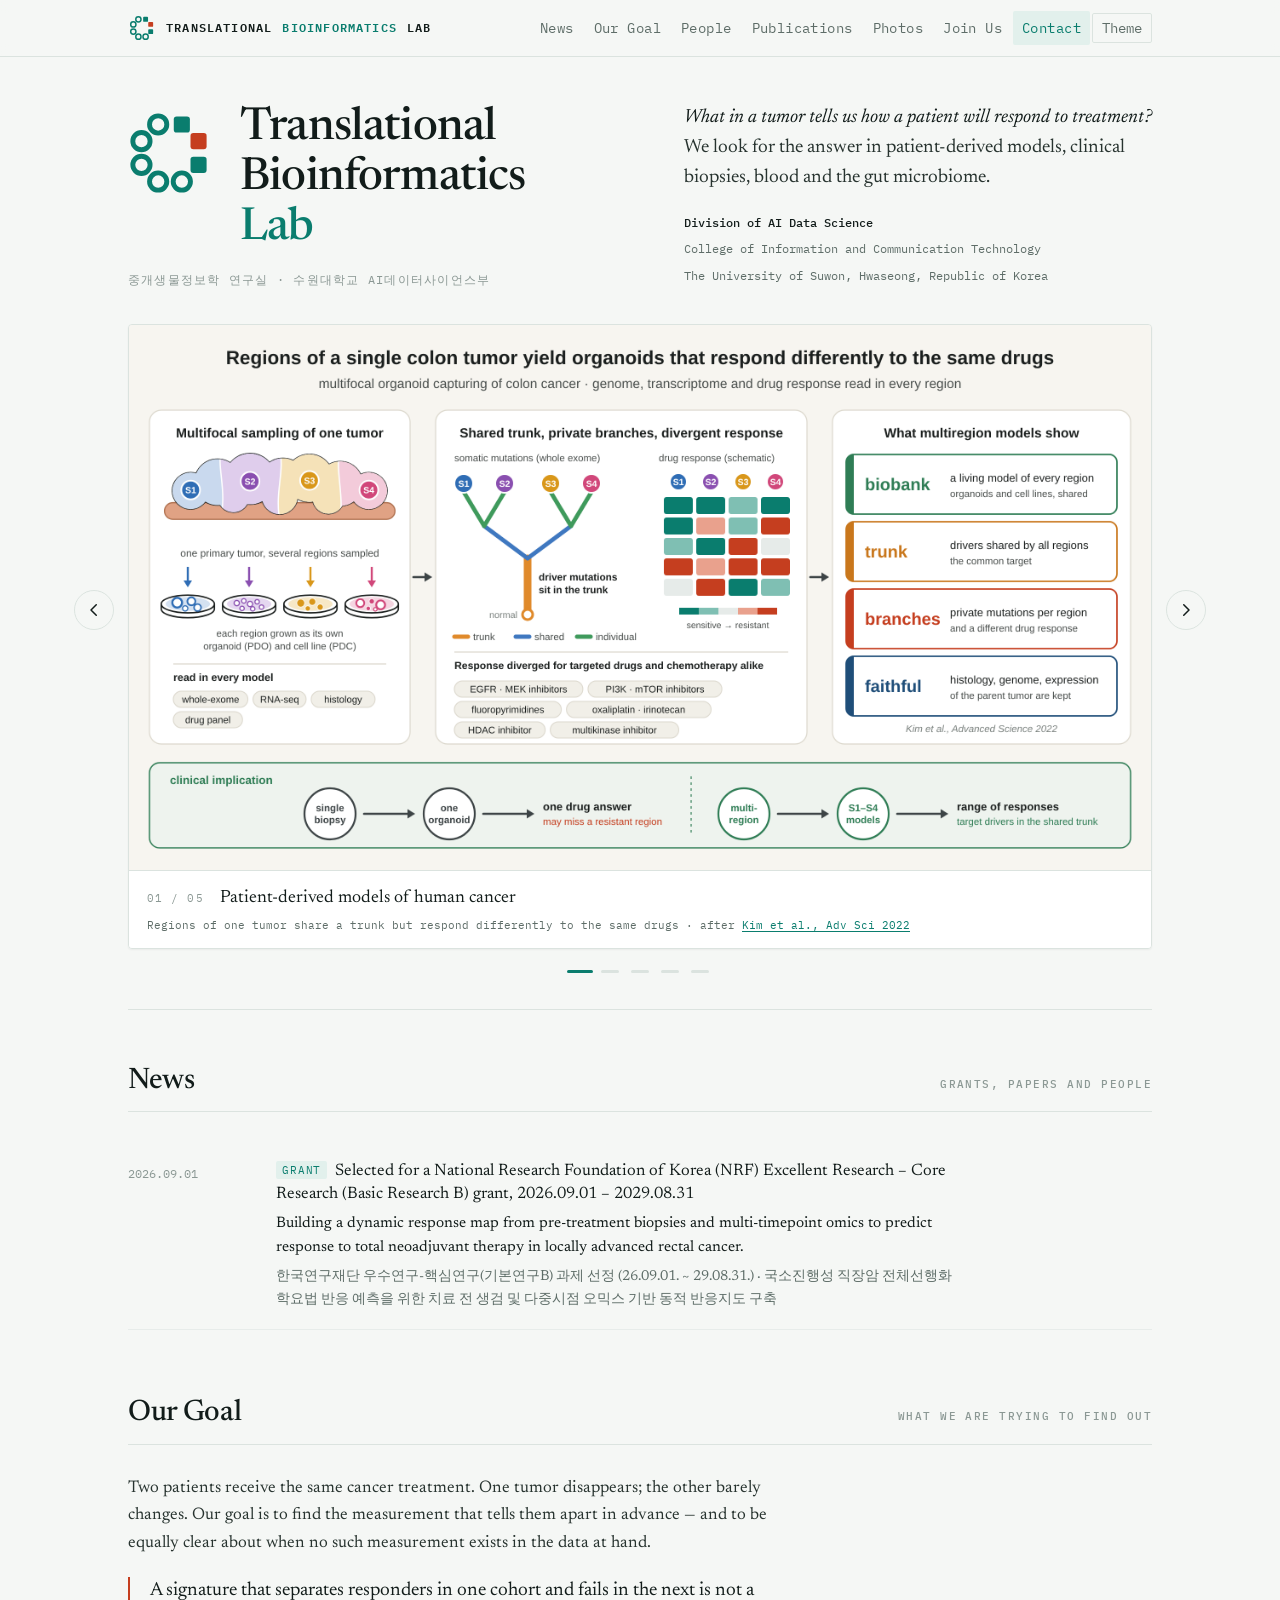
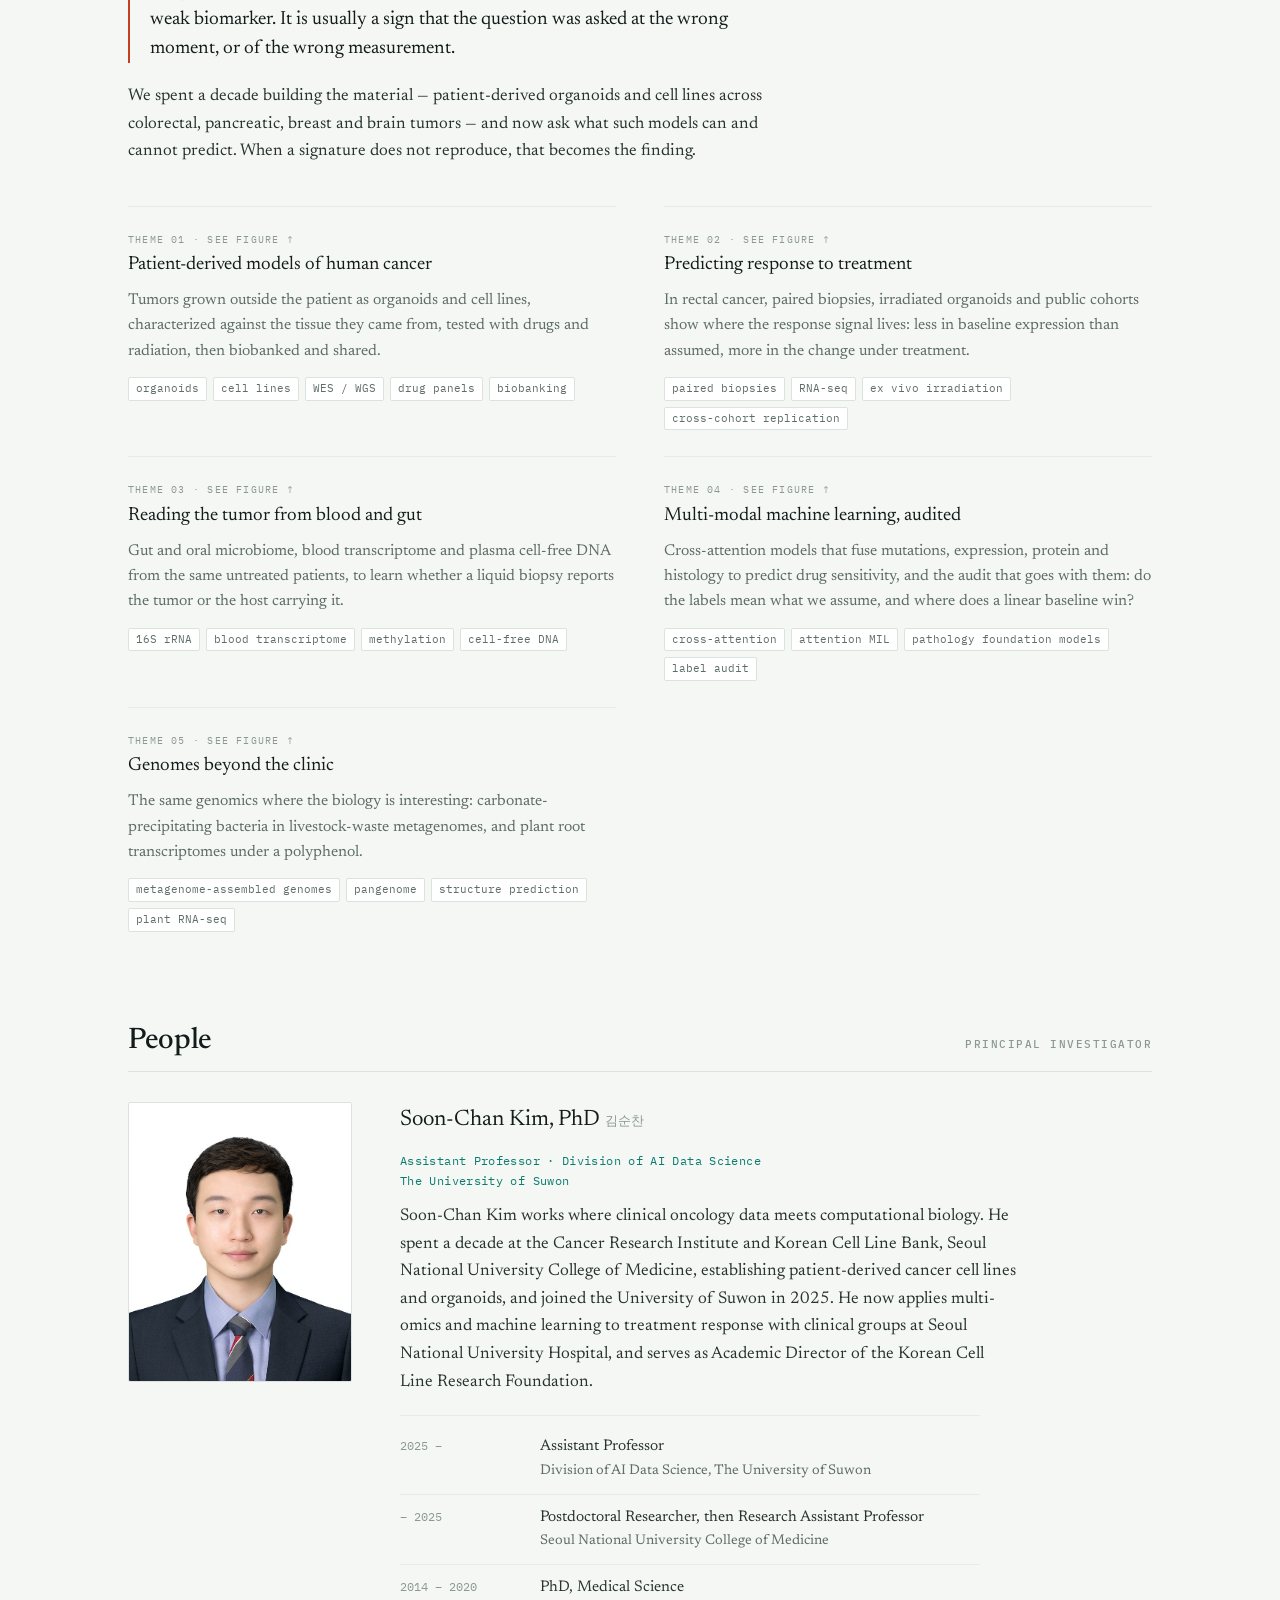
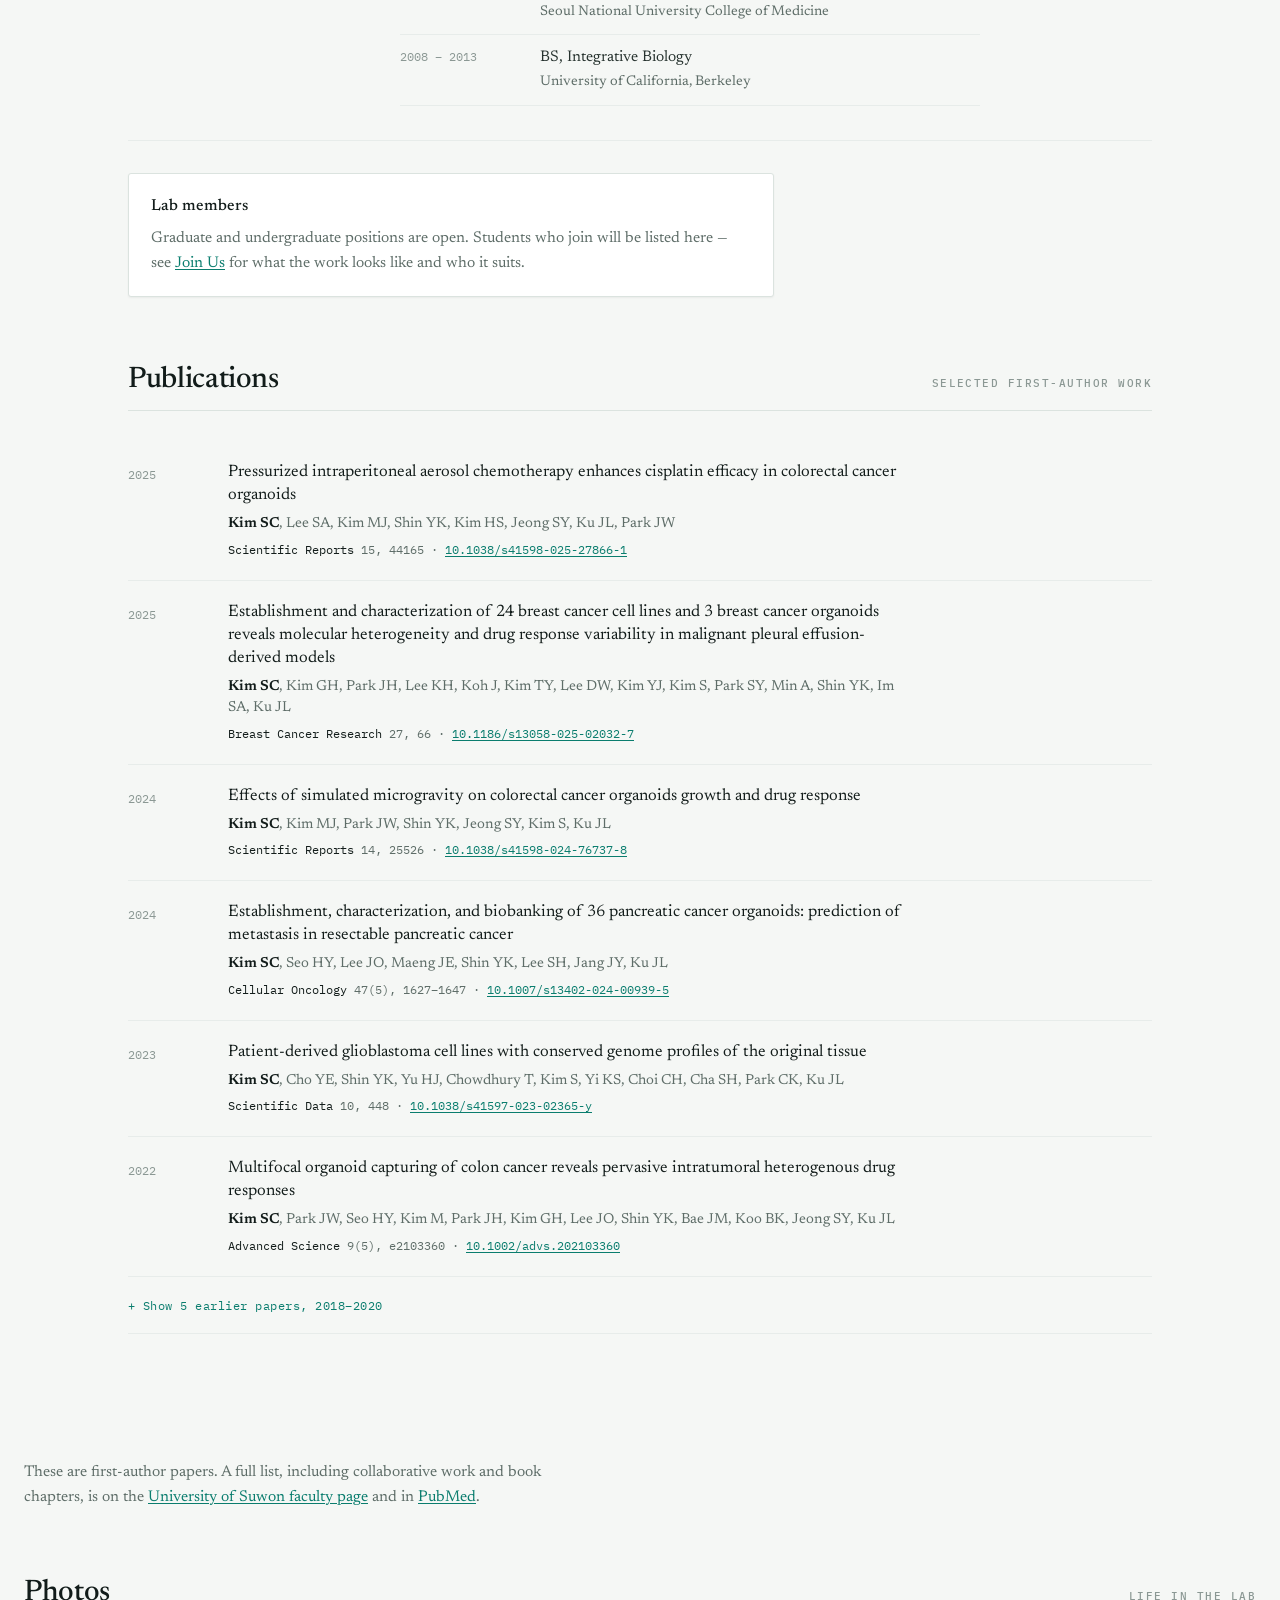
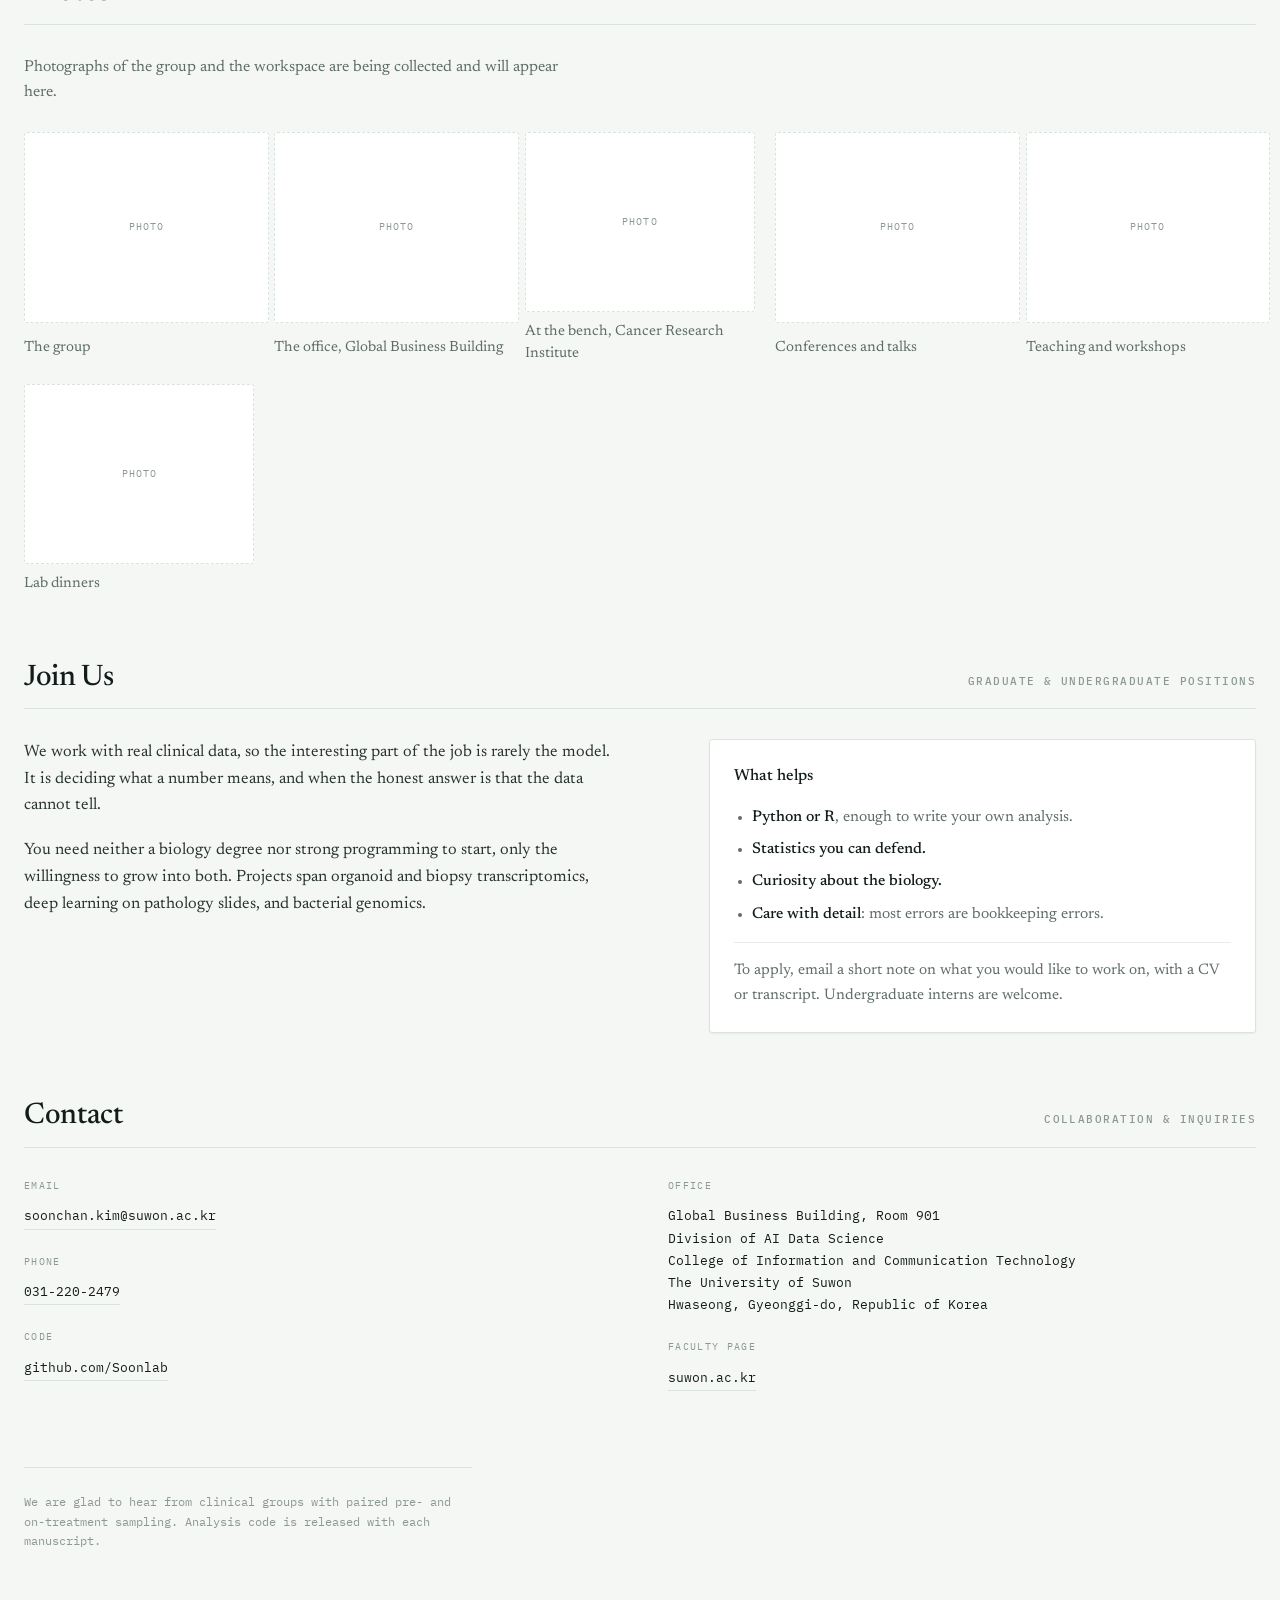
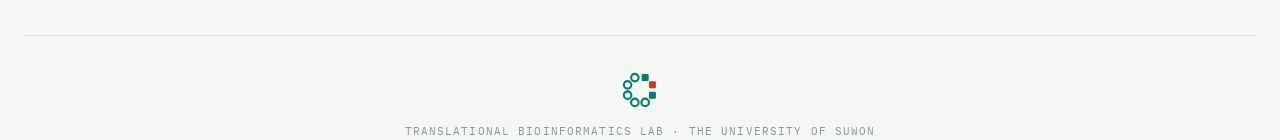
==== public/index.html @ bbd88823 "Home: add News section under the showcase; first entry NRF Basic Research B grant (2026-09-01)" ====
<!doctype html>
<html lang="en">
<head>
<meta charset="utf-8">
<meta name="viewport" content="width=device-width, initial-scale=1, viewport-fit=cover">
<meta name="description" content="Translational Bioinformatics Lab, The University of Suwon. Patient-derived cancer models, treatment-response multi-omics and multi-modal machine learning.">
<meta name="author" content="Soon-Chan Kim">
<link rel="canonical" href="https://soonlab.life/">
<meta property="og:type" content="website">
<meta property="og:url" content="https://soonlab.life/">
<meta property="og:site_name" content="Translational Bioinformatics Lab">
<meta property="og:title" content="Translational Bioinformatics Lab">
<meta property="og:description" content="What in a tumor actually carries information about how a patient will respond? Patient-derived models, multi-omics and machine learning at The University of Suwon.">
<meta property="og:image" content="https://soonlab.life/img/ga_models.png">
<meta name="twitter:card" content="summary_large_image">
<link rel="icon" href="favicon.svg" type="image/svg+xml">
<link rel="apple-touch-icon" href="apple-touch-icon.png">
<style>
  :root{color-scheme:light;padding-top:env(safe-area-inset-top,0px);padding-bottom:env(safe-area-inset-bottom,0px)}
  html{scroll-behavior:smooth}
  @media (prefers-reduced-motion:reduce){html{scroll-behavior:auto}}
  body{margin:0}
  img{max-width:100%}
  [hidden]{display:none!important}
</style>
<title>Translational Bioinformatics Lab</title>
<link rel="stylesheet" href="fonts/fonts.css">
<style>
  :root{
    --paper:#f5f7f5;
    --surface:#ffffff;
    --ink:#121c1a;
    --body:#27332f;
    --muted:#5e6d68;
    --faint:#8b9894;
    --rule:#dbe3df;
    --rule-soft:#e7ecea;
    --teal:#0a7d6e;
    --teal-soft:#e2f0ec;
    --coral:#c53e1f;
    --coral-soft:#fae9e3;
    --nav-bg:rgba(245,247,245,.92);
    --shadow:0 1px 2px rgba(18,28,26,.05);
    color-scheme:light;
  }
  @media (prefers-color-scheme: dark){
    :root:not([data-theme="light"]){
      --paper:#0b100f; --surface:#111a18; --ink:#e9efec; --body:#c3cfcb;
      --muted:#8fa09b; --faint:#6d7d79; --rule:#22302c; --rule-soft:#1a2523;
      --teal:#59c3ab; --teal-soft:#102924; --coral:#ef8163; --coral-soft:#2a1711;
      --nav-bg:rgba(11,16,15,.92); --shadow:none;
      color-scheme:dark;
    }
  }
  :root[data-theme="dark"]{
    --paper:#0b100f; --surface:#111a18; --ink:#e9efec; --body:#c3cfcb;
    --muted:#8fa09b; --faint:#6d7d79; --rule:#22302c; --rule-soft:#1a2523;
    --teal:#59c3ab; --teal-soft:#102924; --coral:#ef8163; --coral-soft:#2a1711;
    --nav-bg:rgba(11,16,15,.92); --shadow:none;
    color-scheme:dark;
  }

  body{
    background:var(--paper); color:var(--body);
    font-family:"Newsreader",Georgia,"Times New Roman",serif;
    font-size:17px; line-height:1.62;
    -webkit-font-smoothing:antialiased;
    padding-inline:24px;
  }
  .shell{max-width:64rem;margin:0 auto;padding-block:0 100px;}
  h1,h2,h3,h4{color:var(--ink);text-wrap:balance;margin:0;font-weight:500;}
  h1{font-size:clamp(2rem,5vw,2.85rem);line-height:1.1;letter-spacing:-.018em;}
  h2{font-size:clamp(1.5rem,3.4vw,1.85rem);line-height:1.2;letter-spacing:-.012em;}
  h3{font-size:1.2rem;line-height:1.3;letter-spacing:-.006em;}
  h4{font-size:1rem;}
  p{margin:0;}
  a{color:var(--teal);text-decoration-thickness:1px;text-underline-offset:2px;}
  a:focus-visible{outline:2px solid var(--teal);outline-offset:3px;border-radius:2px;}
  img{display:block;max-width:100%;}
  .mono{font-family:"IBM Plex Mono",ui-monospace,SFMono-Regular,Menlo,monospace;}
  .eyebrow{
    font-family:"IBM Plex Mono",ui-monospace,monospace;
    font-size:.66rem;letter-spacing:.14em;text-transform:uppercase;
    color:var(--faint);font-weight:500;
  }

  /* ---------------- nav ---------------- */
  .topbar{
    position:sticky; top:env(safe-area-inset-top,0px); z-index:30;
    background:var(--nav-bg);
    backdrop-filter:saturate(1.4) blur(8px);
    border-bottom:1px solid var(--rule);
    margin-inline:-24px; padding-inline:24px;
  }
  .topbar-inner{
    max-width:64rem;margin:0 auto;
    display:flex;align-items:center;gap:20px;
    min-height:56px;flex-wrap:wrap;
  }
  .wordmark{
    font-family:"IBM Plex Mono",ui-monospace,monospace;
    font-size:.74rem;letter-spacing:.1em;text-transform:uppercase;
    color:var(--ink);font-weight:600;text-decoration:none;white-space:nowrap;
    display:inline-flex;align-items:center;gap:10px;
  }
  .wordmark .logo{width:28px;height:28px;flex:none;}
  .wordmark span{color:var(--teal);}
  nav.menu{display:flex;gap:2px;flex-wrap:wrap;margin-left:auto;align-items:center;}
  nav.menu a{
    font-family:"IBM Plex Mono",ui-monospace,monospace;
    font-size:.875rem;letter-spacing:.03em;
    color:var(--muted);text-decoration:none;
    padding:6px 9px;border-radius:2px;white-space:nowrap;
  }
  nav.menu a:hover{color:var(--ink);background:var(--rule-soft);}
  nav.menu a.active{color:var(--teal);background:var(--teal-soft);}
  .theme-toggle{
    font-family:"IBM Plex Mono",ui-monospace,monospace;
    font-size:.875rem;color:var(--muted);
    background:none;border:1px solid var(--rule);border-radius:2px;
    padding:5px 9px;cursor:pointer;
  }
  .theme-toggle:hover{color:var(--teal);border-color:var(--teal);}
  @media (max-width:640px){
    .topbar-inner{gap:0 20px;padding-block:6px 4px;}
    nav.menu{
      flex-wrap:nowrap;overflow-x:auto;margin-left:-9px;max-width:calc(100% + 18px);
      scrollbar-width:none;-webkit-overflow-scrolling:touch;
    }
    nav.menu::-webkit-scrollbar{display:none;}
  }

  /* ---------------- hero ---------------- */
  header.hero{padding-block:46px 34px;}
  .hero-grid{display:grid;gap:34px;}
  @media (min-width:860px){
    .hero-grid{grid-template-columns:minmax(0,1.05fr) minmax(0,1fr);gap:64px;align-items:start;}
  }
  .hero-title{display:flex;align-items:flex-start;gap:24px;}
  .hero-logo{display:block;flex:none;width:92px;height:92px;margin:4px 0 0 -4px;}
  @media (max-width:640px){ .hero-title{gap:16px;} .hero-logo{width:62px;height:62px;margin-top:2px;} }
  .hero h1 span{display:block;color:var(--teal);}
  .hangul{
    font-family:"IBM Plex Mono",ui-monospace,monospace;
    font-size:.78rem;letter-spacing:.1em;color:var(--faint);padding-top:16px;
  }
  .lead{font-size:1.2rem;line-height:1.55;color:var(--body);max-width:52ch;}
  .lead em{font-style:italic;color:var(--ink);}
  .hero-meta{
    display:grid;gap:8px;padding-top:22px;
    font-family:"IBM Plex Mono",ui-monospace,monospace;
    font-size:.76rem;line-height:1.5;color:var(--muted);
  }
  .hero-meta .where{color:var(--ink);font-weight:500;}

  /* ---------------- sections ---------------- */
  section{padding-block:66px 0;scroll-margin-top:72px;}
  @media (max-width:900px){ section{scroll-margin-top:96px;} }
  .sec-head{
    display:flex;align-items:baseline;justify-content:space-between;
    gap:14px;flex-wrap:wrap;
    border-bottom:1px solid var(--rule);padding-bottom:12px;margin-bottom:30px;
  }

  /* ---------------- goal ---------------- */
  .goal-prose{display:grid;gap:20px;max-width:64ch;}
  .goal-prose p{font-size:1.06rem;}
  .goal-prose .pull{
    font-size:1.2rem;line-height:1.5;color:var(--ink);
    border-left:2px solid var(--coral);padding-left:20px;
  }
  .themes{display:grid;gap:0 48px;padding-top:40px;}
  @media (min-width:820px){ .themes{grid-template-columns:repeat(2,minmax(0,1fr));} }
  .theme{
    display:grid;gap:0;align-content:start;
    padding-block:26px;border-top:1px solid var(--rule-soft);scroll-margin-top:96px;
  }
  .theme-label{color:var(--ink);font-size:1.18rem;line-height:1.32;padding-bottom:10px;}
  .theme-label .idx{
    display:block;font-family:"IBM Plex Mono",ui-monospace,monospace;
    font-size:.63rem;letter-spacing:.12em;color:var(--faint);
    text-transform:uppercase;padding-bottom:7px;text-decoration:none;
  }
  .theme-label .idx:hover{color:var(--teal);}
  .theme p{color:var(--muted);font-size:.98rem;}
  .tags{display:flex;flex-wrap:wrap;gap:6px;padding-top:13px;}
  .tag{
    font-family:"IBM Plex Mono",ui-monospace,monospace;
    font-size:.68rem;color:var(--muted);
    border:1px solid var(--rule);border-radius:2px;
    padding:2px 7px;background:var(--surface);
  }

  /* ---------------- showcase (slides) ---------------- */
  .showcase{padding-bottom:8px;border-bottom:1px solid var(--rule);scroll-margin-top:72px;}
  .show-frame{position:relative;}
  .show-track{
    list-style:none;margin:0;padding:0;display:flex;
    overflow-x:auto;scroll-snap-type:x mandatory;scroll-behavior:smooth;
    scrollbar-width:none;-webkit-overflow-scrolling:touch;
    border:1px solid var(--rule);border-radius:4px;background:#F7F5F0;box-shadow:var(--shadow);
  }
  .show-track::-webkit-scrollbar{display:none;}
  .slide{flex:0 0 100%;scroll-snap-align:center;scroll-snap-stop:always;display:grid;min-width:0;background:var(--surface);}
  .slide-img{display:block;width:100%;padding:0;border:0;background:#F7F5F0;cursor:zoom-in;aspect-ratio:15/8;}
  .slide-img img{width:100%;height:100%;object-fit:contain;}
  .slide-cap{
    display:flex;flex-wrap:wrap;align-items:baseline;gap:4px 16px;
    padding:13px 18px 14px;border-top:1px solid var(--rule);
  }
  .slide-n{font-family:"IBM Plex Mono",ui-monospace,monospace;font-size:.68rem;letter-spacing:.1em;color:var(--faint);}
  .slide-t{font-size:1.12rem;color:var(--ink);text-decoration:none;}
  .slide-t:hover{color:var(--teal);}
  .slide-l{font-family:"IBM Plex Mono",ui-monospace,monospace;font-size:.7rem;color:var(--muted);line-height:1.5;}
  .show-nav{
    position:absolute;top:calc(50% - 46px);width:40px;height:40px;border-radius:50%;
    border:1px solid var(--rule);background:var(--nav-bg);color:var(--ink);
    display:grid;place-items:center;cursor:pointer;backdrop-filter:blur(6px);
  }
  .show-nav svg{width:18px;height:18px;fill:none;stroke:currentColor;stroke-width:2;stroke-linecap:round;stroke-linejoin:round;}
  .show-nav:hover{color:var(--teal);border-color:var(--teal);}
  .show-nav.prev{left:10px;} .show-nav.next{right:10px;}
  @media (min-width:1180px){ .show-nav.prev{left:-54px;} .show-nav.next{right:-54px;} }
  @media (max-width:640px){ .show-nav{display:none;} .slide-cap{padding:11px 14px 12px;} }
  .show-dots{display:flex;justify-content:center;gap:4px;padding:12px 0 18px;}
  .show-dots button{width:26px;height:22px;padding:0;border:0;background:none;cursor:pointer;display:grid;place-items:center;}
  .show-dots button::before{content:"";width:18px;height:3px;border-radius:2px;background:var(--rule);transition:background .2s,width .2s;}
  .show-dots button[aria-current="true"]::before{background:var(--teal);width:26px;}

  /* ---------------- news ---------------- */
  #news{padding-block:54px 0;}
  .news-list{display:grid;gap:0;}
  .news{
    display:grid;grid-template-columns:minmax(0,1fr);gap:6px;
    padding-block:18px;border-bottom:1px solid var(--rule-soft);
  }
  @media (min-width:800px){ .news{grid-template-columns:7.5rem minmax(0,1fr);gap:28px;} }
  .news time{
    font-family:"IBM Plex Mono",ui-monospace,monospace;
    font-size:.78rem;color:var(--faint);font-variant-numeric:tabular-nums;padding-top:3px;
  }
  .news-body{display:grid;gap:6px;max-width:68ch;}
  .news-body .t{font-size:1.04rem;color:var(--ink);line-height:1.38;}
  .news-body .t .badge{
    display:inline-block;vertical-align:.12em;margin-right:8px;
    font-family:"IBM Plex Mono",ui-monospace,monospace;font-size:.66rem;letter-spacing:.08em;
    text-transform:uppercase;color:var(--teal);background:var(--teal-soft);
    border-radius:2px;padding:2px 6px;
  }
  .news-body .d{color:var(--muted);font-size:.95rem;line-height:1.55;}
  .news-body .d em{font-style:normal;color:var(--ink);}
  .news-body .ko{
    font-family:"Newsreader",Georgia,"Apple SD Gothic Neo","Malgun Gothic","Noto Sans KR",sans-serif;
    color:var(--muted);font-size:.9rem;line-height:1.6;
  }

  /* ---------------- people ---------------- */
  .person{
    display:grid;grid-template-columns:minmax(0,1fr);gap:26px;
    padding-bottom:34px;border-bottom:1px solid var(--rule-soft);
  }
  @media (min-width:800px){
    .person{grid-template-columns:14rem minmax(0,1fr);gap:48px;}
  }
  .portrait{
    aspect-ratio:4/5;max-width:100%;
    background:
      repeating-linear-gradient(135deg,var(--rule-soft) 0 10px,transparent 10px 20px),
      var(--surface);
    border:1px solid var(--rule);border-radius:2px;
    display:grid;place-items:center;text-align:center;padding:16px;
  }
  .portrait.has-photo{padding:0;background:var(--surface);overflow:hidden;max-width:14rem;}
  .portrait.has-photo img{width:100%;height:100%;object-fit:cover;object-position:50% 20%;}
  :root[data-theme="dark"] .portrait.has-photo img{filter:brightness(.9);}
  @media (prefers-color-scheme:dark){ :root:not([data-theme="light"]) .portrait.has-photo img{filter:brightness(.9);} }
  .portrait span{
    font-family:"IBM Plex Mono",ui-monospace,monospace;
    font-size:.66rem;letter-spacing:.08em;color:var(--faint);text-transform:uppercase;line-height:1.7;
  }
  .person-body{display:grid;gap:13px;}
  .person-body .pname{font-size:1.4rem;color:var(--ink);}
  .person-body .ptitle{
    font-family:"IBM Plex Mono",ui-monospace,monospace;
    font-size:.76rem;color:var(--teal);letter-spacing:.03em;line-height:1.6;
  }
  .person-body p{max-width:62ch;color:var(--muted);}
  .person-body p.bio{color:var(--body);}
  .cv{
    display:grid;gap:0;padding-top:8px;max-width:58ch;
    border-top:1px solid var(--rule-soft);margin-top:6px;
  }
  .cv-row{
    display:grid;grid-template-columns:minmax(0,1fr);gap:2px;
    padding-block:11px;border-bottom:1px solid var(--rule-soft);
  }
  @media (min-width:560px){
    .cv-row{grid-template-columns:7.5rem minmax(0,1fr);gap:20px;align-items:baseline;}
  }
  .cv-row .yr{
    font-family:"IBM Plex Mono",ui-monospace,monospace;
    font-size:.73rem;color:var(--faint);font-variant-numeric:tabular-nums;
  }
  .cv-row .what{font-size:.96rem;color:var(--body);}
  .cv-row .what small{display:block;color:var(--muted);font-size:.87rem;}
  .roster-note{
    margin-top:32px;padding:20px 22px;
    background:var(--surface);border:1px solid var(--rule);border-radius:3px;
    box-shadow:var(--shadow);max-width:60ch;
  }
  .roster-note p{color:var(--muted);font-size:.97rem;}
  .roster-note h4{padding-bottom:6px;}

  /* ---------------- publications ---------------- */
  .pub{
    display:grid;grid-template-columns:minmax(0,1fr);gap:6px;
    padding-block:20px;border-bottom:1px solid var(--rule-soft);
  }
  @media (min-width:800px){
    .pub{grid-template-columns:4.5rem minmax(0,1fr);gap:28px;}
  }
  .more-pubs summary{
    font-family:"IBM Plex Mono",ui-monospace,monospace;font-size:.78rem;letter-spacing:.04em;
    color:var(--teal);cursor:pointer;padding-block:18px;border-bottom:1px solid var(--rule-soft);list-style:none;
  }
  .more-pubs summary::-webkit-details-marker{display:none;}
  .more-pubs summary::before{content:"+ ";}
  .more-pubs[open] summary::before{content:"− ";}
  .pub .yr{
    font-family:"IBM Plex Mono",ui-monospace,monospace;
    font-size:.78rem;color:var(--faint);font-variant-numeric:tabular-nums;
    padding-top:3px;
  }
  .pub-body{display:grid;gap:6px;max-width:68ch;}
  .pub-body .t{font-size:1.04rem;color:var(--ink);line-height:1.38;}
  .pub-body .authors{color:var(--muted);font-size:.9rem;line-height:1.5;}
  .pub-body .authors b{color:var(--ink);font-weight:600;}
  .pub-body .venue{
    font-family:"IBM Plex Mono",ui-monospace,monospace;
    font-size:.73rem;color:var(--muted);
  }
  .pub-body .venue em{font-style:normal;color:var(--ink);}
  .pub-note{
    padding-top:26px;max-width:62ch;color:var(--muted);font-size:.97rem;
  }

  /* ---------------- photos ---------------- */
  .photo-intro{max-width:60ch;color:var(--muted);padding-bottom:26px;font-size:.99rem;}
  .gallery{
    display:grid;gap:20px;
    grid-template-columns:repeat(auto-fill,minmax(230px,1fr));
  }
  figure.slot{margin:0;display:grid;gap:9px;}
  .frame{
    aspect-ratio:4/3;border:1px dashed var(--rule);border-radius:3px;
    background:var(--surface);
    display:grid;place-items:center;text-align:center;padding:14px;
  }
  .frame span{
    font-family:"IBM Plex Mono",ui-monospace,monospace;
    font-size:.64rem;letter-spacing:.1em;text-transform:uppercase;color:var(--faint);
  }
  figure.slot figcaption{font-size:.92rem;color:var(--muted);line-height:1.45;}

  .lightbox{
    position:fixed;inset:0;z-index:60;
    background:rgba(8,14,13,.9);
    display:grid;place-items:center;padding:24px;
  }
  .lightbox img{max-width:min(96vw,1100px);max-height:84vh;width:auto;border-radius:3px;background:#fff;}
  .lightbox .close{
    position:absolute;top:16px;right:16px;
    font-family:"IBM Plex Mono",ui-monospace,monospace;font-size:.72rem;
    color:#e9efec;background:rgba(255,255,255,.1);
    border:1px solid rgba(255,255,255,.3);border-radius:2px;
    padding:6px 11px;cursor:pointer;letter-spacing:.06em;
  }
  .lightbox .cap{
    position:absolute;bottom:18px;left:0;right:0;text-align:center;
    font-family:"IBM Plex Mono",ui-monospace,monospace;
    font-size:.72rem;color:#c3cfcb;padding-inline:24px;
  }

  /* ---------------- join ---------------- */
  .join-grid{display:grid;gap:34px;}
  @media (min-width:840px){.join-grid{grid-template-columns:minmax(0,1.15fr) minmax(0,1fr);gap:56px;align-items:start;}}
  .join-prose{display:grid;gap:18px;max-width:60ch;}
  .join-prose p{font-size:1.03rem;}
  .looking{
    background:var(--surface);border:1px solid var(--rule);border-radius:3px;
    padding:24px;display:grid;gap:16px;box-shadow:var(--shadow);
  }
  .looking ul{margin:0;padding-left:18px;display:grid;gap:9px;}
  .looking li{color:var(--muted);font-size:.97rem;line-height:1.5;}
  .looking li b{color:var(--ink);font-weight:500;}
  .apply{
    border-top:1px solid var(--rule-soft);padding-top:16px;
    font-size:.95rem;color:var(--muted);
  }

  /* ---------------- contact ---------------- */
  .contact-grid{display:grid;gap:32px;}
  @media (min-width:760px){.contact-grid{grid-template-columns:repeat(2,minmax(0,1fr));gap:56px;}}
  .cblock{display:grid;gap:10px;align-content:start;}
  .cblock .clabel{
    font-family:"IBM Plex Mono",ui-monospace,monospace;
    font-size:.64rem;letter-spacing:.13em;text-transform:uppercase;color:var(--faint);
  }
  .cblock a,.cblock address,.cblock .plain{
    font-family:"IBM Plex Mono",ui-monospace,monospace;
    font-size:.84rem;font-style:normal;line-height:1.65;color:var(--ink);
    text-decoration:none;width:fit-content;
  }
  .cblock a{border-bottom:1px solid var(--rule);padding-bottom:2px;}
  .cblock a:hover{color:var(--teal);border-bottom-color:var(--teal);}
  .endmark{
    display:flex;flex-direction:column;align-items:center;gap:12px;
    margin-top:84px;padding-top:34px;border-top:1px solid var(--rule);text-align:center;
    font-family:"IBM Plex Mono",ui-monospace,monospace;font-size:.7rem;letter-spacing:.1em;
    text-transform:uppercase;color:var(--faint);
  }
  .endmark svg{width:40px;height:40px;}
  footer{
    margin-top:76px;padding-top:24px;border-top:1px solid var(--rule);
    font-family:"IBM Plex Mono",ui-monospace,monospace;
    font-size:.72rem;color:var(--faint);line-height:1.7;max-width:64ch;
  }
  @media (prefers-reduced-motion:reduce){*{animation:none!important;transition:none!important;}}
</style>
</head>
<body>

<svg width="0" height="0" style="position:absolute" aria-hidden="true"><symbol id="lab-logo" viewBox="0 0 64 64"><rect x="34.63" y="6.54" width="11.2" height="11.2" rx="2" fill="var(--teal)"/><rect x="46.26" y="18.17" width="11.2" height="11.2" rx="2" fill="var(--coral)"/><rect x="46.26" y="34.63" width="11.2" height="11.2" rx="2" fill="var(--teal)"/><circle cx="40.23" cy="51.86" r="6.0" fill="none" stroke="var(--teal)" stroke-width="3.4"/><circle cx="23.77" cy="51.86" r="6.0" fill="none" stroke="var(--teal)" stroke-width="3.4"/><circle cx="12.14" cy="40.23" r="6.0" fill="none" stroke="var(--teal)" stroke-width="3.4"/><circle cx="12.14" cy="23.77" r="6.0" fill="none" stroke="var(--teal)" stroke-width="3.4"/><circle cx="23.77" cy="12.14" r="6.0" fill="none" stroke="var(--teal)" stroke-width="3.4"/></symbol></svg>

<div class="topbar">
  <div class="topbar-inner">
    <a class="wordmark" href="#top"><svg class="logo" viewBox="0 0 64 64" aria-hidden="true"><use href="#lab-logo"/></svg>Translational <span>Bioinformatics</span> Lab</a>
    <nav class="menu" id="menu">
      <a href="#news">News</a>
      <a href="#goal">Our Goal</a>
      <a href="#people">People</a>
      <a href="#publications">Publications</a>
      <a href="#photos">Photos</a>
      <a href="#join">Join Us</a>
      <a href="#contact">Contact</a>
      <button class="theme-toggle" id="theme-toggle" type="button" aria-label="Switch color theme">Theme</button>
    </nav>
  </div>
</div>

<div class="shell" id="top">

  <header class="hero">
    <div class="hero-grid">
      <div>
        <div class="hero-title">
          <svg class="hero-logo" viewBox="0 0 64 64" role="img" aria-label="Translational Bioinformatics Lab logo"><use href="#lab-logo"/></svg>
          <h1>Translational<br>Bioinformatics <span>Lab</span></h1>
        </div>
        <div class="hangul">중개생물정보학 연구실 · 수원대학교 AI데이터사이언스부</div>
      </div>
      <div>
        <p class="lead"><em>What in a tumor tells us how a patient will respond to treatment?</em> We look for the answer in patient-derived models, clinical biopsies, blood and the gut microbiome.</p>
        <div class="hero-meta">
          <span class="where">Division of AI Data Science</span>
          <span>College of Information and Communication Technology</span>
          <span>The University of Suwon, Hwaseong, Republic of Korea</span>
        </div>
      </div>
    </div>
  </header>

  <!-- ============ SHOWCASE: theme figures as slides ============ -->
  <div class="showcase" id="showcase" role="region" aria-roledescription="carousel" aria-label="Research themes">
    <div class="show-frame">
      <ul class="show-track" id="show-track">
        <li class="slide" id="slide-1" aria-roledescription="slide" aria-label="1 of 5: Patient-derived models of human cancer">
          <button type="button" class="slide-img" data-full="img/ga_models.png" data-cap="Multifocal organoid capturing of colon cancer: each region of one tumor becomes its own organoid and cell line; driver mutations sit in a shared trunk while private mutations and drug response diverge. The tree and the response grid are schematic. After Kim et al., Advanced Science 2022.">
            <img src="img/ga_models.png" alt="Graphical abstract in three panels: one colon tumor sampled at several regions, each grown as a separate organoid and cell line; a mutation tree with a shared trunk and private branches beside a schematic grid of diverging drug responses; and four take-aways, biobank, trunk, branches and faithful" width="1200" height="640" fetchpriority="high">
          </button>
          <div class="slide-cap">
            <span class="slide-n">01 / 05</span>
            <a class="slide-t" href="#theme-1">Patient-derived models of human cancer</a>
            <span class="slide-l">Regions of one tumor share a trunk but respond differently to the same drugs · after <a href="https://doi.org/10.1002/advs.202103360">Kim et al., Adv Sci 2022</a></span>
          </div>
        </li>
        <li class="slide" id="slide-2" aria-roledescription="slide" aria-label="2 of 5: Predicting response to treatment">
          <button type="button" class="slide-img" data-full="img/ga_response.png" data-cap="Where the response signal lives in rectal cancer: baseline expression pooled across public pre-treatment cohorts sits close to chance, whereas the Wnt/Notch change under treatment points the same way in organoids, cell lines and paired patient biopsies.">
            <img src="img/ga_response.png" alt="Graphical abstract in three panels: paired irradiation of patient-derived rectal organoids; a forest plot in which public pre-treatment cohorts scatter around chance; and the Wnt/Notch change under treatment pointing toward poor responders in all six paired datasets" width="1200" height="640" loading="lazy">
          </button>
          <div class="slide-cap">
            <span class="slide-n">02 / 05</span>
            <a class="slide-t" href="#theme-2">Predicting response to treatment</a>
            <span class="slide-l">Baseline expression sits close to chance; the change under treatment points one way</span>
          </div>
        </li>
        <li class="slide" id="slide-3" aria-roledescription="slide" aria-label="3 of 5: Reading the tumor from blood and gut">
          <button type="button" class="slide-img" data-full="img/ga_bloodgut.png" data-cap="Colorectal cancer profiled before treatment: in about one third of patients oral bacteria reach the gut, and this coincides with a higher blood myeloid signature and a lower plasma cell-free DNA variant load, independently of stage. Association, not a causal chain.">
            <img src="img/ga_bloodgut.png" alt="Graphical abstract in three panels: microbiome, blood cells and plasma sampled from the same patient; oral genera that are common in saliva and reach stool in one in three patients; and the accompanying pattern, higher myeloid signatures and a lower plasma cell-free DNA variant load" width="1200" height="640" loading="lazy">
          </button>
          <div class="slide-cap">
            <span class="slide-n">03 / 05</span>
            <a class="slide-t" href="#theme-3">Reading the tumor from blood and gut</a>
            <span class="slide-l">Gut, blood and plasma move together: association, not cause</span>
          </div>
        </li>
        <li class="slide" id="slide-4" aria-roledescription="slide" aria-label="4 of 5: Multi-modal machine learning, audited">
          <button type="button" class="slide-img" data-full="img/ga_dp.jpg" data-cap="PathOmicDRP: cross-attention fusion of four modalities across a pan-cancer cohort">
            <img src="img/ga_dp.jpg" alt="Graphical abstract of the PathOmicDRP framework across breast, colorectal and lung adenocarcinoma cohorts" width="1200" height="734" loading="lazy">
          </button>
          <div class="slide-cap">
            <span class="slide-n">04 / 05</span>
            <a class="slide-t" href="#theme-4">Multi-modal machine learning, audited</a>
            <span class="slide-l">Four data modalities fused to predict drug sensitivity, then audited</span>
          </div>
        </li>
        <li class="slide" id="slide-5" aria-roledescription="slide" aria-label="5 of 5: Genomes beyond the clinic">
          <button type="button" class="slide-img" data-full="img/ga_up.jpg" data-cap="Livestock-waste metagenomes yield two convergent lineages with a vertically inherited ure–cah module">
            <img src="img/ga_up.jpg" alt="Graphical abstract showing 111 metagenome-assembled genomes from four waste streams and the six carrying a complete carbonate-precipitation module" width="1200" height="663" loading="lazy">
          </button>
          <div class="slide-cap">
            <span class="slide-n">05 / 05</span>
            <a class="slide-t" href="#theme-5">Genomes beyond the clinic</a>
            <span class="slide-l">Waste-stream metagenomes mined for bacteria that precipitate carbonate</span>
          </div>
        </li>
      </ul>
      <button class="show-nav prev" type="button" aria-label="Previous slide"><svg viewBox="0 0 24 24" aria-hidden="true"><path d="M15 5l-7 7 7 7"/></svg></button>
      <button class="show-nav next" type="button" aria-label="Next slide"><svg viewBox="0 0 24 24" aria-hidden="true"><path d="M9 5l7 7-7 7"/></svg></button>
    </div>
    <div class="show-dots" id="show-dots"></div>
  </div>

  <!-- ============ NEWS ============ -->
  <section id="news">
    <div class="sec-head">
      <h2>News</h2>
      <span class="eyebrow">Grants, papers and people</span>
    </div>
    <div class="news-list">
      <div class="news">
        <time datetime="2026-09-01">2026.09.01</time>
        <div class="news-body">
          <div class="t"><span class="badge">Grant</span>Selected for a National Research Foundation of Korea (NRF) Excellent Research – Core Research (Basic Research B) grant, 2026.09.01 – 2029.08.31</div>
          <p class="d"><em>Building a dynamic response map from pre-treatment biopsies and multi-timepoint omics to predict response to total neoadjuvant therapy in locally advanced rectal cancer.</em></p>
          <p class="ko" lang="ko">한국연구재단 우수연구-핵심연구(기본연구B) 과제 선정 (26.09.01. ~ 29.08.31.) · 국소진행성 직장암 전체선행화학요법 반응 예측을 위한 치료 전 생검 및 다중시점 오믹스 기반 동적 반응지도 구축</p>
        </div>
      </div>
    </div>
  </section>

  <!-- ============ OUR GOAL ============ -->
  <section id="goal">
    <div class="sec-head">
      <h2>Our Goal</h2>
      <span class="eyebrow">What we are trying to find out</span>
    </div>

    <div class="goal-prose">
      <p>Two patients receive the same cancer treatment. One tumor disappears; the other barely changes. Our goal is to find the measurement that tells them apart in advance — and to be equally clear about when no such measurement exists in the data at hand.</p>

      <p class="pull">A signature that separates responders in one cohort and fails in the next is not a weak biomarker. It is usually a sign that the question was asked at the wrong moment, or of the wrong measurement.</p>

      <p>We spent a decade building the material — patient-derived organoids and cell lines across colorectal, pancreatic, breast and brain tumors — and now ask what such models can and cannot predict. When a signature does not reproduce, that becomes the finding.</p>
    </div>

    <div class="themes">
      <article class="theme" id="theme-1">
        <div class="theme-label"><a class="idx" href="#slide-1" data-slide="0">Theme 01 · see figure ↑</a>Patient-derived models of human cancer</div>
        <p>Tumors grown outside the patient as organoids and cell lines, characterized against the tissue they came from, tested with drugs and radiation, then biobanked and shared.</p>
        <div class="tags"><span class="tag">organoids</span><span class="tag">cell lines</span><span class="tag">WES / WGS</span><span class="tag">drug panels</span><span class="tag">biobanking</span></div>
      </article>
      <article class="theme" id="theme-2">
        <div class="theme-label"><a class="idx" href="#slide-2" data-slide="1">Theme 02 · see figure ↑</a>Predicting response to treatment</div>
        <p>In rectal cancer, paired biopsies, irradiated organoids and public cohorts show where the response signal lives: less in baseline expression than assumed, more in the change under treatment.</p>
        <div class="tags"><span class="tag">paired biopsies</span><span class="tag">RNA-seq</span><span class="tag">ex vivo irradiation</span><span class="tag">cross-cohort replication</span></div>
      </article>
      <article class="theme" id="theme-3">
        <div class="theme-label"><a class="idx" href="#slide-3" data-slide="2">Theme 03 · see figure ↑</a>Reading the tumor from blood and gut</div>
        <p>Gut and oral microbiome, blood transcriptome and plasma cell-free DNA from the same untreated patients, to learn whether a liquid biopsy reports the tumor or the host carrying it.</p>
        <div class="tags"><span class="tag">16S rRNA</span><span class="tag">blood transcriptome</span><span class="tag">methylation</span><span class="tag">cell-free DNA</span></div>
      </article>
      <article class="theme" id="theme-4">
        <div class="theme-label"><a class="idx" href="#slide-4" data-slide="3">Theme 04 · see figure ↑</a>Multi-modal machine learning, audited</div>
        <p>Cross-attention models that fuse mutations, expression, protein and histology to predict drug sensitivity, and the audit that goes with them: do the labels mean what we assume, and where does a linear baseline win?</p>
        <div class="tags"><span class="tag">cross-attention</span><span class="tag">attention MIL</span><span class="tag">pathology foundation models</span><span class="tag">label audit</span></div>
      </article>
      <article class="theme" id="theme-5">
        <div class="theme-label"><a class="idx" href="#slide-5" data-slide="4">Theme 05 · see figure ↑</a>Genomes beyond the clinic</div>
        <p>The same genomics where the biology is interesting: carbonate-precipitating bacteria in livestock-waste metagenomes, and plant root transcriptomes under a polyphenol.</p>
        <div class="tags"><span class="tag">metagenome-assembled genomes</span><span class="tag">pangenome</span><span class="tag">structure prediction</span><span class="tag">plant RNA-seq</span></div>
      </article>
    </div>
  </section>

  <!-- ============ PEOPLE ============ -->
  <section id="people">
    <div class="sec-head">
      <h2>People</h2>
      <span class="eyebrow">Principal investigator</span>
    </div>

    <div class="person">
      <div class="portrait has-photo"><img src="img/pi_soonchan_kim.jpg" alt="Portrait of Soon-Chan Kim" width="591" height="739" loading="lazy"></div>
      <div class="person-body">
        <div class="pname">Soon-Chan Kim, PhD <span class="mono" style="font-size:.8rem;color:var(--faint);">김순찬</span></div>
        <div class="ptitle">Assistant Professor · Division of AI Data Science<br>The University of Suwon</div>
        <p class="bio">Soon-Chan Kim works where clinical oncology data meets computational biology. He spent a decade at the Cancer Research Institute and Korean Cell Line Bank, Seoul National University College of Medicine, establishing patient-derived cancer cell lines and organoids, and joined the University of Suwon in 2025. He now applies multi-omics and machine learning to treatment response with clinical groups at Seoul National University Hospital, and serves as Academic Director of the Korean Cell Line Research Foundation.</p>

        <div class="cv">
          <div class="cv-row"><span class="yr">2025 –</span><span class="what">Assistant Professor<small>Division of AI Data Science, The University of Suwon</small></span></div>
          <div class="cv-row"><span class="yr">– 2025</span><span class="what">Postdoctoral Researcher, then Research Assistant Professor<small>Seoul National University College of Medicine</small></span></div>
          <div class="cv-row"><span class="yr">2014 – 2020</span><span class="what">PhD, Medical Science<small>Seoul National University College of Medicine</small></span></div>
          <div class="cv-row"><span class="yr">2008 – 2013</span><span class="what">BS, Integrative Biology<small>University of California, Berkeley</small></span></div>
        </div>
      </div>
    </div>

    <div class="roster-note">
      <h4>Lab members</h4>
      <p>Graduate and undergraduate positions are open. Students who join will be listed here — see <a href="#join">Join Us</a> for what the work looks like and who it suits.</p>
    </div>
  </section>

  <!-- ============ PUBLICATIONS ============ -->
  <section id="publications">
    <div class="sec-head">
      <h2>Publications</h2>
      <span class="eyebrow">Selected first-author work</span>
    </div>

    <div class="pub">
      <span class="yr">2025</span>
      <div class="pub-body">
        <div class="t">Pressurized intraperitoneal aerosol chemotherapy enhances cisplatin efficacy in colorectal cancer organoids</div>
        <p class="authors"><b>Kim SC</b>, Lee SA, Kim MJ, Shin YK, Kim HS, Jeong SY, Ku JL, Park JW</p>
        <p class="venue"><em>Scientific Reports</em> 15, 44165 · <a href="https://doi.org/10.1038/s41598-025-27866-1">10.1038/s41598-025-27866-1</a></p>
      </div>
    </div>

    <div class="pub">
      <span class="yr">2025</span>
      <div class="pub-body">
        <div class="t">Establishment and characterization of 24 breast cancer cell lines and 3 breast cancer organoids reveals molecular heterogeneity and drug response variability in malignant pleural effusion-derived models</div>
        <p class="authors"><b>Kim SC</b>, Kim GH, Park JH, Lee KH, Koh J, Kim TY, Lee DW, Kim YJ, Kim S, Park SY, Min A, Shin YK, Im SA, Ku JL</p>
        <p class="venue"><em>Breast Cancer Research</em> 27, 66 · <a href="https://doi.org/10.1186/s13058-025-02032-7">10.1186/s13058-025-02032-7</a></p>
      </div>
    </div>

    <div class="pub">
      <span class="yr">2024</span>
      <div class="pub-body">
        <div class="t">Effects of simulated microgravity on colorectal cancer organoids growth and drug response</div>
        <p class="authors"><b>Kim SC</b>, Kim MJ, Park JW, Shin YK, Jeong SY, Kim S, Ku JL</p>
        <p class="venue"><em>Scientific Reports</em> 14, 25526 · <a href="https://doi.org/10.1038/s41598-024-76737-8">10.1038/s41598-024-76737-8</a></p>
      </div>
    </div>

    <div class="pub">
      <span class="yr">2024</span>
      <div class="pub-body">
        <div class="t">Establishment, characterization, and biobanking of 36 pancreatic cancer organoids: prediction of metastasis in resectable pancreatic cancer</div>
        <p class="authors"><b>Kim SC</b>, Seo HY, Lee JO, Maeng JE, Shin YK, Lee SH, Jang JY, Ku JL</p>
        <p class="venue"><em>Cellular Oncology</em> 47(5), 1627–1647 · <a href="https://doi.org/10.1007/s13402-024-00939-5">10.1007/s13402-024-00939-5</a></p>
      </div>
    </div>

    <div class="pub">
      <span class="yr">2023</span>
      <div class="pub-body">
        <div class="t">Patient-derived glioblastoma cell lines with conserved genome profiles of the original tissue</div>
        <p class="authors"><b>Kim SC</b>, Cho YE, Shin YK, Yu HJ, Chowdhury T, Kim S, Yi KS, Choi CH, Cha SH, Park CK, Ku JL</p>
        <p class="venue"><em>Scientific Data</em> 10, 448 · <a href="https://doi.org/10.1038/s41597-023-02365-y">10.1038/s41597-023-02365-y</a></p>
      </div>
    </div>

    <div class="pub">
      <span class="yr">2022</span>
      <div class="pub-body">
        <div class="t">Multifocal organoid capturing of colon cancer reveals pervasive intratumoral heterogenous drug responses</div>
        <p class="authors"><b>Kim SC</b>, Park JW, Seo HY, Kim M, Park JH, Kim GH, Lee JO, Shin YK, Bae JM, Koo BK, Jeong SY, Ku JL</p>
        <p class="venue"><em>Advanced Science</em> 9(5), e2103360 · <a href="https://doi.org/10.1002/advs.202103360">10.1002/advs.202103360</a></p>
      </div>
    </div>

    <details class="more-pubs">
      <summary>Show 5 earlier papers, 2018–2020</summary>
    <div class="pub">
      <span class="yr">2020</span>
      <div class="pub-body">
        <div class="t">Establishment and characterization of 18 human colorectal cancer cell lines</div>
        <p class="authors"><b>Kim SC</b>, Kim HS, Kim JH, Jeong N, Shin YK, Kim MJ, Park JW, Jeong SY, Ku JL</p>
        <p class="venue"><em>Scientific Reports</em> 10, 6801 · <a href="https://doi.org/10.1038/s41598-020-63812-z">10.1038/s41598-020-63812-z</a></p>
      </div>
    </div>

    <div class="pub">
      <span class="yr">2019</span>
      <div class="pub-body">
        <div class="t">Establishment and characterization of 10 human pancreatic cancer cell lines including a HER2 overexpressed cell line</div>
        <p class="authors"><b>Kim SC</b>, Shin YK, Kim SW, Seo HY, Kwon W, Kim H, Han Y, Lee JO, Jang JY, Ku JL</p>
        <p class="venue"><em>Pancreas</em> 48(10), 1285–1293 · <a href="https://doi.org/10.1097/MPA.0000000000001420">10.1097/MPA.0000000000001420</a></p>
      </div>
    </div>

    <div class="pub">
      <span class="yr">2019</span>
      <div class="pub-body">
        <div class="t">Identification of a novel fusion gene, <i>FAM174A-WWC1</i>, in early-onset colorectal cancer: establishment and characterization of four human cancer cell lines from early-onset colorectal cancers</div>
        <p class="authors"><b>Kim SC</b>, Shin R, Seo HY, Kim M, Park JW, Jeong SY, Ku JL</p>
        <p class="venue"><em>Translational Oncology</em> 12(9), 1185–1195 · <a href="https://doi.org/10.1016/j.tranon.2019.05.019">10.1016/j.tranon.2019.05.019</a></p>
      </div>
    </div>

    <div class="pub">
      <span class="yr">2018</span>
      <div class="pub-body">
        <div class="t">Establishment and characterization of paired primary and peritoneal seeding human colorectal cancer cell lines: identification of genes that mediate metastatic potential</div>
        <p class="authors"><b>Kim SC</b>, Hong CW, Jang SG, Kim YA, Yoo BC, Shin YK, Jeong SY, Ku JL, Park JG</p>
        <p class="venue"><em>Translational Oncology</em> 11(5), 1232–1243 · <a href="https://doi.org/10.1016/j.tranon.2018.07.014">10.1016/j.tranon.2018.07.014</a></p>
      </div>
    </div>

    <div class="pub">
      <span class="yr">2018</span>
      <div class="pub-body">
        <div class="t">Identification of genes inducing resistance to ionizing radiation in human rectal cancer cell lines: re-sensitization of radio-resistant rectal cancer cells through down regulating <i>NDRG1</i></div>
        <p class="authors"><b>Kim SC</b>, Shin YK, Kim YA, Jang SG, Ku JL</p>
        <p class="venue"><em>BMC Cancer</em> 18, 594 · <a href="https://doi.org/10.1186/s12885-018-4514-3">10.1186/s12885-018-4514-3</a></p>
      </div>
    </details>
    </div>

    <p class="pub-note">These are first-author papers. A full list, including collaborative work and book chapters, is on the <a href="https://www.suwon.ac.kr/mainHp/prointro/detail.html?eno=1255130">University of Suwon faculty page</a> and in <a href="https://pubmed.ncbi.nlm.nih.gov/?term=Kim+Soon-Chan%5BAuthor%5D">PubMed</a>.</p>
  </section>

  <!-- ============ PHOTOS ============ -->
  <section id="photos">
    <div class="sec-head">
      <h2>Photos</h2>
      <span class="eyebrow">Life in the lab</span>
    </div>

    <p class="photo-intro">Photographs of the group and the workspace are being collected and will appear here.</p>

    <div class="gallery">
      <figure class="slot">
        <div class="frame"><span>Photo</span></div>
        <figcaption>The group</figcaption>
      </figure>
      <figure class="slot">
        <div class="frame"><span>Photo</span></div>
        <figcaption>The office, Global Business Building</figcaption>
      </figure>
      <figure class="slot">
        <div class="frame"><span>Photo</span></div>
        <figcaption>At the bench, Cancer Research Institute</figcaption>
      </figure>
      <figure class="slot">
        <div class="frame"><span>Photo</span></div>
        <figcaption>Conferences and talks</figcaption>
      </figure>
      <figure class="slot">
        <div class="frame"><span>Photo</span></div>
        <figcaption>Teaching and workshops</figcaption>
      </figure>
      <figure class="slot">
        <div class="frame"><span>Photo</span></div>
        <figcaption>Lab dinners</figcaption>
      </figure>
    </div>
  </section>

  <!-- ============ JOIN US ============ -->
  <section id="join">
    <div class="sec-head">
      <h2>Join Us</h2>
      <span class="eyebrow">Graduate &amp; undergraduate positions</span>
    </div>

    <div class="join-grid">
      <div class="join-prose">
        <p>We work with real clinical data, so the interesting part of the job is rarely the model. It is deciding what a number means, and when the honest answer is that the data cannot tell.</p>
        <p>You need neither a biology degree nor strong programming to start, only the willingness to grow into both. Projects span organoid and biopsy transcriptomics, deep learning on pathology slides, and bacterial genomics.</p>
      </div>

      <div class="looking">
        <h4>What helps</h4>
        <ul>
          <li><b>Python or R</b>, enough to write your own analysis.</li>
          <li><b>Statistics you can defend.</b></li>
          <li><b>Curiosity about the biology.</b></li>
          <li><b>Care with detail</b>: most errors are bookkeeping errors.</li>
        </ul>
        <p class="apply">To apply, email a short note on what you would like to work on, with a CV or transcript. Undergraduate interns are welcome.</p>
      </div>
    </div>
  </section>

  <!-- ============ CONTACT ============ -->
  <section id="contact">
    <div class="sec-head">
      <h2>Contact</h2>
      <span class="eyebrow">Collaboration &amp; inquiries</span>
    </div>

    <div class="contact-grid">
      <div class="cblock">
        <span class="clabel">Email</span>
        <a href="mailto:soonchan.kim@suwon.ac.kr">soonchan.kim@suwon.ac.kr</a>
        <span class="clabel" style="padding-top:14px;">Phone</span>
        <a href="tel:+820312202479">031-220-2479</a>
        <span class="clabel" style="padding-top:14px;">Code</span>
        <a href="https://github.com/Soonlab">github.com/Soonlab</a>
      </div>
      <div class="cblock">
        <span class="clabel">Office</span>
        <address>
          Global Business Building, Room 901<br>
          Division of AI Data Science<br>
          College of Information and Communication Technology<br>
          The University of Suwon<br>
          Hwaseong, Gyeonggi-do, Republic of Korea
        </address>
        <span class="clabel" style="padding-top:14px;">Faculty page</span>
        <a href="https://www.suwon.ac.kr/mainHp/prointro/detail.html?eno=1255130">suwon.ac.kr</a>
      </div>
    </div>

    <footer>
      We are glad to hear from clinical groups with paired pre- and on-treatment sampling. Analysis code is released with each manuscript.
    </footer>
  </section>

  <div class="endmark">
    <svg viewBox="0 0 64 64" aria-hidden="true"><use href="#lab-logo"/></svg>
    <span>Translational Bioinformatics Lab · The University of Suwon</span>
  </div>

</div>

<script>
  (function(){
    /* theme */
    var btn = document.getElementById('theme-toggle');
    var root = document.documentElement;
    try {
      var stored = localStorage.getItem('tbl-theme');
      if (stored === 'dark' || stored === 'light') root.setAttribute('data-theme', stored);
    } catch (e) {}
    btn.addEventListener('click', function(){
      var cur = root.getAttribute('data-theme');
      var isDark = cur ? cur === 'dark' : window.matchMedia('(prefers-color-scheme: dark)').matches;
      var next = isDark ? 'light' : 'dark';
      root.setAttribute('data-theme', next);
      try { localStorage.setItem('tbl-theme', next); } catch (e) {}
    });

    /* active section in menu */
    var links = Array.prototype.slice.call(document.querySelectorAll('#menu a'));
    var sections = links.map(function(a){ return document.querySelector(a.getAttribute('href')); });
    if ('IntersectionObserver' in window) {
      var obs = new IntersectionObserver(function(entries){
        entries.forEach(function(en){
          if (!en.isIntersecting) return;
          var i = sections.indexOf(en.target);
          if (i < 0) return;
          links.forEach(function(l){ l.classList.remove('active'); });
          links[i].classList.add('active');
        });
      }, { rootMargin: '-15% 0px -70% 0px' });
      sections.forEach(function(s){ if (s) obs.observe(s); });
    }

    /* showcase carousel: native scroll-snap, arrows, dots, gentle autoplay */
    (function(){
      var track = document.getElementById('show-track'); if (!track) return;
      var slides = Array.prototype.slice.call(track.children);
      var dotsBox = document.getElementById('show-dots'), cur = 0, timer = null, paused = false;
      var reduce = window.matchMedia('(prefers-reduced-motion: reduce)').matches;
      function go(i){ cur = (i + slides.length) % slides.length; track.scrollTo({left: slides[cur].offsetLeft - track.offsetLeft, behavior: reduce ? 'auto' : 'smooth'}); }
      var dots = slides.map(function(sl, i){
        var d = document.createElement('button'); d.type = 'button';
        d.setAttribute('aria-label', 'Show slide ' + (i + 1));
        d.addEventListener('click', function(){ go(i); stop(); });
        dotsBox.appendChild(d); return d;
      });
      function mark(){
        var i = Math.round(track.scrollLeft / track.clientWidth); cur = Math.max(0, Math.min(slides.length - 1, i));
        dots.forEach(function(d, k){ d.setAttribute('aria-current', k === cur ? 'true' : 'false'); });
      }
      track.addEventListener('scroll', function(){ window.requestAnimationFrame(mark); }, {passive: true});
      mark();
      document.querySelector('.show-nav.prev').addEventListener('click', function(){ go(cur - 1); stop(); });
      document.querySelector('.show-nav.next').addEventListener('click', function(){ go(cur + 1); stop(); });
      function stop(){ if (timer) { clearInterval(timer); timer = null; } }
      function start(){ if (reduce || timer) return; timer = setInterval(function(){ if (!paused && !document.hidden && !document.querySelector('.lightbox')) go(cur + 1); }, 6500); }
      var sc = document.getElementById('showcase');
      ['mouseenter','focusin','touchstart'].forEach(function(ev){ sc.addEventListener(ev, function(){ paused = true; }, {passive: true}); });
      ['mouseleave','focusout'].forEach(function(ev){ sc.addEventListener(ev, function(){ paused = false; }); });
      start();
      /* "see figure" links in the theme cards jump to the matching slide */
      document.addEventListener('click', function(e){
        var a = e.target.closest('a[data-slide]'); if (!a) return;
        e.preventDefault(); stop(); sc.scrollIntoView({block: 'start'}); go(+a.getAttribute('data-slide'));
      });
    })();

    /* lightbox for the theme figures */
    var box = null;
    function closeBox(){
      if (box) { box.remove(); box = null; document.removeEventListener('keydown', onKey); }
    }
    function onKey(e){ if (e.key === 'Escape') closeBox(); }
    document.addEventListener('click', function(e){
      var b = e.target.closest('button[data-full]');
      if (!b) return;
      closeBox();
      box = document.createElement('div');
      box.className = 'lightbox';
      var img = document.createElement('img');
      img.src = b.getAttribute('data-full');
      img.alt = b.getAttribute('data-cap') || '';
      var close = document.createElement('button');
      close.className = 'close'; close.type = 'button'; close.textContent = 'Close';
      var cap = document.createElement('div');
      cap.className = 'cap'; cap.textContent = b.getAttribute('data-cap') || '';
      box.appendChild(img); box.appendChild(close); box.appendChild(cap);
      box.addEventListener('click', function(ev){ if (ev.target !== img) closeBox(); });
      document.body.appendChild(box);
      document.addEventListener('keydown', onKey);
    });
  })();
</script>

</body>
</html>
---- public/fonts/fonts.css ----
@font-face{font-family:'IBM Plex Mono';font-style:normal;font-weight:400;font-display:swap;
src:url(ibmplexmono-400-latin-ext.woff2) format('woff2');unicode-range:U+0100-02BA, U+02BD-02C5, U+02C7-02CC, U+02CE-02D7, U+02DD-02FF, U+0304, U+0308, U+0329, U+1D00-1DBF, U+1E00-1E9F, U+1EF2-1EFF, U+2020, U+20A0-20AB, U+20AD-20C0, U+2113, U+2C60-2C7F, U+A720-A7FF}
@font-face{font-family:'IBM Plex Mono';font-style:normal;font-weight:400;font-display:swap;
src:url(ibmplexmono-400-latin.woff2) format('woff2');unicode-range:U+0000-00FF, U+0131, U+0152-0153, U+02BB-02BC, U+02C6, U+02DA, U+02DC, U+0304, U+0308, U+0329, U+2000-206F, U+20AC, U+2122, U+2191, U+2193, U+2212, U+2215, U+FEFF, U+FFFD}
@font-face{font-family:'IBM Plex Mono';font-style:normal;font-weight:500;font-display:swap;
src:url(ibmplexmono-500-latin-ext.woff2) format('woff2');unicode-range:U+0100-02BA, U+02BD-02C5, U+02C7-02CC, U+02CE-02D7, U+02DD-02FF, U+0304, U+0308, U+0329, U+1D00-1DBF, U+1E00-1E9F, U+1EF2-1EFF, U+2020, U+20A0-20AB, U+20AD-20C0, U+2113, U+2C60-2C7F, U+A720-A7FF}
@font-face{font-family:'IBM Plex Mono';font-style:normal;font-weight:500;font-display:swap;
src:url(ibmplexmono-500-latin.woff2) format('woff2');unicode-range:U+0000-00FF, U+0131, U+0152-0153, U+02BB-02BC, U+02C6, U+02DA, U+02DC, U+0304, U+0308, U+0329, U+2000-206F, U+20AC, U+2122, U+2191, U+2193, U+2212, U+2215, U+FEFF, U+FFFD}
@font-face{font-family:'IBM Plex Mono';font-style:normal;font-weight:600;font-display:swap;
src:url(ibmplexmono-600-latin-ext.woff2) format('woff2');unicode-range:U+0100-02BA, U+02BD-02C5, U+02C7-02CC, U+02CE-02D7, U+02DD-02FF, U+0304, U+0308, U+0329, U+1D00-1DBF, U+1E00-1E9F, U+1EF2-1EFF, U+2020, U+20A0-20AB, U+20AD-20C0, U+2113, U+2C60-2C7F, U+A720-A7FF}
@font-face{font-family:'IBM Plex Mono';font-style:normal;font-weight:600;font-display:swap;
src:url(ibmplexmono-600-latin.woff2) format('woff2');unicode-range:U+0000-00FF, U+0131, U+0152-0153, U+02BB-02BC, U+02C6, U+02DA, U+02DC, U+0304, U+0308, U+0329, U+2000-206F, U+20AC, U+2122, U+2191, U+2193, U+2212, U+2215, U+FEFF, U+FFFD}
@font-face{font-family:'Newsreader';font-style:italic;font-weight:400;font-display:swap;
src:url(newsreader-400-italic-latin-ext.woff2) format('woff2');unicode-range:U+0100-02BA, U+02BD-02C5, U+02C7-02CC, U+02CE-02D7, U+02DD-02FF, U+0304, U+0308, U+0329, U+1D00-1DBF, U+1E00-1E9F, U+1EF2-1EFF, U+2020, U+20A0-20AB, U+20AD-20C0, U+2113, U+2C60-2C7F, U+A720-A7FF}
@font-face{font-family:'Newsreader';font-style:italic;font-weight:400;font-display:swap;
src:url(newsreader-400-italic-latin.woff2) format('woff2');unicode-range:U+0000-00FF, U+0131, U+0152-0153, U+02BB-02BC, U+02C6, U+02DA, U+02DC, U+0304, U+0308, U+0329, U+2000-206F, U+20AC, U+2122, U+2191, U+2193, U+2212, U+2215, U+FEFF, U+FFFD}
@font-face{font-family:'Newsreader';font-style:normal;font-weight:300;font-display:swap;
src:url(newsreader-300-latin-ext.woff2) format('woff2');unicode-range:U+0100-02BA, U+02BD-02C5, U+02C7-02CC, U+02CE-02D7, U+02DD-02FF, U+0304, U+0308, U+0329, U+1D00-1DBF, U+1E00-1E9F, U+1EF2-1EFF, U+2020, U+20A0-20AB, U+20AD-20C0, U+2113, U+2C60-2C7F, U+A720-A7FF}
@font-face{font-family:'Newsreader';font-style:normal;font-weight:300;font-display:swap;
src:url(newsreader-300-latin.woff2) format('woff2');unicode-range:U+0000-00FF, U+0131, U+0152-0153, U+02BB-02BC, U+02C6, U+02DA, U+02DC, U+0304, U+0308, U+0329, U+2000-206F, U+20AC, U+2122, U+2191, U+2193, U+2212, U+2215, U+FEFF, U+FFFD}
@font-face{font-family:'Newsreader';font-style:normal;font-weight:400;font-display:swap;
src:url(newsreader-400-latin-ext.woff2) format('woff2');unicode-range:U+0100-02BA, U+02BD-02C5, U+02C7-02CC, U+02CE-02D7, U+02DD-02FF, U+0304, U+0308, U+0329, U+1D00-1DBF, U+1E00-1E9F, U+1EF2-1EFF, U+2020, U+20A0-20AB, U+20AD-20C0, U+2113, U+2C60-2C7F, U+A720-A7FF}
@font-face{font-family:'Newsreader';font-style:normal;font-weight:400;font-display:swap;
src:url(newsreader-400-latin.woff2) format('woff2');unicode-range:U+0000-00FF, U+0131, U+0152-0153, U+02BB-02BC, U+02C6, U+02DA, U+02DC, U+0304, U+0308, U+0329, U+2000-206F, U+20AC, U+2122, U+2191, U+2193, U+2212, U+2215, U+FEFF, U+FFFD}
@font-face{font-family:'Newsreader';font-style:normal;font-weight:500;font-display:swap;
src:url(newsreader-500-latin-ext.woff2) format('woff2');unicode-range:U+0100-02BA, U+02BD-02C5, U+02C7-02CC, U+02CE-02D7, U+02DD-02FF, U+0304, U+0308, U+0329, U+1D00-1DBF, U+1E00-1E9F, U+1EF2-1EFF, U+2020, U+20A0-20AB, U+20AD-20C0, U+2113, U+2C60-2C7F, U+A720-A7FF}
@font-face{font-family:'Newsreader';font-style:normal;font-weight:500;font-display:swap;
src:url(newsreader-500-latin.woff2) format('woff2');unicode-range:U+0000-00FF, U+0131, U+0152-0153, U+02BB-02BC, U+02C6, U+02DA, U+02DC, U+0304, U+0308, U+0329, U+2000-206F, U+20AC, U+2122, U+2191, U+2193, U+2212, U+2215, U+FEFF, U+FFFD}
@font-face{font-family:'Newsreader';font-style:normal;font-weight:600;font-display:swap;
src:url(newsreader-600-latin-ext.woff2) format('woff2');unicode-range:U+0100-02BA, U+02BD-02C5, U+02C7-02CC, U+02CE-02D7, U+02DD-02FF, U+0304, U+0308, U+0329, U+1D00-1DBF, U+1E00-1E9F, U+1EF2-1EFF, U+2020, U+20A0-20AB, U+20AD-20C0, U+2113, U+2C60-2C7F, U+A720-A7FF}
@font-face{font-family:'Newsreader';font-style:normal;font-weight:600;font-display:swap;
src:url(newsreader-600-latin.woff2) format('woff2');unicode-range:U+0000-00FF, U+0131, U+0152-0153, U+02BB-02BC, U+02C6, U+02DA, U+02DC, U+0304, U+0308, U+0329, U+2000-206F, U+20AC, U+2122, U+2191, U+2193, U+2212, U+2215, U+FEFF, U+FFFD}
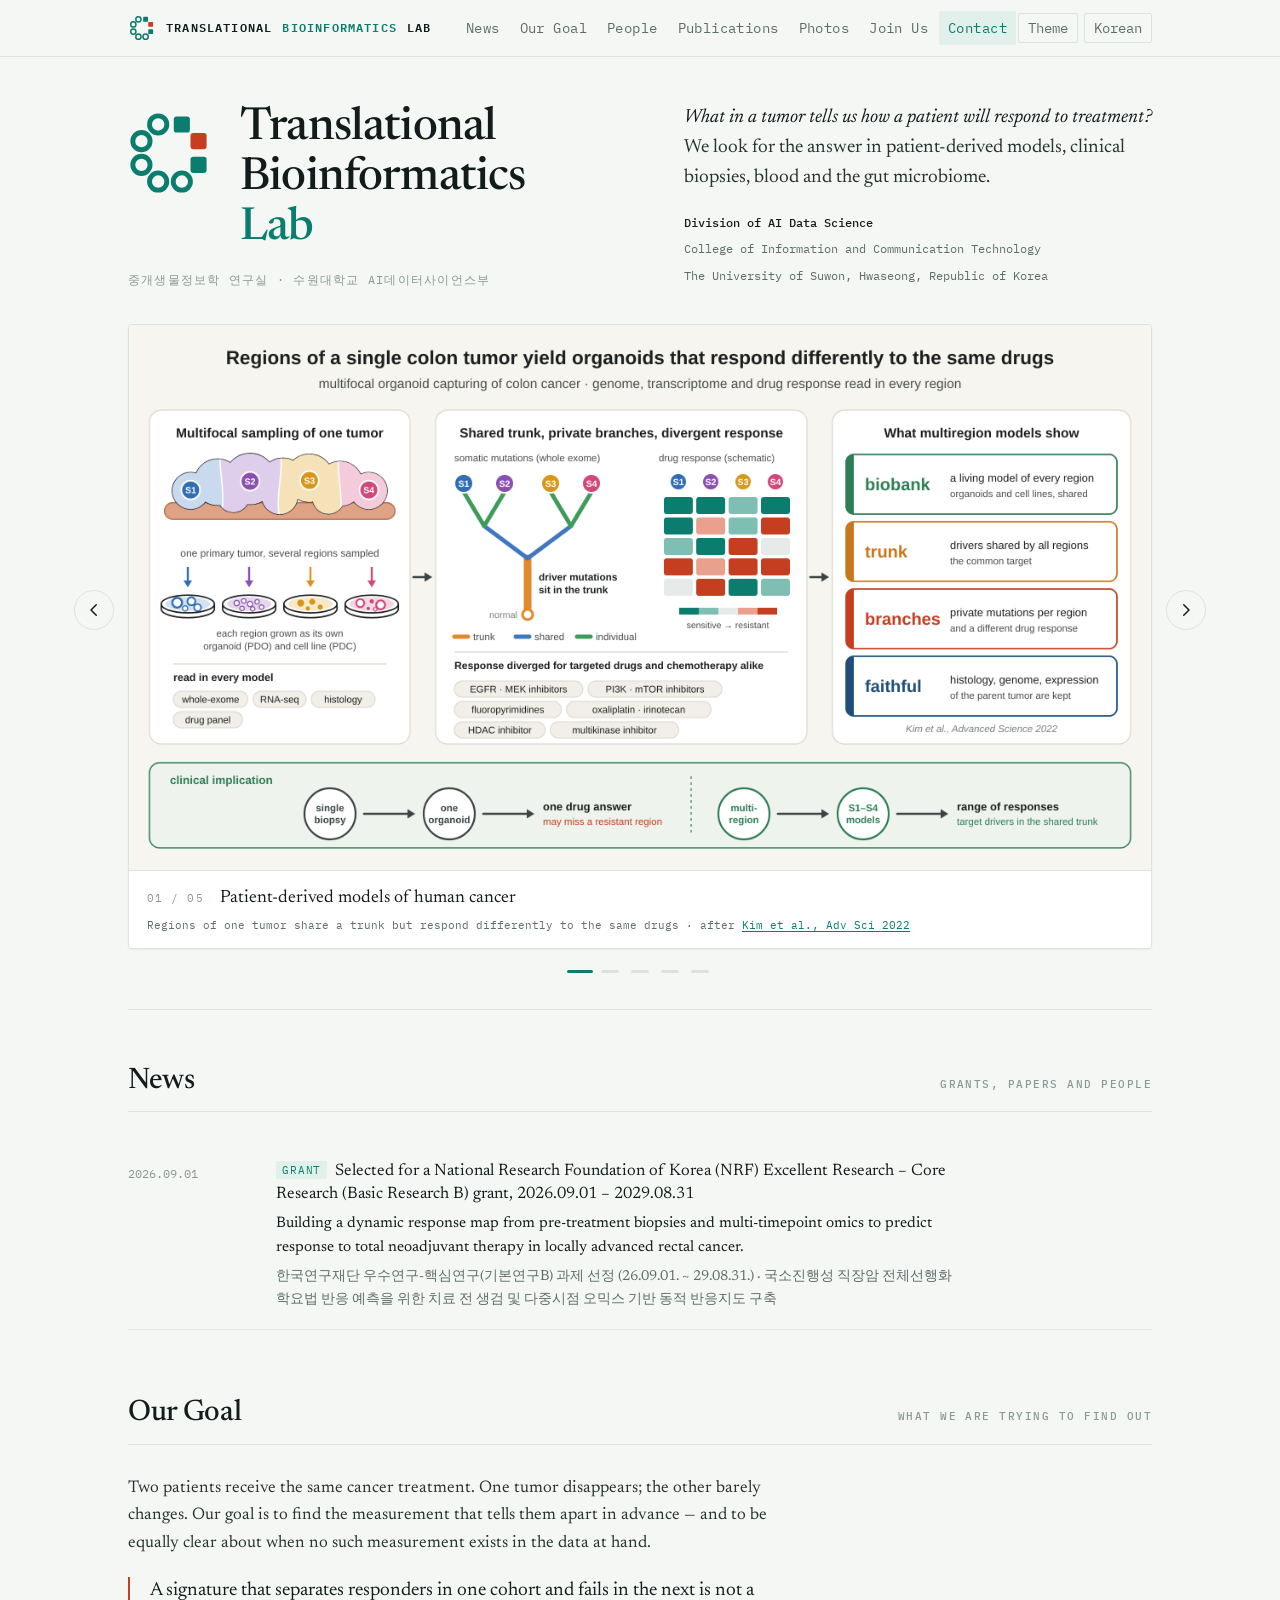
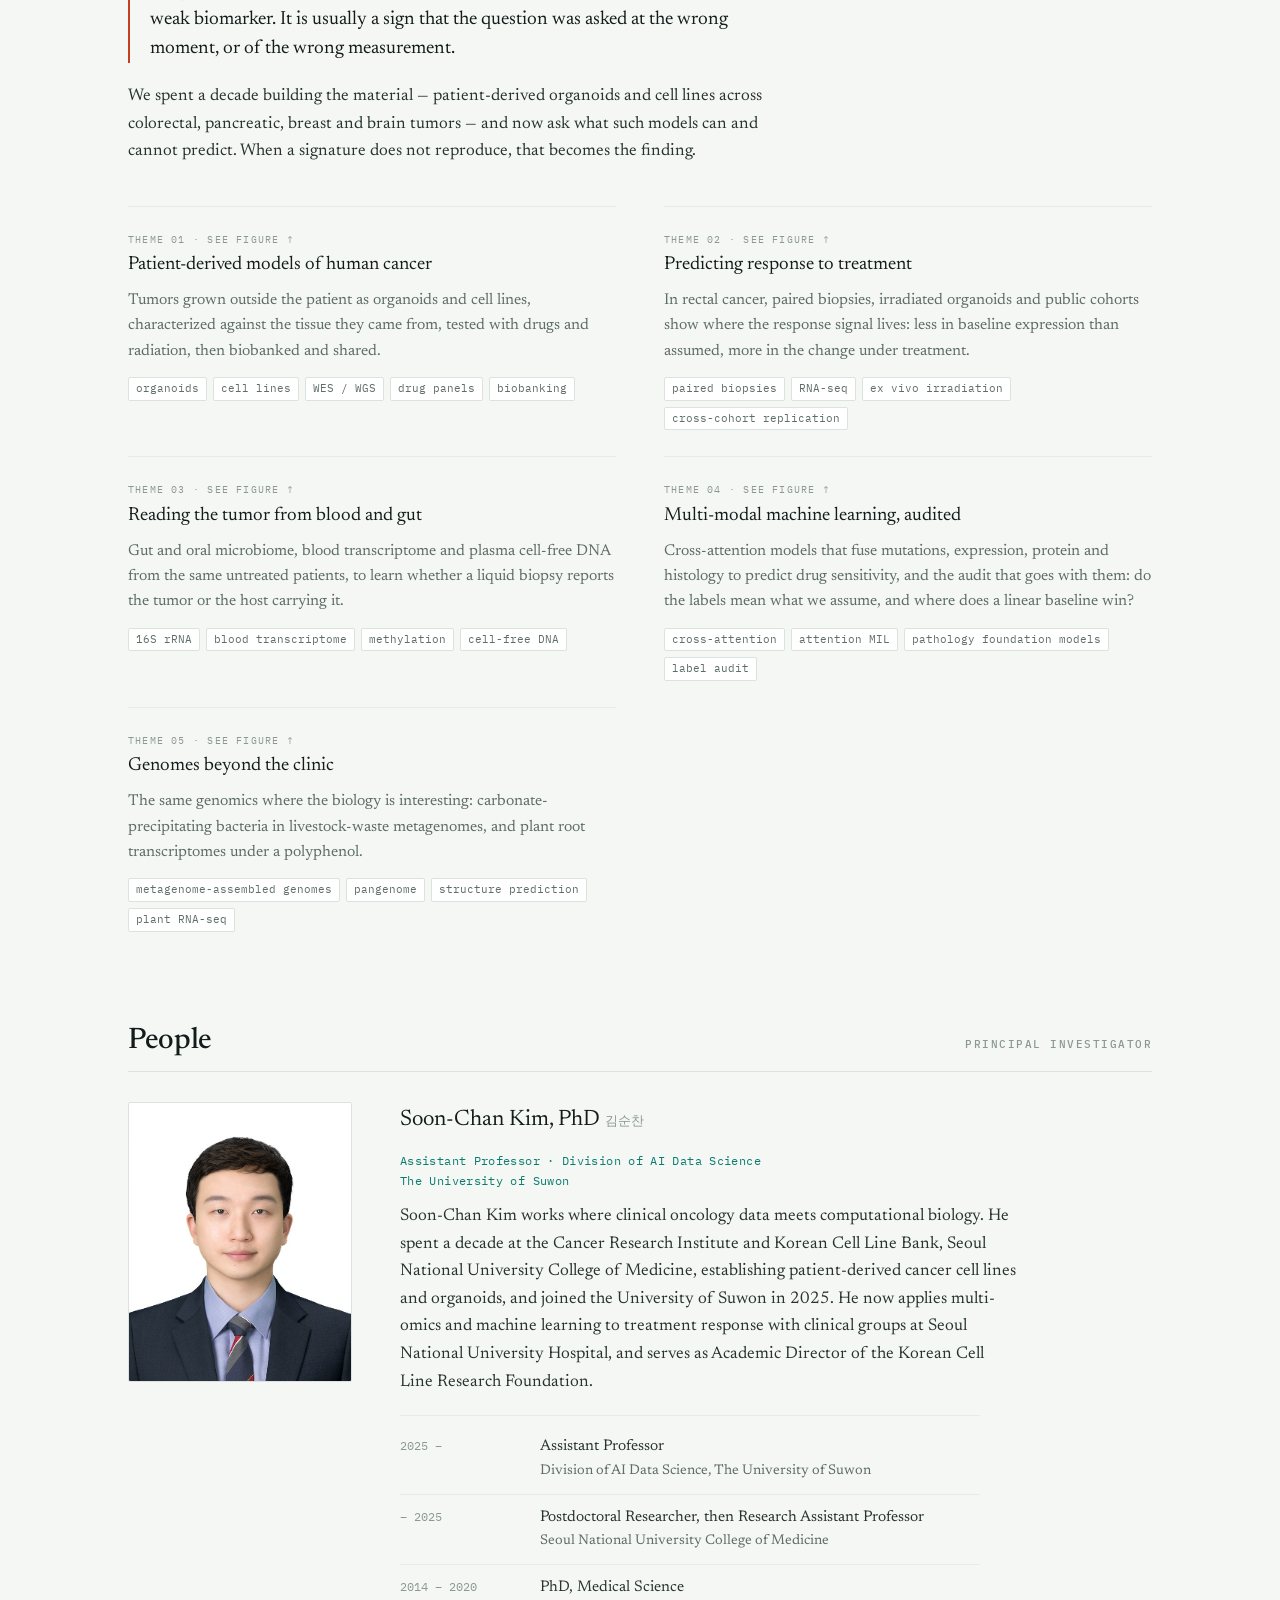
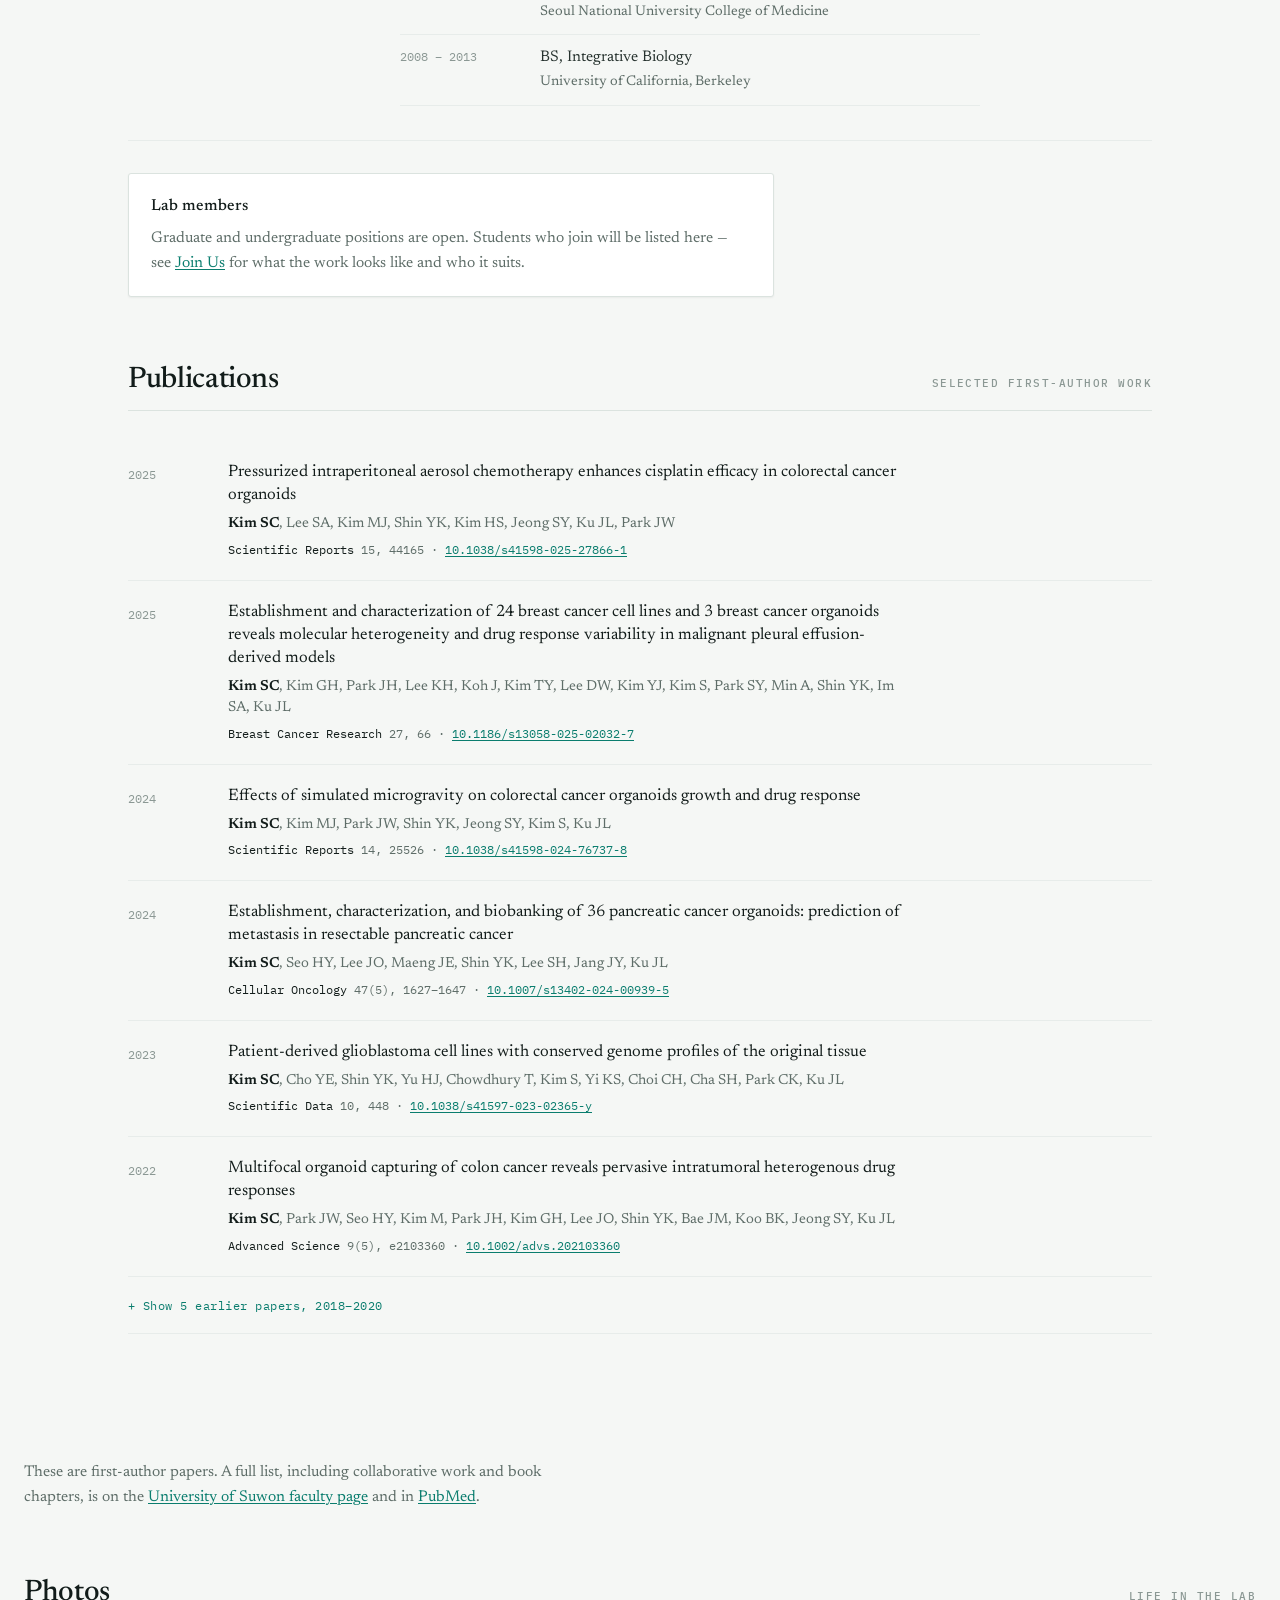
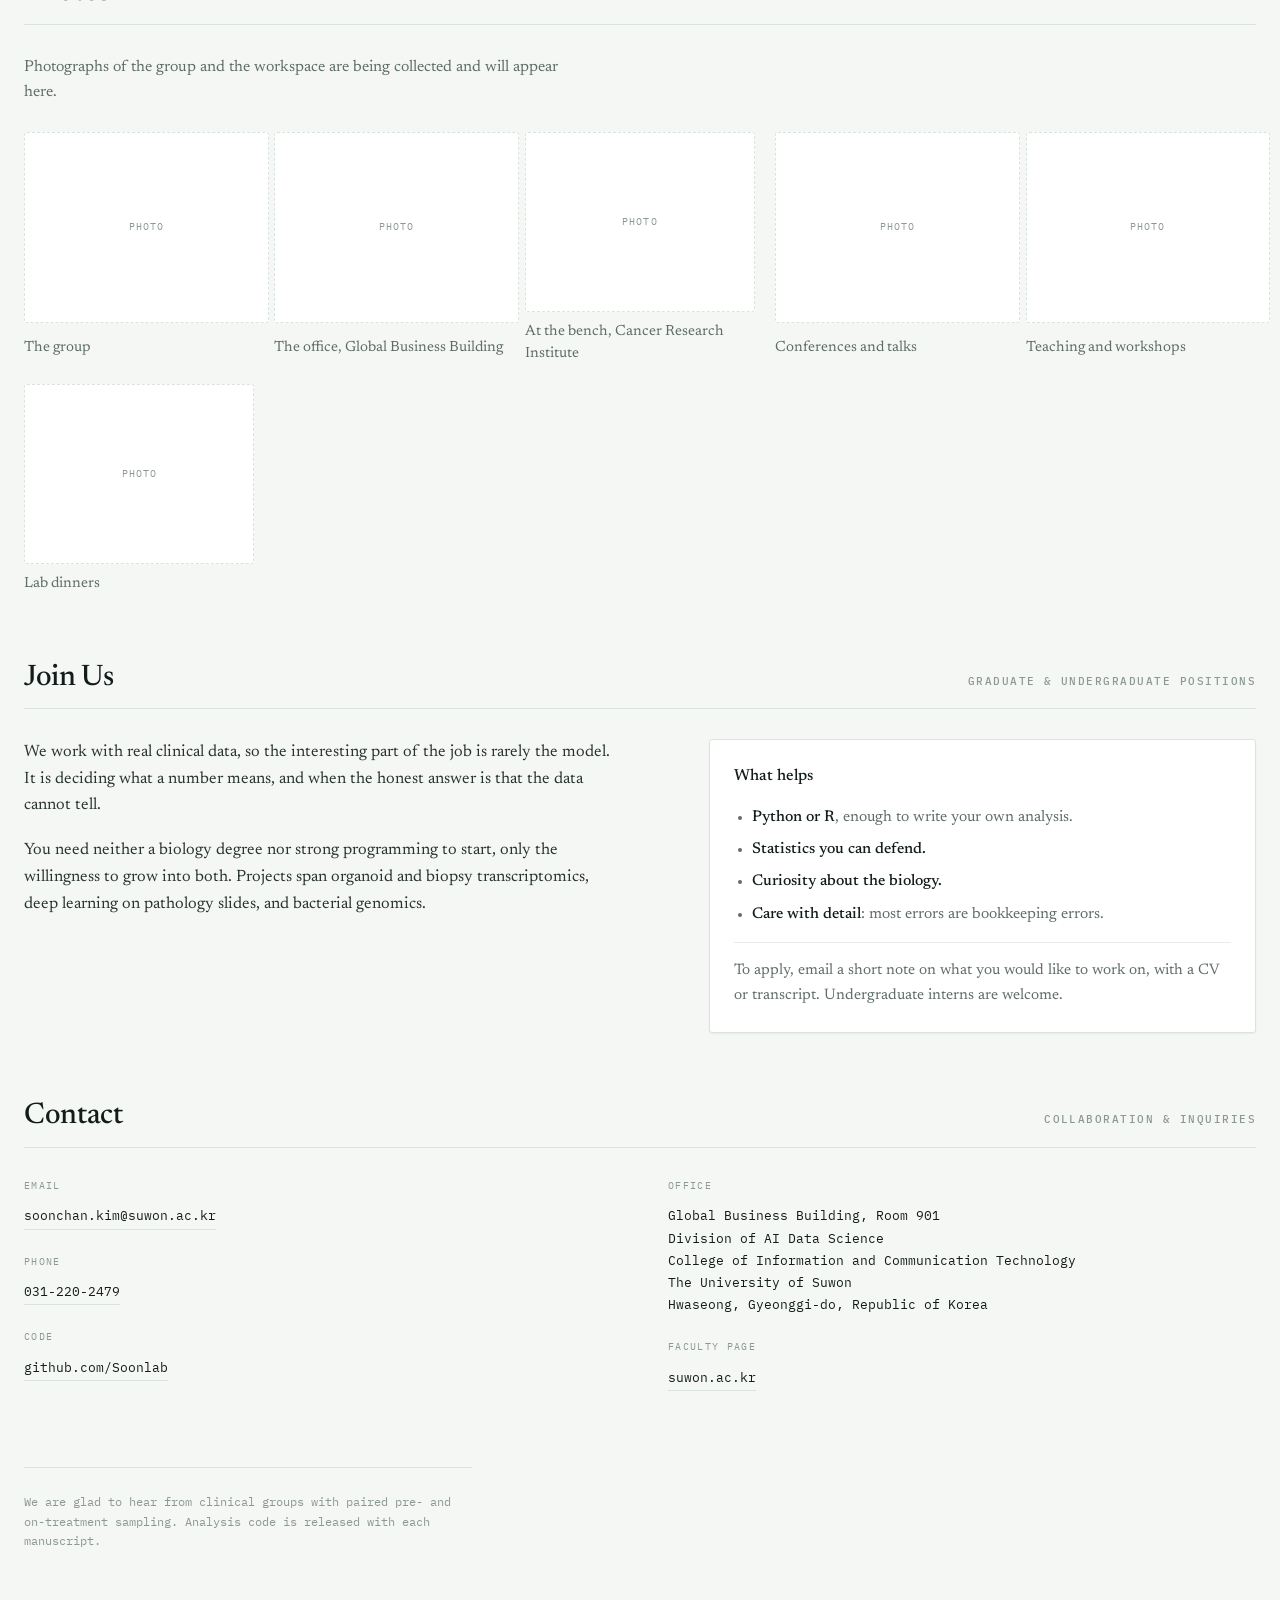
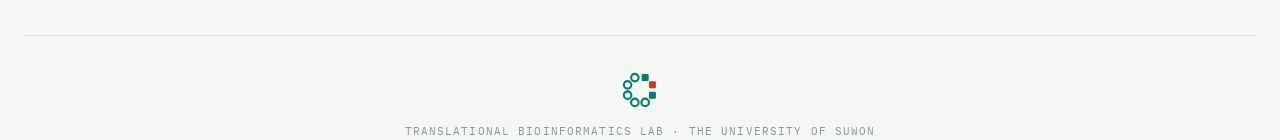
==== commit 1509aa7e: "Home: Korean/English toggle in the top bar; Korean dictionary for all site copy, Korean font fallbac" ====
--- a/public/index.html
+++ b/public/index.html
@@ -27,6 +27,8 @@
 <link rel="stylesheet" href="fonts/fonts.css">
 <style>
   :root{
+    --serif:"Newsreader",Georgia,"Apple SD Gothic Neo","Malgun Gothic","Noto Sans KR","NanumGothic",serif;
+    --mono:"IBM Plex Mono",ui-monospace,SFMono-Regular,Menlo,"Apple SD Gothic Neo","Malgun Gothic","Noto Sans KR","NanumGothic",monospace;
     --paper:#f5f7f5;
     --surface:#ffffff;
     --ink:#121c1a;
@@ -62,7 +64,7 @@
 
   body{
     background:var(--paper); color:var(--body);
-    font-family:"Newsreader",Georgia,"Times New Roman",serif;
+    font-family:var(--serif);
     font-size:17px; line-height:1.62;
     -webkit-font-smoothing:antialiased;
     padding-inline:24px;
@@ -77,9 +79,9 @@
   a{color:var(--teal);text-decoration-thickness:1px;text-underline-offset:2px;}
   a:focus-visible{outline:2px solid var(--teal);outline-offset:3px;border-radius:2px;}
   img{display:block;max-width:100%;}
-  .mono{font-family:"IBM Plex Mono",ui-monospace,SFMono-Regular,Menlo,monospace;}
+  .mono{font-family:var(--mono);}
   .eyebrow{
-    font-family:"IBM Plex Mono",ui-monospace,monospace;
+    font-family:var(--mono);
     font-size:.66rem;letter-spacing:.14em;text-transform:uppercase;
     color:var(--faint);font-weight:500;
   }
@@ -98,7 +100,7 @@
     min-height:56px;flex-wrap:wrap;
   }
   .wordmark{
-    font-family:"IBM Plex Mono",ui-monospace,monospace;
+    font-family:var(--mono);
     font-size:.74rem;letter-spacing:.1em;text-transform:uppercase;
     color:var(--ink);font-weight:600;text-decoration:none;white-space:nowrap;
     display:inline-flex;align-items:center;gap:10px;
@@ -107,7 +109,7 @@
   .wordmark span{color:var(--teal);}
   nav.menu{display:flex;gap:2px;flex-wrap:wrap;margin-left:auto;align-items:center;}
   nav.menu a{
-    font-family:"IBM Plex Mono",ui-monospace,monospace;
+    font-family:var(--mono);
     font-size:.875rem;letter-spacing:.03em;
     color:var(--muted);text-decoration:none;
     padding:6px 9px;border-radius:2px;white-space:nowrap;
@@ -115,7 +117,7 @@
   nav.menu a:hover{color:var(--ink);background:var(--rule-soft);}
   nav.menu a.active{color:var(--teal);background:var(--teal-soft);}
   .theme-toggle{
-    font-family:"IBM Plex Mono",ui-monospace,monospace;
+    font-family:var(--mono);
     font-size:.875rem;color:var(--muted);
     background:none;border:1px solid var(--rule);border-radius:2px;
     padding:5px 9px;cursor:pointer;
@@ -130,6 +132,12 @@
     nav.menu::-webkit-scrollbar{display:none;}
   }
 
+  .lang-toggle{margin-left:4px;}
+  html[lang="ko"]{word-break:keep-all;}
+  html[lang="ko"] h1{letter-spacing:-.01em;}
+  html[lang="ko"] .news .ko{display:none;}
+  html[lang="ko"] .lead em{font-style:normal;font-weight:500;}
+
   /* ---------------- hero ---------------- */
   header.hero{padding-block:46px 34px;}
   .hero-grid{display:grid;gap:34px;}
@@ -141,14 +149,14 @@
   @media (max-width:640px){ .hero-title{gap:16px;} .hero-logo{width:62px;height:62px;margin-top:2px;} }
   .hero h1 span{display:block;color:var(--teal);}
   .hangul{
-    font-family:"IBM Plex Mono",ui-monospace,monospace;
+    font-family:var(--mono);
     font-size:.78rem;letter-spacing:.1em;color:var(--faint);padding-top:16px;
   }
   .lead{font-size:1.2rem;line-height:1.55;color:var(--body);max-width:52ch;}
   .lead em{font-style:italic;color:var(--ink);}
   .hero-meta{
     display:grid;gap:8px;padding-top:22px;
-    font-family:"IBM Plex Mono",ui-monospace,monospace;
+    font-family:var(--mono);
     font-size:.76rem;line-height:1.5;color:var(--muted);
   }
   .hero-meta .where{color:var(--ink);font-weight:500;}
@@ -177,7 +185,7 @@
   }
   .theme-label{color:var(--ink);font-size:1.18rem;line-height:1.32;padding-bottom:10px;}
   .theme-label .idx{
-    display:block;font-family:"IBM Plex Mono",ui-monospace,monospace;
+    display:block;font-family:var(--mono);
     font-size:.63rem;letter-spacing:.12em;color:var(--faint);
     text-transform:uppercase;padding-bottom:7px;text-decoration:none;
   }
@@ -185,7 +193,7 @@
   .theme p{color:var(--muted);font-size:.98rem;}
   .tags{display:flex;flex-wrap:wrap;gap:6px;padding-top:13px;}
   .tag{
-    font-family:"IBM Plex Mono",ui-monospace,monospace;
+    font-family:var(--mono);
     font-size:.68rem;color:var(--muted);
     border:1px solid var(--rule);border-radius:2px;
     padding:2px 7px;background:var(--surface);
@@ -208,10 +216,10 @@
     display:flex;flex-wrap:wrap;align-items:baseline;gap:4px 16px;
     padding:13px 18px 14px;border-top:1px solid var(--rule);
   }
-  .slide-n{font-family:"IBM Plex Mono",ui-monospace,monospace;font-size:.68rem;letter-spacing:.1em;color:var(--faint);}
+  .slide-n{font-family:var(--mono);font-size:.68rem;letter-spacing:.1em;color:var(--faint);}
   .slide-t{font-size:1.12rem;color:var(--ink);text-decoration:none;}
   .slide-t:hover{color:var(--teal);}
-  .slide-l{font-family:"IBM Plex Mono",ui-monospace,monospace;font-size:.7rem;color:var(--muted);line-height:1.5;}
+  .slide-l{font-family:var(--mono);font-size:.7rem;color:var(--muted);line-height:1.5;}
   .show-nav{
     position:absolute;top:calc(50% - 46px);width:40px;height:40px;border-radius:50%;
     border:1px solid var(--rule);background:var(--nav-bg);color:var(--ink);
@@ -236,21 +244,21 @@
   }
   @media (min-width:800px){ .news{grid-template-columns:7.5rem minmax(0,1fr);gap:28px;} }
   .news time{
-    font-family:"IBM Plex Mono",ui-monospace,monospace;
+    font-family:var(--mono);
     font-size:.78rem;color:var(--faint);font-variant-numeric:tabular-nums;padding-top:3px;
   }
   .news-body{display:grid;gap:6px;max-width:68ch;}
   .news-body .t{font-size:1.04rem;color:var(--ink);line-height:1.38;}
   .news-body .t .badge{
     display:inline-block;vertical-align:.12em;margin-right:8px;
-    font-family:"IBM Plex Mono",ui-monospace,monospace;font-size:.66rem;letter-spacing:.08em;
+    font-family:var(--mono);font-size:.66rem;letter-spacing:.08em;
     text-transform:uppercase;color:var(--teal);background:var(--teal-soft);
     border-radius:2px;padding:2px 6px;
   }
   .news-body .d{color:var(--muted);font-size:.95rem;line-height:1.55;}
   .news-body .d em{font-style:normal;color:var(--ink);}
   .news-body .ko{
-    font-family:"Newsreader",Georgia,"Apple SD Gothic Neo","Malgun Gothic","Noto Sans KR",sans-serif;
+    font-family:var(--serif);
     color:var(--muted);font-size:.9rem;line-height:1.6;
   }
 
@@ -275,13 +283,13 @@
   :root[data-theme="dark"] .portrait.has-photo img{filter:brightness(.9);}
   @media (prefers-color-scheme:dark){ :root:not([data-theme="light"]) .portrait.has-photo img{filter:brightness(.9);} }
   .portrait span{
-    font-family:"IBM Plex Mono",ui-monospace,monospace;
+    font-family:var(--mono);
     font-size:.66rem;letter-spacing:.08em;color:var(--faint);text-transform:uppercase;line-height:1.7;
   }
   .person-body{display:grid;gap:13px;}
   .person-body .pname{font-size:1.4rem;color:var(--ink);}
   .person-body .ptitle{
-    font-family:"IBM Plex Mono",ui-monospace,monospace;
+    font-family:var(--mono);
     font-size:.76rem;color:var(--teal);letter-spacing:.03em;line-height:1.6;
   }
   .person-body p{max-width:62ch;color:var(--muted);}
@@ -298,7 +306,7 @@
     .cv-row{grid-template-columns:7.5rem minmax(0,1fr);gap:20px;align-items:baseline;}
   }
   .cv-row .yr{
-    font-family:"IBM Plex Mono",ui-monospace,monospace;
+    font-family:var(--mono);
     font-size:.73rem;color:var(--faint);font-variant-numeric:tabular-nums;
   }
   .cv-row .what{font-size:.96rem;color:var(--body);}
@@ -320,14 +328,14 @@
     .pub{grid-template-columns:4.5rem minmax(0,1fr);gap:28px;}
   }
   .more-pubs summary{
-    font-family:"IBM Plex Mono",ui-monospace,monospace;font-size:.78rem;letter-spacing:.04em;
+    font-family:var(--mono);font-size:.78rem;letter-spacing:.04em;
     color:var(--teal);cursor:pointer;padding-block:18px;border-bottom:1px solid var(--rule-soft);list-style:none;
   }
   .more-pubs summary::-webkit-details-marker{display:none;}
   .more-pubs summary::before{content:"+ ";}
   .more-pubs[open] summary::before{content:"− ";}
   .pub .yr{
-    font-family:"IBM Plex Mono",ui-monospace,monospace;
+    font-family:var(--mono);
     font-size:.78rem;color:var(--faint);font-variant-numeric:tabular-nums;
     padding-top:3px;
   }
@@ -336,7 +344,7 @@
   .pub-body .authors{color:var(--muted);font-size:.9rem;line-height:1.5;}
   .pub-body .authors b{color:var(--ink);font-weight:600;}
   .pub-body .venue{
-    font-family:"IBM Plex Mono",ui-monospace,monospace;
+    font-family:var(--mono);
     font-size:.73rem;color:var(--muted);
   }
   .pub-body .venue em{font-style:normal;color:var(--ink);}
@@ -357,7 +365,7 @@
     display:grid;place-items:center;text-align:center;padding:14px;
   }
   .frame span{
-    font-family:"IBM Plex Mono",ui-monospace,monospace;
+    font-family:var(--mono);
     font-size:.64rem;letter-spacing:.1em;text-transform:uppercase;color:var(--faint);
   }
   figure.slot figcaption{font-size:.92rem;color:var(--muted);line-height:1.45;}
@@ -370,14 +378,14 @@
   .lightbox img{max-width:min(96vw,1100px);max-height:84vh;width:auto;border-radius:3px;background:#fff;}
   .lightbox .close{
     position:absolute;top:16px;right:16px;
-    font-family:"IBM Plex Mono",ui-monospace,monospace;font-size:.72rem;
+    font-family:var(--mono);font-size:.72rem;
     color:#e9efec;background:rgba(255,255,255,.1);
     border:1px solid rgba(255,255,255,.3);border-radius:2px;
     padding:6px 11px;cursor:pointer;letter-spacing:.06em;
   }
   .lightbox .cap{
     position:absolute;bottom:18px;left:0;right:0;text-align:center;
-    font-family:"IBM Plex Mono",ui-monospace,monospace;
+    font-family:var(--mono);
     font-size:.72rem;color:#c3cfcb;padding-inline:24px;
   }
 
@@ -403,11 +411,11 @@
   @media (min-width:760px){.contact-grid{grid-template-columns:repeat(2,minmax(0,1fr));gap:56px;}}
   .cblock{display:grid;gap:10px;align-content:start;}
   .cblock .clabel{
-    font-family:"IBM Plex Mono",ui-monospace,monospace;
+    font-family:var(--mono);
     font-size:.64rem;letter-spacing:.13em;text-transform:uppercase;color:var(--faint);
   }
   .cblock a,.cblock address,.cblock .plain{
-    font-family:"IBM Plex Mono",ui-monospace,monospace;
+    font-family:var(--mono);
     font-size:.84rem;font-style:normal;line-height:1.65;color:var(--ink);
     text-decoration:none;width:fit-content;
   }
@@ -416,13 +424,13 @@
   .endmark{
     display:flex;flex-direction:column;align-items:center;gap:12px;
     margin-top:84px;padding-top:34px;border-top:1px solid var(--rule);text-align:center;
-    font-family:"IBM Plex Mono",ui-monospace,monospace;font-size:.7rem;letter-spacing:.1em;
+    font-family:var(--mono);font-size:.7rem;letter-spacing:.1em;
     text-transform:uppercase;color:var(--faint);
   }
   .endmark svg{width:40px;height:40px;}
   footer{
     margin-top:76px;padding-top:24px;border-top:1px solid var(--rule);
-    font-family:"IBM Plex Mono",ui-monospace,monospace;
+    font-family:var(--mono);
     font-size:.72rem;color:var(--faint);line-height:1.7;max-width:64ch;
   }
   @media (prefers-reduced-motion:reduce){*{animation:none!important;transition:none!important;}}
@@ -436,14 +444,15 @@
   <div class="topbar-inner">
     <a class="wordmark" href="#top"><svg class="logo" viewBox="0 0 64 64" aria-hidden="true"><use href="#lab-logo"/></svg>Translational <span>Bioinformatics</span> Lab</a>
     <nav class="menu" id="menu">
-      <a href="#news">News</a>
-      <a href="#goal">Our Goal</a>
-      <a href="#people">People</a>
-      <a href="#publications">Publications</a>
-      <a href="#photos">Photos</a>
-      <a href="#join">Join Us</a>
-      <a href="#contact">Contact</a>
-      <button class="theme-toggle" id="theme-toggle" type="button" aria-label="Switch color theme">Theme</button>
+      <a data-i18n="nav.news" href="#news">News</a>
+      <a data-i18n="nav.goal" href="#goal">Our Goal</a>
+      <a data-i18n="nav.people" href="#people">People</a>
+      <a data-i18n="nav.pubs" href="#publications">Publications</a>
+      <a data-i18n="nav.photos" href="#photos">Photos</a>
+      <a data-i18n="nav.join" href="#join">Join Us</a>
+      <a data-i18n="nav.contact" href="#contact">Contact</a>
+      <button data-i18n="nav.theme" class="theme-toggle" id="theme-toggle" type="button" aria-label="Switch color theme">Theme</button>
+      <button class="theme-toggle lang-toggle" id="lang-toggle" type="button" aria-label="View in Korean">Korean</button>
     </nav>
   </div>
 </div>
@@ -455,16 +464,16 @@
       <div>
         <div class="hero-title">
           <svg class="hero-logo" viewBox="0 0 64 64" role="img" aria-label="Translational Bioinformatics Lab logo"><use href="#lab-logo"/></svg>
-          <h1>Translational<br>Bioinformatics <span>Lab</span></h1>
+          <h1 data-i18n="hero.h1">Translational<br>Bioinformatics <span>Lab</span></h1>
         </div>
-        <div class="hangul">중개생물정보학 연구실 · 수원대학교 AI데이터사이언스부</div>
+        <div data-i18n="hero.sub" class="hangul">중개생물정보학 연구실 · 수원대학교 AI데이터사이언스부</div>
       </div>
       <div>
-        <p class="lead"><em>What in a tumor tells us how a patient will respond to treatment?</em> We look for the answer in patient-derived models, clinical biopsies, blood and the gut microbiome.</p>
+        <p data-i18n="hero.lead" class="lead"><em>What in a tumor tells us how a patient will respond to treatment?</em> We look for the answer in patient-derived models, clinical biopsies, blood and the gut microbiome.</p>
         <div class="hero-meta">
-          <span class="where">Division of AI Data Science</span>
-          <span>College of Information and Communication Technology</span>
-          <span>The University of Suwon, Hwaseong, Republic of Korea</span>
+          <span data-i18n="hero.m1" class="where">Division of AI Data Science</span>
+          <span data-i18n="hero.m2">College of Information and Communication Technology</span>
+          <span data-i18n="hero.m3">The University of Suwon, Hwaseong, Republic of Korea</span>
         </div>
       </div>
     </div>
@@ -475,53 +484,53 @@
     <div class="show-frame">
       <ul class="show-track" id="show-track">
         <li class="slide" id="slide-1" aria-roledescription="slide" aria-label="1 of 5: Patient-derived models of human cancer">
-          <button type="button" class="slide-img" data-full="img/ga_models.png" data-cap="Multifocal organoid capturing of colon cancer: each region of one tumor becomes its own organoid and cell line; driver mutations sit in a shared trunk while private mutations and drug response diverge. The tree and the response grid are schematic. After Kim et al., Advanced Science 2022.">
+          <button type="button" class="slide-img" data-full="img/ga_models.png" data-cap-ko="대장암의 다초점 오가노이드 확보: 한 종양의 각 영역을 별도의 오가노이드와 세포주로 만들면, 드라이버 변이는 공유된 줄기에 자리하고 개별 변이와 약물 반응은 갈라진다. 계통수와 반응 격자는 모식도. Kim et al., Advanced Science 2022 참조." data-cap="Multifocal organoid capturing of colon cancer: each region of one tumor becomes its own organoid and cell line; driver mutations sit in a shared trunk while private mutations and drug response diverge. The tree and the response grid are schematic. After Kim et al., Advanced Science 2022.">
             <img src="img/ga_models.png" alt="Graphical abstract in three panels: one colon tumor sampled at several regions, each grown as a separate organoid and cell line; a mutation tree with a shared trunk and private branches beside a schematic grid of diverging drug responses; and four take-aways, biobank, trunk, branches and faithful" width="1200" height="640" fetchpriority="high">
           </button>
           <div class="slide-cap">
             <span class="slide-n">01 / 05</span>
-            <a class="slide-t" href="#theme-1">Patient-derived models of human cancer</a>
-            <span class="slide-l">Regions of one tumor share a trunk but respond differently to the same drugs · after <a href="https://doi.org/10.1002/advs.202103360">Kim et al., Adv Sci 2022</a></span>
+            <a data-i18n="slide1.t" class="slide-t" href="#theme-1">Patient-derived models of human cancer</a>
+            <span data-i18n="slide1.l" class="slide-l">Regions of one tumor share a trunk but respond differently to the same drugs · after <a href="https://doi.org/10.1002/advs.202103360">Kim et al., Adv Sci 2022</a></span>
           </div>
         </li>
         <li class="slide" id="slide-2" aria-roledescription="slide" aria-label="2 of 5: Predicting response to treatment">
-          <button type="button" class="slide-img" data-full="img/ga_response.png" data-cap="Where the response signal lives in rectal cancer: baseline expression pooled across public pre-treatment cohorts sits close to chance, whereas the Wnt/Notch change under treatment points the same way in organoids, cell lines and paired patient biopsies.">
+          <button type="button" class="slide-img" data-full="img/ga_response.png" data-cap-ko="직장암에서 반응 신호가 있는 곳: 공개 치료 전 코호트를 모은 기저 발현은 우연 수준에 가까운 반면, 치료 중 Wnt/Notch 변화는 오가노이드·세포주·짝지은 환자 생검에서 같은 방향을 가리킨다." data-cap="Where the response signal lives in rectal cancer: baseline expression pooled across public pre-treatment cohorts sits close to chance, whereas the Wnt/Notch change under treatment points the same way in organoids, cell lines and paired patient biopsies.">
             <img src="img/ga_response.png" alt="Graphical abstract in three panels: paired irradiation of patient-derived rectal organoids; a forest plot in which public pre-treatment cohorts scatter around chance; and the Wnt/Notch change under treatment pointing toward poor responders in all six paired datasets" width="1200" height="640" loading="lazy">
           </button>
           <div class="slide-cap">
             <span class="slide-n">02 / 05</span>
-            <a class="slide-t" href="#theme-2">Predicting response to treatment</a>
-            <span class="slide-l">Baseline expression sits close to chance; the change under treatment points one way</span>
+            <a data-i18n="slide2.t" class="slide-t" href="#theme-2">Predicting response to treatment</a>
+            <span data-i18n="slide2.l" class="slide-l">Baseline expression sits close to chance; the change under treatment points one way</span>
           </div>
         </li>
         <li class="slide" id="slide-3" aria-roledescription="slide" aria-label="3 of 5: Reading the tumor from blood and gut">
-          <button type="button" class="slide-img" data-full="img/ga_bloodgut.png" data-cap="Colorectal cancer profiled before treatment: in about one third of patients oral bacteria reach the gut, and this coincides with a higher blood myeloid signature and a lower plasma cell-free DNA variant load, independently of stage. Association, not a causal chain.">
+          <button type="button" class="slide-img" data-full="img/ga_bloodgut.png" data-cap-ko="치료 전 대장암 프로파일: 환자 약 3분의 1에서 구강 세균이 장에 도달하며, 이는 병기와 무관하게 혈액 골수계 시그니처 상승 및 혈장 무세포 DNA 변이 부하 감소와 함께 나타난다. 인과 사슬이 아닌 연관." data-cap="Colorectal cancer profiled before treatment: in about one third of patients oral bacteria reach the gut, and this coincides with a higher blood myeloid signature and a lower plasma cell-free DNA variant load, independently of stage. Association, not a causal chain.">
             <img src="img/ga_bloodgut.png" alt="Graphical abstract in three panels: microbiome, blood cells and plasma sampled from the same patient; oral genera that are common in saliva and reach stool in one in three patients; and the accompanying pattern, higher myeloid signatures and a lower plasma cell-free DNA variant load" width="1200" height="640" loading="lazy">
           </button>
           <div class="slide-cap">
             <span class="slide-n">03 / 05</span>
-            <a class="slide-t" href="#theme-3">Reading the tumor from blood and gut</a>
-            <span class="slide-l">Gut, blood and plasma move together: association, not cause</span>
+            <a data-i18n="slide3.t" class="slide-t" href="#theme-3">Reading the tumor from blood and gut</a>
+            <span data-i18n="slide3.l" class="slide-l">Gut, blood and plasma move together: association, not cause</span>
           </div>
         </li>
         <li class="slide" id="slide-4" aria-roledescription="slide" aria-label="4 of 5: Multi-modal machine learning, audited">
-          <button type="button" class="slide-img" data-full="img/ga_dp.jpg" data-cap="PathOmicDRP: cross-attention fusion of four modalities across a pan-cancer cohort">
+          <button type="button" class="slide-img" data-full="img/ga_dp.jpg" data-cap-ko="PathOmicDRP: 범암 코호트에서 네 가지 모달리티를 교차 어텐션으로 융합" data-cap="PathOmicDRP: cross-attention fusion of four modalities across a pan-cancer cohort">
             <img src="img/ga_dp.jpg" alt="Graphical abstract of the PathOmicDRP framework across breast, colorectal and lung adenocarcinoma cohorts" width="1200" height="734" loading="lazy">
           </button>
           <div class="slide-cap">
             <span class="slide-n">04 / 05</span>
-            <a class="slide-t" href="#theme-4">Multi-modal machine learning, audited</a>
-            <span class="slide-l">Four data modalities fused to predict drug sensitivity, then audited</span>
+            <a data-i18n="slide4.t" class="slide-t" href="#theme-4">Multi-modal machine learning, audited</a>
+            <span data-i18n="slide4.l" class="slide-l">Four data modalities fused to predict drug sensitivity, then audited</span>
           </div>
         </li>
         <li class="slide" id="slide-5" aria-roledescription="slide" aria-label="5 of 5: Genomes beyond the clinic">
-          <button type="button" class="slide-img" data-full="img/ga_up.jpg" data-cap="Livestock-waste metagenomes yield two convergent lineages with a vertically inherited ure–cah module">
+          <button type="button" class="slide-img" data-full="img/ga_up.jpg" data-cap-ko="축산 폐기물 메타게놈에서 수직 유전된 ure–cah 모듈을 가진 두 수렴 계통을 찾다" data-cap="Livestock-waste metagenomes yield two convergent lineages with a vertically inherited ure–cah module">
             <img src="img/ga_up.jpg" alt="Graphical abstract showing 111 metagenome-assembled genomes from four waste streams and the six carrying a complete carbonate-precipitation module" width="1200" height="663" loading="lazy">
           </button>
           <div class="slide-cap">
             <span class="slide-n">05 / 05</span>
-            <a class="slide-t" href="#theme-5">Genomes beyond the clinic</a>
-            <span class="slide-l">Waste-stream metagenomes mined for bacteria that precipitate carbonate</span>
+            <a data-i18n="slide5.t" class="slide-t" href="#theme-5">Genomes beyond the clinic</a>
+            <span data-i18n="slide5.l" class="slide-l">Waste-stream metagenomes mined for bacteria that precipitate carbonate</span>
           </div>
         </li>
       </ul>
@@ -534,15 +543,15 @@
   <!-- ============ NEWS ============ -->
   <section id="news">
     <div class="sec-head">
-      <h2>News</h2>
-      <span class="eyebrow">Grants, papers and people</span>
+      <h2 data-i18n="news.h2">News</h2>
+      <span data-i18n="news.eye" class="eyebrow">Grants, papers and people</span>
     </div>
     <div class="news-list">
       <div class="news">
         <time datetime="2026-09-01">2026.09.01</time>
         <div class="news-body">
-          <div class="t"><span class="badge">Grant</span>Selected for a National Research Foundation of Korea (NRF) Excellent Research – Core Research (Basic Research B) grant, 2026.09.01 – 2029.08.31</div>
-          <p class="d"><em>Building a dynamic response map from pre-treatment biopsies and multi-timepoint omics to predict response to total neoadjuvant therapy in locally advanced rectal cancer.</em></p>
+          <div data-i18n="news1.t" class="t"><span class="badge">Grant</span>Selected for a National Research Foundation of Korea (NRF) Excellent Research – Core Research (Basic Research B) grant, 2026.09.01 – 2029.08.31</div>
+          <p data-i18n="news1.d" class="d"><em>Building a dynamic response map from pre-treatment biopsies and multi-timepoint omics to predict response to total neoadjuvant therapy in locally advanced rectal cancer.</em></p>
           <p class="ko" lang="ko">한국연구재단 우수연구-핵심연구(기본연구B) 과제 선정 (26.09.01. ~ 29.08.31.) · 국소진행성 직장암 전체선행화학요법 반응 예측을 위한 치료 전 생검 및 다중시점 오믹스 기반 동적 반응지도 구축</p>
         </div>
       </div>
@@ -552,42 +561,42 @@
   <!-- ============ OUR GOAL ============ -->
   <section id="goal">
     <div class="sec-head">
-      <h2>Our Goal</h2>
-      <span class="eyebrow">What we are trying to find out</span>
+      <h2 data-i18n="goal.h2">Our Goal</h2>
+      <span data-i18n="goal.eye" class="eyebrow">What we are trying to find out</span>
     </div>
 
     <div class="goal-prose">
-      <p>Two patients receive the same cancer treatment. One tumor disappears; the other barely changes. Our goal is to find the measurement that tells them apart in advance — and to be equally clear about when no such measurement exists in the data at hand.</p>
-
-      <p class="pull">A signature that separates responders in one cohort and fails in the next is not a weak biomarker. It is usually a sign that the question was asked at the wrong moment, or of the wrong measurement.</p>
-
-      <p>We spent a decade building the material — patient-derived organoids and cell lines across colorectal, pancreatic, breast and brain tumors — and now ask what such models can and cannot predict. When a signature does not reproduce, that becomes the finding.</p>
+      <p data-i18n="goal.p1">Two patients receive the same cancer treatment. One tumor disappears; the other barely changes. Our goal is to find the measurement that tells them apart in advance — and to be equally clear about when no such measurement exists in the data at hand.</p>
+
+      <p data-i18n="goal.pull" class="pull">A signature that separates responders in one cohort and fails in the next is not a weak biomarker. It is usually a sign that the question was asked at the wrong moment, or of the wrong measurement.</p>
+
+      <p data-i18n="goal.p3">We spent a decade building the material — patient-derived organoids and cell lines across colorectal, pancreatic, breast and brain tumors — and now ask what such models can and cannot predict. When a signature does not reproduce, that becomes the finding.</p>
     </div>
 
     <div class="themes">
       <article class="theme" id="theme-1">
-        <div class="theme-label"><a class="idx" href="#slide-1" data-slide="0">Theme 01 · see figure ↑</a>Patient-derived models of human cancer</div>
-        <p>Tumors grown outside the patient as organoids and cell lines, characterized against the tissue they came from, tested with drugs and radiation, then biobanked and shared.</p>
+        <div data-i18n="theme1.label" class="theme-label"><a class="idx" href="#slide-1" data-slide="0">Theme 01 · see figure ↑</a>Patient-derived models of human cancer</div>
+        <p data-i18n="theme1.p">Tumors grown outside the patient as organoids and cell lines, characterized against the tissue they came from, tested with drugs and radiation, then biobanked and shared.</p>
         <div class="tags"><span class="tag">organoids</span><span class="tag">cell lines</span><span class="tag">WES / WGS</span><span class="tag">drug panels</span><span class="tag">biobanking</span></div>
       </article>
       <article class="theme" id="theme-2">
-        <div class="theme-label"><a class="idx" href="#slide-2" data-slide="1">Theme 02 · see figure ↑</a>Predicting response to treatment</div>
-        <p>In rectal cancer, paired biopsies, irradiated organoids and public cohorts show where the response signal lives: less in baseline expression than assumed, more in the change under treatment.</p>
+        <div data-i18n="theme2.label" class="theme-label"><a class="idx" href="#slide-2" data-slide="1">Theme 02 · see figure ↑</a>Predicting response to treatment</div>
+        <p data-i18n="theme2.p">In rectal cancer, paired biopsies, irradiated organoids and public cohorts show where the response signal lives: less in baseline expression than assumed, more in the change under treatment.</p>
         <div class="tags"><span class="tag">paired biopsies</span><span class="tag">RNA-seq</span><span class="tag">ex vivo irradiation</span><span class="tag">cross-cohort replication</span></div>
       </article>
       <article class="theme" id="theme-3">
-        <div class="theme-label"><a class="idx" href="#slide-3" data-slide="2">Theme 03 · see figure ↑</a>Reading the tumor from blood and gut</div>
-        <p>Gut and oral microbiome, blood transcriptome and plasma cell-free DNA from the same untreated patients, to learn whether a liquid biopsy reports the tumor or the host carrying it.</p>
+        <div data-i18n="theme3.label" class="theme-label"><a class="idx" href="#slide-3" data-slide="2">Theme 03 · see figure ↑</a>Reading the tumor from blood and gut</div>
+        <p data-i18n="theme3.p">Gut and oral microbiome, blood transcriptome and plasma cell-free DNA from the same untreated patients, to learn whether a liquid biopsy reports the tumor or the host carrying it.</p>
         <div class="tags"><span class="tag">16S rRNA</span><span class="tag">blood transcriptome</span><span class="tag">methylation</span><span class="tag">cell-free DNA</span></div>
       </article>
       <article class="theme" id="theme-4">
-        <div class="theme-label"><a class="idx" href="#slide-4" data-slide="3">Theme 04 · see figure ↑</a>Multi-modal machine learning, audited</div>
-        <p>Cross-attention models that fuse mutations, expression, protein and histology to predict drug sensitivity, and the audit that goes with them: do the labels mean what we assume, and where does a linear baseline win?</p>
+        <div data-i18n="theme4.label" class="theme-label"><a class="idx" href="#slide-4" data-slide="3">Theme 04 · see figure ↑</a>Multi-modal machine learning, audited</div>
+        <p data-i18n="theme4.p">Cross-attention models that fuse mutations, expression, protein and histology to predict drug sensitivity, and the audit that goes with them: do the labels mean what we assume, and where does a linear baseline win?</p>
         <div class="tags"><span class="tag">cross-attention</span><span class="tag">attention MIL</span><span class="tag">pathology foundation models</span><span class="tag">label audit</span></div>
       </article>
       <article class="theme" id="theme-5">
-        <div class="theme-label"><a class="idx" href="#slide-5" data-slide="4">Theme 05 · see figure ↑</a>Genomes beyond the clinic</div>
-        <p>The same genomics where the biology is interesting: carbonate-precipitating bacteria in livestock-waste metagenomes, and plant root transcriptomes under a polyphenol.</p>
+        <div data-i18n="theme5.label" class="theme-label"><a class="idx" href="#slide-5" data-slide="4">Theme 05 · see figure ↑</a>Genomes beyond the clinic</div>
+        <p data-i18n="theme5.p">The same genomics where the biology is interesting: carbonate-precipitating bacteria in livestock-waste metagenomes, and plant root transcriptomes under a polyphenol.</p>
         <div class="tags"><span class="tag">metagenome-assembled genomes</span><span class="tag">pangenome</span><span class="tag">structure prediction</span><span class="tag">plant RNA-seq</span></div>
       </article>
     </div>
@@ -596,37 +605,37 @@
   <!-- ============ PEOPLE ============ -->
   <section id="people">
     <div class="sec-head">
-      <h2>People</h2>
-      <span class="eyebrow">Principal investigator</span>
+      <h2 data-i18n="people.h2">People</h2>
+      <span data-i18n="people.eye" class="eyebrow">Principal investigator</span>
     </div>
 
     <div class="person">
       <div class="portrait has-photo"><img src="img/pi_soonchan_kim.jpg" alt="Portrait of Soon-Chan Kim" width="591" height="739" loading="lazy"></div>
       <div class="person-body">
-        <div class="pname">Soon-Chan Kim, PhD <span class="mono" style="font-size:.8rem;color:var(--faint);">김순찬</span></div>
-        <div class="ptitle">Assistant Professor · Division of AI Data Science<br>The University of Suwon</div>
-        <p class="bio">Soon-Chan Kim works where clinical oncology data meets computational biology. He spent a decade at the Cancer Research Institute and Korean Cell Line Bank, Seoul National University College of Medicine, establishing patient-derived cancer cell lines and organoids, and joined the University of Suwon in 2025. He now applies multi-omics and machine learning to treatment response with clinical groups at Seoul National University Hospital, and serves as Academic Director of the Korean Cell Line Research Foundation.</p>
+        <div data-i18n="people.name" class="pname">Soon-Chan Kim, PhD <span class="mono" style="font-size:.8rem;color:var(--faint);">김순찬</span></div>
+        <div data-i18n="people.title" class="ptitle">Assistant Professor · Division of AI Data Science<br>The University of Suwon</div>
+        <p data-i18n="people.bio" class="bio">Soon-Chan Kim works where clinical oncology data meets computational biology. He spent a decade at the Cancer Research Institute and Korean Cell Line Bank, Seoul National University College of Medicine, establishing patient-derived cancer cell lines and organoids, and joined the University of Suwon in 2025. He now applies multi-omics and machine learning to treatment response with clinical groups at Seoul National University Hospital, and serves as Academic Director of the Korean Cell Line Research Foundation.</p>
 
         <div class="cv">
-          <div class="cv-row"><span class="yr">2025 –</span><span class="what">Assistant Professor<small>Division of AI Data Science, The University of Suwon</small></span></div>
-          <div class="cv-row"><span class="yr">– 2025</span><span class="what">Postdoctoral Researcher, then Research Assistant Professor<small>Seoul National University College of Medicine</small></span></div>
-          <div class="cv-row"><span class="yr">2014 – 2020</span><span class="what">PhD, Medical Science<small>Seoul National University College of Medicine</small></span></div>
-          <div class="cv-row"><span class="yr">2008 – 2013</span><span class="what">BS, Integrative Biology<small>University of California, Berkeley</small></span></div>
+          <div class="cv-row"><span class="yr">2025 –</span><span data-i18n="cv1" class="what">Assistant Professor<small>Division of AI Data Science, The University of Suwon</small></span></div>
+          <div class="cv-row"><span class="yr">– 2025</span><span data-i18n="cv2" class="what">Postdoctoral Researcher, then Research Assistant Professor<small>Seoul National University College of Medicine</small></span></div>
+          <div class="cv-row"><span class="yr">2014 – 2020</span><span data-i18n="cv3" class="what">PhD, Medical Science<small>Seoul National University College of Medicine</small></span></div>
+          <div class="cv-row"><span class="yr">2008 – 2013</span><span data-i18n="cv4" class="what">BS, Integrative Biology<small>University of California, Berkeley</small></span></div>
         </div>
       </div>
     </div>
 
     <div class="roster-note">
-      <h4>Lab members</h4>
-      <p>Graduate and undergraduate positions are open. Students who join will be listed here — see <a href="#join">Join Us</a> for what the work looks like and who it suits.</p>
+      <h4 data-i18n="people.h4">Lab members</h4>
+      <p data-i18n="people.roster">Graduate and undergraduate positions are open. Students who join will be listed here — see <a href="#join">Join Us</a> for what the work looks like and who it suits.</p>
     </div>
   </section>
 
   <!-- ============ PUBLICATIONS ============ -->
   <section id="publications">
     <div class="sec-head">
-      <h2>Publications</h2>
-      <span class="eyebrow">Selected first-author work</span>
+      <h2 data-i18n="publications.h2">Publications</h2>
+      <span data-i18n="publications.eye" class="eyebrow">Selected first-author work</span>
     </div>
 
     <div class="pub">
@@ -684,7 +693,7 @@
     </div>
 
     <details class="more-pubs">
-      <summary>Show 5 earlier papers, 2018–2020</summary>
+      <summary data-i18n="pubs.more">Show 5 earlier papers, 2018–2020</summary>
     <div class="pub">
       <span class="yr">2020</span>
       <div class="pub-body">
@@ -731,42 +740,42 @@
     </details>
     </div>
 
-    <p class="pub-note">These are first-author papers. A full list, including collaborative work and book chapters, is on the <a href="https://www.suwon.ac.kr/mainHp/prointro/detail.html?eno=1255130">University of Suwon faculty page</a> and in <a href="https://pubmed.ncbi.nlm.nih.gov/?term=Kim+Soon-Chan%5BAuthor%5D">PubMed</a>.</p>
+    <p data-i18n="pubs.note" class="pub-note">These are first-author papers. A full list, including collaborative work and book chapters, is on the <a href="https://www.suwon.ac.kr/mainHp/prointro/detail.html?eno=1255130">University of Suwon faculty page</a> and in <a href="https://pubmed.ncbi.nlm.nih.gov/?term=Kim+Soon-Chan%5BAuthor%5D">PubMed</a>.</p>
   </section>
 
   <!-- ============ PHOTOS ============ -->
   <section id="photos">
     <div class="sec-head">
-      <h2>Photos</h2>
-      <span class="eyebrow">Life in the lab</span>
-    </div>
-
-    <p class="photo-intro">Photographs of the group and the workspace are being collected and will appear here.</p>
+      <h2 data-i18n="photos.h2">Photos</h2>
+      <span data-i18n="photos.eye" class="eyebrow">Life in the lab</span>
+    </div>
+
+    <p data-i18n="photos.intro" class="photo-intro">Photographs of the group and the workspace are being collected and will appear here.</p>
 
     <div class="gallery">
       <figure class="slot">
-        <div class="frame"><span>Photo</span></div>
-        <figcaption>The group</figcaption>
+        <div class="frame"><span data-i18n="photos.ph">Photo</span></div>
+        <figcaption data-i18n="photo1">The group</figcaption>
       </figure>
       <figure class="slot">
-        <div class="frame"><span>Photo</span></div>
-        <figcaption>The office, Global Business Building</figcaption>
+        <div class="frame"><span data-i18n="photos.ph">Photo</span></div>
+        <figcaption data-i18n="photo2">The office, Global Business Building</figcaption>
       </figure>
       <figure class="slot">
-        <div class="frame"><span>Photo</span></div>
-        <figcaption>At the bench, Cancer Research Institute</figcaption>
+        <div class="frame"><span data-i18n="photos.ph">Photo</span></div>
+        <figcaption data-i18n="photo3">At the bench, Cancer Research Institute</figcaption>
       </figure>
       <figure class="slot">
-        <div class="frame"><span>Photo</span></div>
-        <figcaption>Conferences and talks</figcaption>
+        <div class="frame"><span data-i18n="photos.ph">Photo</span></div>
+        <figcaption data-i18n="photo4">Conferences and talks</figcaption>
       </figure>
       <figure class="slot">
-        <div class="frame"><span>Photo</span></div>
-        <figcaption>Teaching and workshops</figcaption>
+        <div class="frame"><span data-i18n="photos.ph">Photo</span></div>
+        <figcaption data-i18n="photo5">Teaching and workshops</figcaption>
       </figure>
       <figure class="slot">
-        <div class="frame"><span>Photo</span></div>
-        <figcaption>Lab dinners</figcaption>
+        <div class="frame"><span data-i18n="photos.ph">Photo</span></div>
+        <figcaption data-i18n="photo6">Lab dinners</figcaption>
       </figure>
     </div>
   </section>
@@ -774,25 +783,25 @@
   <!-- ============ JOIN US ============ -->
   <section id="join">
     <div class="sec-head">
-      <h2>Join Us</h2>
-      <span class="eyebrow">Graduate &amp; undergraduate positions</span>
+      <h2 data-i18n="join.h2">Join Us</h2>
+      <span data-i18n="join.eye" class="eyebrow">Graduate &amp; undergraduate positions</span>
     </div>
 
     <div class="join-grid">
       <div class="join-prose">
-        <p>We work with real clinical data, so the interesting part of the job is rarely the model. It is deciding what a number means, and when the honest answer is that the data cannot tell.</p>
-        <p>You need neither a biology degree nor strong programming to start, only the willingness to grow into both. Projects span organoid and biopsy transcriptomics, deep learning on pathology slides, and bacterial genomics.</p>
+        <p data-i18n="join.p1">We work with real clinical data, so the interesting part of the job is rarely the model. It is deciding what a number means, and when the honest answer is that the data cannot tell.</p>
+        <p data-i18n="join.p2">You need neither a biology degree nor strong programming to start, only the willingness to grow into both. Projects span organoid and biopsy transcriptomics, deep learning on pathology slides, and bacterial genomics.</p>
       </div>
 
       <div class="looking">
-        <h4>What helps</h4>
+        <h4 data-i18n="join.h4">What helps</h4>
         <ul>
-          <li><b>Python or R</b>, enough to write your own analysis.</li>
-          <li><b>Statistics you can defend.</b></li>
-          <li><b>Curiosity about the biology.</b></li>
-          <li><b>Care with detail</b>: most errors are bookkeeping errors.</li>
+          <li data-i18n="join.l1"><b>Python or R</b>, enough to write your own analysis.</li>
+          <li data-i18n="join.l2"><b>Statistics you can defend.</b></li>
+          <li data-i18n="join.l3"><b>Curiosity about the biology.</b></li>
+          <li data-i18n="join.l4"><b>Care with detail</b>: most errors are bookkeeping errors.</li>
         </ul>
-        <p class="apply">To apply, email a short note on what you would like to work on, with a CV or transcript. Undergraduate interns are welcome.</p>
+        <p data-i18n="join.apply" class="apply">To apply, email a short note on what you would like to work on, with a CV or transcript. Undergraduate interns are welcome.</p>
       </div>
     </div>
   </section>
@@ -800,44 +809,167 @@
   <!-- ============ CONTACT ============ -->
   <section id="contact">
     <div class="sec-head">
-      <h2>Contact</h2>
-      <span class="eyebrow">Collaboration &amp; inquiries</span>
+      <h2 data-i18n="contact.h2">Contact</h2>
+      <span data-i18n="contact.eye" class="eyebrow">Collaboration &amp; inquiries</span>
     </div>
 
     <div class="contact-grid">
       <div class="cblock">
-        <span class="clabel">Email</span>
+        <span data-i18n="c.email" class="clabel">Email</span>
         <a href="mailto:soonchan.kim@suwon.ac.kr">soonchan.kim@suwon.ac.kr</a>
-        <span class="clabel" style="padding-top:14px;">Phone</span>
+        <span data-i18n="c.phone" class="clabel" style="padding-top:14px;">Phone</span>
         <a href="tel:+820312202479">031-220-2479</a>
-        <span class="clabel" style="padding-top:14px;">Code</span>
+        <span data-i18n="c.code" class="clabel" style="padding-top:14px;">Code</span>
         <a href="https://github.com/Soonlab">github.com/Soonlab</a>
       </div>
       <div class="cblock">
-        <span class="clabel">Office</span>
-        <address>
+        <span data-i18n="c.office" class="clabel">Office</span>
+        <address data-i18n="c.addr">
           Global Business Building, Room 901<br>
           Division of AI Data Science<br>
           College of Information and Communication Technology<br>
           The University of Suwon<br>
           Hwaseong, Gyeonggi-do, Republic of Korea
         </address>
-        <span class="clabel" style="padding-top:14px;">Faculty page</span>
+        <span data-i18n="c.faculty" class="clabel" style="padding-top:14px;">Faculty page</span>
         <a href="https://www.suwon.ac.kr/mainHp/prointro/detail.html?eno=1255130">suwon.ac.kr</a>
       </div>
     </div>
 
-    <footer>
+    <footer data-i18n="c.footer">
       We are glad to hear from clinical groups with paired pre- and on-treatment sampling. Analysis code is released with each manuscript.
     </footer>
   </section>
 
   <div class="endmark">
     <svg viewBox="0 0 64 64" aria-hidden="true"><use href="#lab-logo"/></svg>
-    <span>Translational Bioinformatics Lab · The University of Suwon</span>
+    <span data-i18n="endmark">Translational Bioinformatics Lab · The University of Suwon</span>
   </div>
 
 </div>
+
+<script>
+  /* language: English lives in the markup, Korean in this dictionary */
+  (function(){
+    var KO = {
+ "nav.news": "뉴스",
+ "nav.goal": "연구 목표",
+ "nav.people": "구성원",
+ "nav.pubs": "논문",
+ "nav.photos": "사진",
+ "nav.join": "함께하기",
+ "nav.contact": "연락처",
+ "nav.theme": "테마",
+ "hero.h1": "중개생물정보학<br><span>연구실</span>",
+ "hero.sub": "Translational Bioinformatics Lab · Division of AI Data Science, The University of Suwon",
+ "hero.lead": "<em>종양의 무엇이 환자의 치료 반응을 말해 줄까요?</em> 우리는 그 답을 환자유래 모델, 임상 생검, 혈액과 장내 미생물에서 찾습니다.",
+ "hero.m1": "AI데이터사이언스부",
+ "hero.m2": "정보통신대학",
+ "hero.m3": "수원대학교, 경기도 화성시",
+ "slide1.t": "환자유래 암 모델",
+ "slide1.l": "한 종양의 여러 영역이 줄기 변이는 공유하지만 같은 약물에 다르게 반응한다 · <a href=\"https://doi.org/10.1002/advs.202103360\">Kim et al., Adv Sci 2022</a> 참조",
+ "slide2.t": "치료 반응 예측",
+ "slide2.l": "치료 전 발현은 우연 수준에 가깝고, 치료 중 변화는 한 방향을 가리킨다",
+ "slide3.t": "혈액과 장에서 종양 읽기",
+ "slide3.l": "장·혈액·혈장이 함께 움직인다: 인과가 아닌 연관",
+ "slide4.t": "다중모달 기계학습, 그리고 검증",
+ "slide4.l": "네 가지 데이터를 융합해 약물 감수성을 예측하고, 그 결과를 감사한다",
+ "slide5.t": "병원 밖의 유전체",
+ "slide5.l": "폐기물 메타게놈에서 탄산염을 침전시키는 세균을 찾다",
+ "news.h2": "뉴스",
+ "news.eye": "과제 · 논문 · 구성원 소식",
+ "news1.t": "<span class=\"badge\">과제</span>한국연구재단 우수연구-핵심연구(기본연구B) 과제 선정 (2026.09.01 – 2029.08.31)",
+ "news1.d": "<em>국소진행성 직장암 전체선행화학요법 반응 예측을 위한 치료 전 생검 및 다중시점 오믹스 기반 동적 반응지도 구축</em>",
+ "goal.h2": "연구 목표",
+ "goal.eye": "우리가 알아내려는 것",
+ "goal.p1": "두 환자가 같은 암 치료를 받습니다. 한 종양은 사라지고, 다른 종양은 거의 변하지 않습니다. 우리의 목표는 두 환자를 미리 구분해 주는 측정값을 찾는 것이며, 동시에 주어진 데이터에 그런 측정값이 없을 때는 그 사실을 분명히 말하는 것입니다.",
+ "goal.pull": "한 코호트에서는 반응군을 가르고 다음 코호트에서는 실패하는 시그니처는 약한 바이오마커가 아닙니다. 대개 질문을 잘못된 시점에 던졌거나, 잘못된 측정값을 골랐다는 신호입니다.",
+ "goal.p3": "우리는 지난 10년간 대장암·췌장암·유방암·뇌종양의 환자유래 오가노이드와 세포주라는 재료를 만들어 왔고, 이제 그 모델이 무엇을 예측할 수 있고 무엇을 예측할 수 없는지 묻습니다. 시그니처가 재현되지 않으면, 그것이 곧 결과가 됩니다.",
+ "theme1.label": "<a class=\"idx\" href=\"#slide-1\" data-slide=\"0\">주제 01 · 그림 보기 ↑</a>환자유래 암 모델",
+ "theme1.p": "환자 밖에서 오가노이드와 세포주로 키운 종양을 원래 조직과 대조해 특성화하고, 약물과 방사선으로 시험한 뒤, 바이오뱅크에 보관하고 공유합니다.",
+ "theme2.label": "<a class=\"idx\" href=\"#slide-2\" data-slide=\"1\">주제 02 · 그림 보기 ↑</a>치료 반응 예측",
+ "theme2.p": "직장암에서 짝지은 생검, 방사선을 조사한 오가노이드, 공개 코호트는 반응 신호가 어디에 있는지 보여 줍니다. 흔히 가정하는 치료 전 발현보다는, 치료 중의 변화에 더 많이 있습니다.",
+ "theme3.label": "<a class=\"idx\" href=\"#slide-3\" data-slide=\"2\">주제 03 · 그림 보기 ↑</a>혈액과 장에서 종양 읽기",
+ "theme3.p": "치료받지 않은 같은 환자에서 얻은 장·구강 미생물, 혈액 전사체, 혈장 무세포 DNA로, 액체생검이 종양을 말하는지 아니면 종양을 지닌 숙주를 말하는지 알아봅니다.",
+ "theme4.label": "<a class=\"idx\" href=\"#slide-4\" data-slide=\"3\">주제 04 · 그림 보기 ↑</a>다중모달 기계학습, 그리고 검증",
+ "theme4.p": "변이·발현·단백질·조직 영상을 융합해 약물 감수성을 예측하는 교차 어텐션 모델, 그리고 그에 따르는 감사: 라벨은 우리가 가정한 뜻을 갖는가, 선형 기준선이 이기는 지점은 어디인가?",
+ "theme5.label": "<a class=\"idx\" href=\"#slide-5\" data-slide=\"4\">주제 05 · 그림 보기 ↑</a>병원 밖의 유전체",
+ "theme5.p": "생물학이 흥미로운 곳이면 어디든 같은 유전체학을 적용합니다. 축산 폐기물 메타게놈의 탄산염 침전 세균, 그리고 폴리페놀 처리 아래의 식물 뿌리 전사체.",
+ "people.h2": "구성원",
+ "people.eye": "연구책임자",
+ "people.name": "김순찬 <span class=\"mono\" style=\"font-size:.8rem;color:var(--faint);\">Soon-Chan Kim, PhD</span>",
+ "people.title": "조교수 · AI데이터사이언스부<br>수원대학교",
+ "people.bio": "김순찬은 임상 종양학 데이터와 전산생물학이 만나는 지점에서 연구합니다. 서울대학교 의과대학 암연구소와 한국세포주은행에서 10년간 환자유래 암 세포주와 오가노이드를 수립했고, 2025년 수원대학교에 부임했습니다. 현재 서울대학교병원 임상 연구진과 함께 다중오믹스와 기계학습을 치료 반응 연구에 적용하고 있으며, 한국세포주연구재단 학술이사를 맡고 있습니다.",
+ "cv1": "조교수<small>수원대학교 AI데이터사이언스부</small>",
+ "cv2": "박사후연구원, 이후 연구조교수<small>서울대학교 의과대학</small>",
+ "cv3": "의과학 박사<small>서울대학교 의과대학</small>",
+ "cv4": "통합생물학 학사<small>캘리포니아대학교 버클리</small>",
+ "people.h4": "연구실 구성원",
+ "people.roster": "대학원생과 학부생을 모집하고 있습니다. 합류하는 학생은 이곳에 소개됩니다. 어떤 일을 하게 되는지, 누구에게 맞는지는 <a href=\"#join\">함께하기</a>를 보세요.",
+ "publications.h2": "논문",
+ "publications.eye": "주요 제1저자 논문",
+ "pubs.more": "2018–2020년 논문 5편 더 보기",
+ "pubs.note": "위 목록은 제1저자 논문입니다. 공동연구와 저서를 포함한 전체 목록은 <a href=\"https://www.suwon.ac.kr/mainHp/prointro/detail.html?eno=1255130\">수원대학교 교수 소개 페이지</a>와 <a href=\"https://pubmed.ncbi.nlm.nih.gov/?term=Kim+Soon-Chan%5BAuthor%5D\">PubMed</a>에 있습니다.",
+ "photos.h2": "사진",
+ "photos.eye": "연구실의 일상",
+ "photos.intro": "연구실과 구성원 사진을 모으고 있으며, 준비되는 대로 이곳에 올립니다.",
+ "photos.ph": "사진",
+ "photo1": "연구실 구성원",
+ "photo2": "연구실, 글로벌경상관",
+ "photo3": "실험대에서, 암연구소",
+ "photo4": "학회와 발표",
+ "photo5": "강의와 워크숍",
+ "photo6": "연구실 회식",
+ "join.h2": "함께하기",
+ "join.eye": "대학원생 · 학부생 모집",
+ "join.p1": "우리는 실제 임상 데이터를 다루므로, 이 일에서 흥미로운 부분은 모델 자체인 경우가 드뭅니다. 숫자 하나가 무엇을 뜻하는지, 그리고 데이터로는 알 수 없다는 것이 정직한 답인 때가 언제인지를 판단하는 일입니다.",
+ "join.p2": "시작하는 데 생물학 학위도, 뛰어난 프로그래밍 실력도 필요하지 않습니다. 둘 다 배워 나가겠다는 의지만 있으면 됩니다. 프로젝트는 오가노이드·생검 전사체, 병리 슬라이드 딥러닝, 세균 유전체학에 걸쳐 있습니다.",
+ "join.h4": "도움이 되는 것",
+ "join.l1": "<b>Python 또는 R</b>, 자신의 분석을 직접 쓸 수 있을 정도.",
+ "join.l2": "<b>스스로 설명할 수 있는 통계.</b>",
+ "join.l3": "<b>생물학에 대한 호기심.</b>",
+ "join.l4": "<b>세부에 대한 꼼꼼함</b>: 오류 대부분은 장부 정리 오류입니다.",
+ "join.apply": "지원하려면 어떤 일을 하고 싶은지 짧은 글과 함께 이력서 또는 성적표를 이메일로 보내 주세요. 학부 인턴도 환영합니다.",
+ "contact.h2": "연락처",
+ "contact.eye": "공동연구 및 문의",
+ "c.email": "이메일",
+ "c.phone": "전화",
+ "c.code": "코드",
+ "c.office": "연구실",
+ "c.faculty": "교수 소개",
+ "c.addr": "\n          글로벌경상관 901호<br>\n          AI데이터사이언스부<br>\n          정보통신대학<br>\n          수원대학교<br>\n          경기도 화성시\n        ",
+ "c.footer": "\n      치료 전과 치료 중 시료를 짝지어 확보한 임상 연구진의 연락을 환영합니다. 분석 코드는 각 논문과 함께 공개합니다.\n    ",
+ "endmark": "중개생물정보학 연구실 · 수원대학교"
+};
+    var root = document.documentElement, btn = document.getElementById('lang-toggle');
+    var nodes = Array.prototype.slice.call(document.querySelectorAll('[data-i18n]'));
+    function apply(lang){
+      nodes.forEach(function(el){
+        var k = el.getAttribute('data-i18n');
+        if (!el.hasAttribute('data-en')) el.setAttribute('data-en', el.innerHTML);
+        el.innerHTML = (lang === 'ko' && KO[k] != null) ? KO[k] : el.getAttribute('data-en');
+      });
+      root.setAttribute('lang', lang);
+      document.title = lang === 'ko' ? '중개생물정보학 연구실 · 수원대학교' : 'Translational Bioinformatics Lab';
+      if (btn) {
+        btn.textContent = lang === 'ko' ? 'English' : 'Korean';
+        btn.setAttribute('aria-label', lang === 'ko' ? '영어로 보기' : 'View in Korean');
+      }
+    }
+    var lang = 'en';
+    try {
+      var q = new URLSearchParams(location.search).get('lang');
+      var st = localStorage.getItem('tbl-lang');
+      if (q === 'ko' || q === 'en') lang = q; else if (st === 'ko' || st === 'en') lang = st;
+    } catch (e) {}
+    if (lang === 'ko') apply('ko');
+    if (btn) btn.addEventListener('click', function(){
+      lang = (root.getAttribute('lang') === 'ko') ? 'en' : 'ko';
+      apply(lang);
+      try { localStorage.setItem('tbl-lang', lang); } catch (e) {}
+    });
+  })();
+</script>
 
 <script>
   (function(){
@@ -920,11 +1052,13 @@
       box.className = 'lightbox';
       var img = document.createElement('img');
       img.src = b.getAttribute('data-full');
-      img.alt = b.getAttribute('data-cap') || '';
+      var ko = document.documentElement.lang === 'ko';
+      var capText = (ko && b.getAttribute('data-cap-ko')) || b.getAttribute('data-cap') || '';
+      img.alt = capText;
       var close = document.createElement('button');
-      close.className = 'close'; close.type = 'button'; close.textContent = 'Close';
+      close.className = 'close'; close.type = 'button'; close.textContent = ko ? '닫기' : 'Close';
       var cap = document.createElement('div');
-      cap.className = 'cap'; cap.textContent = b.getAttribute('data-cap') || '';
+      cap.className = 'cap'; cap.textContent = capText;
       box.appendChild(img); box.appendChild(close); box.appendChild(cap);
       box.addEventListener('click', function(ev){ if (ev.target !== img) closeBox(); });
       document.body.appendChild(box);
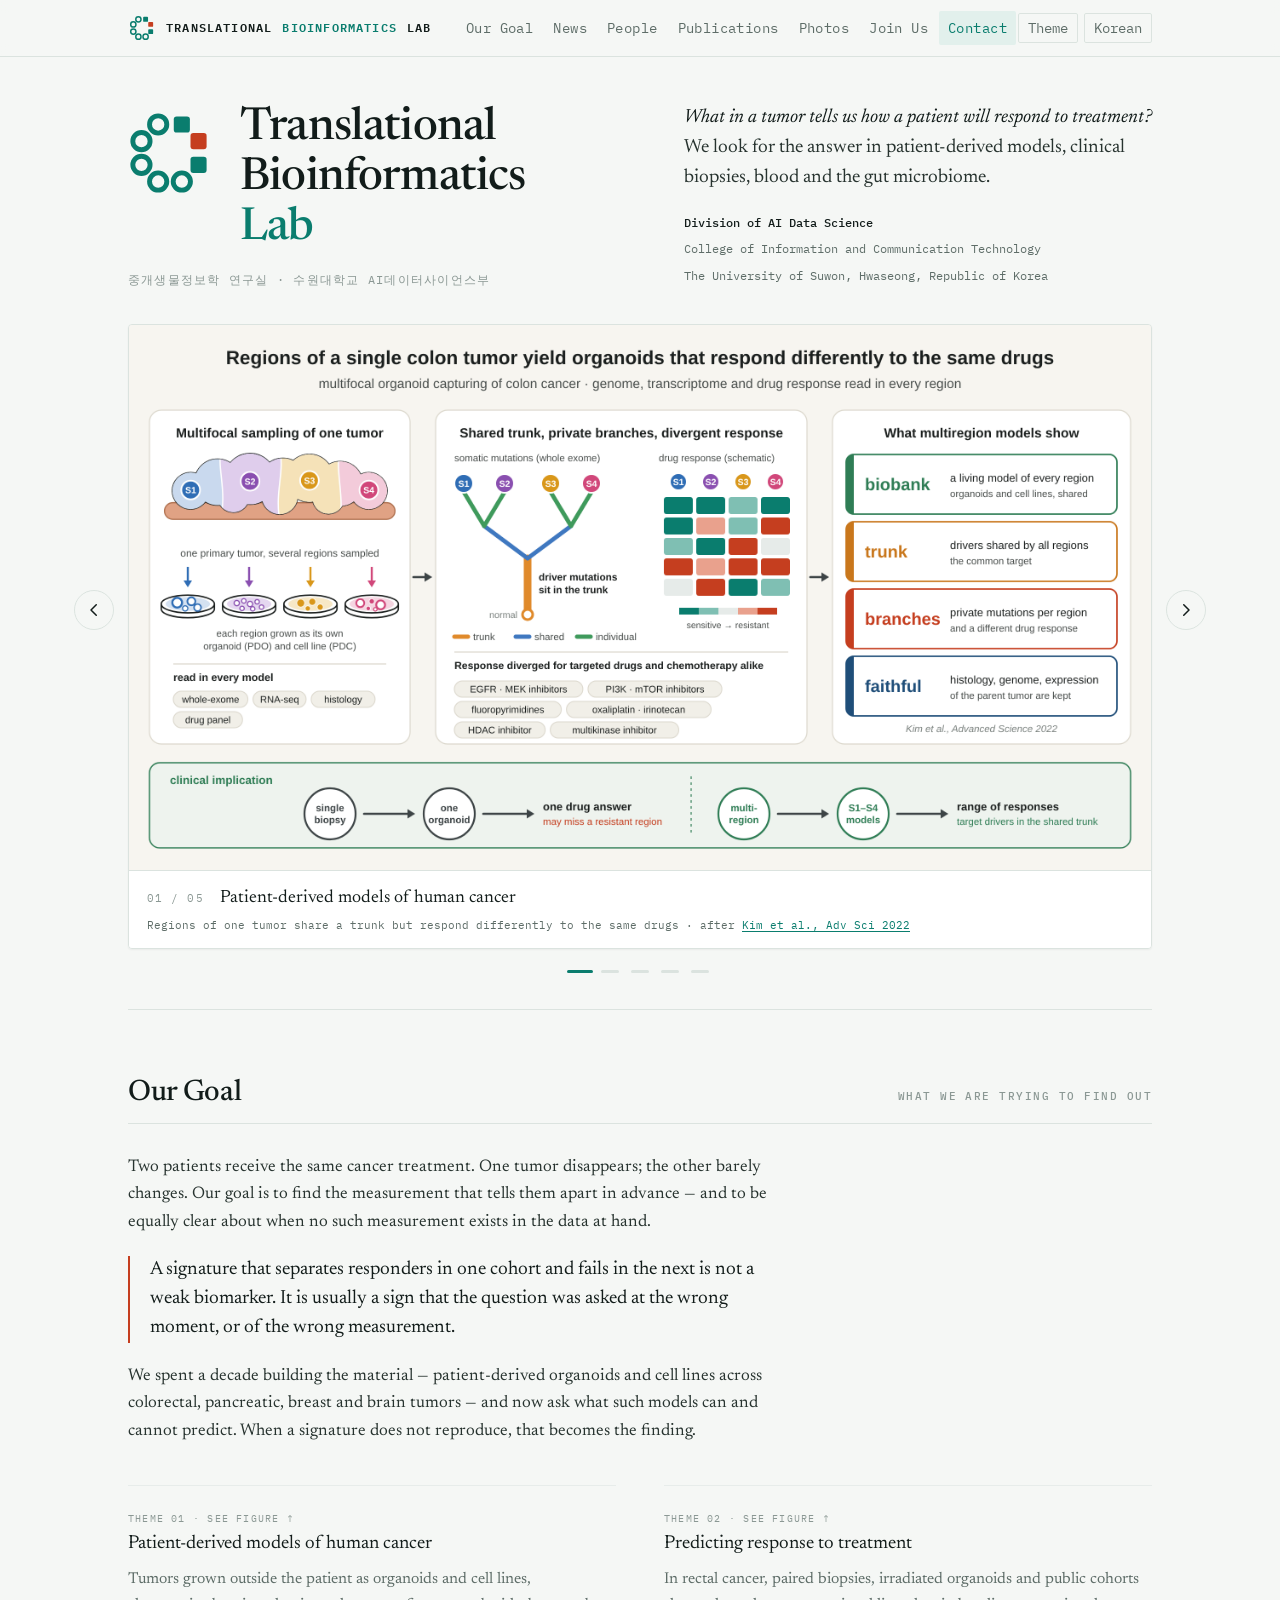
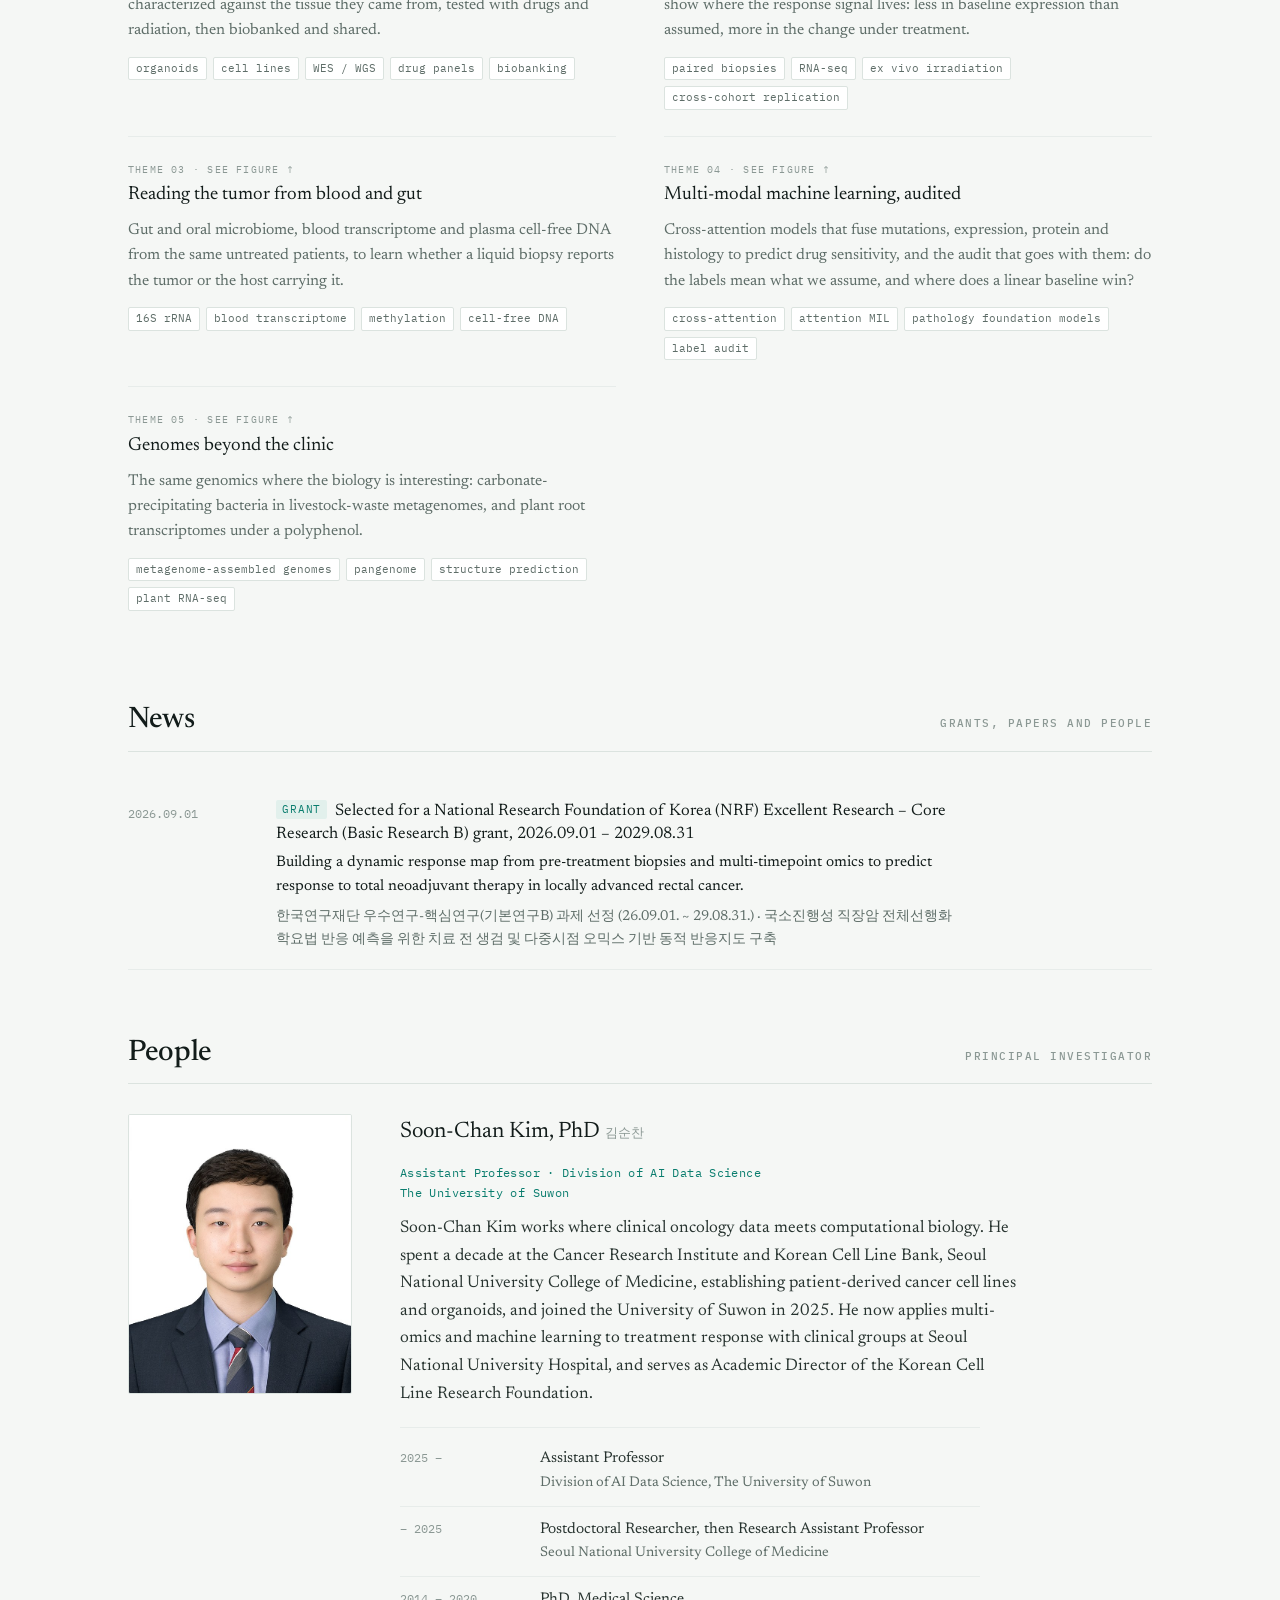
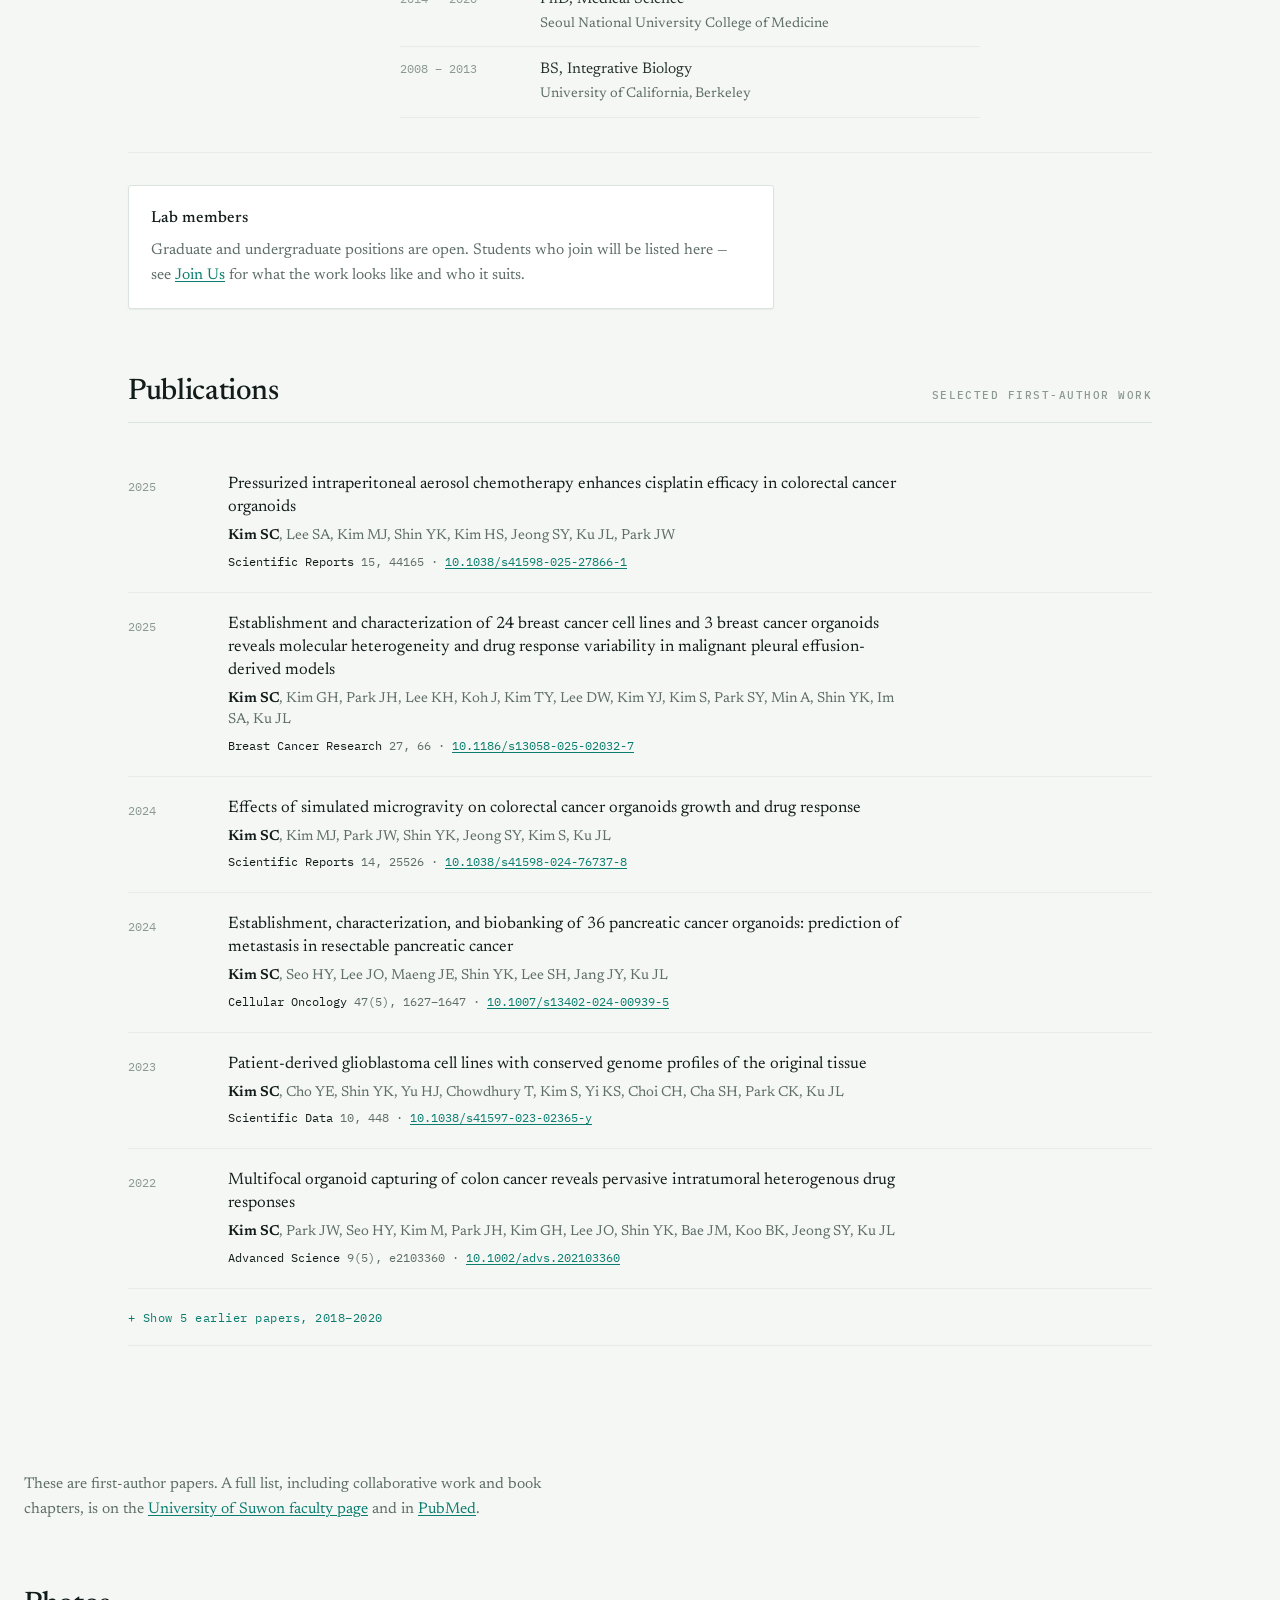
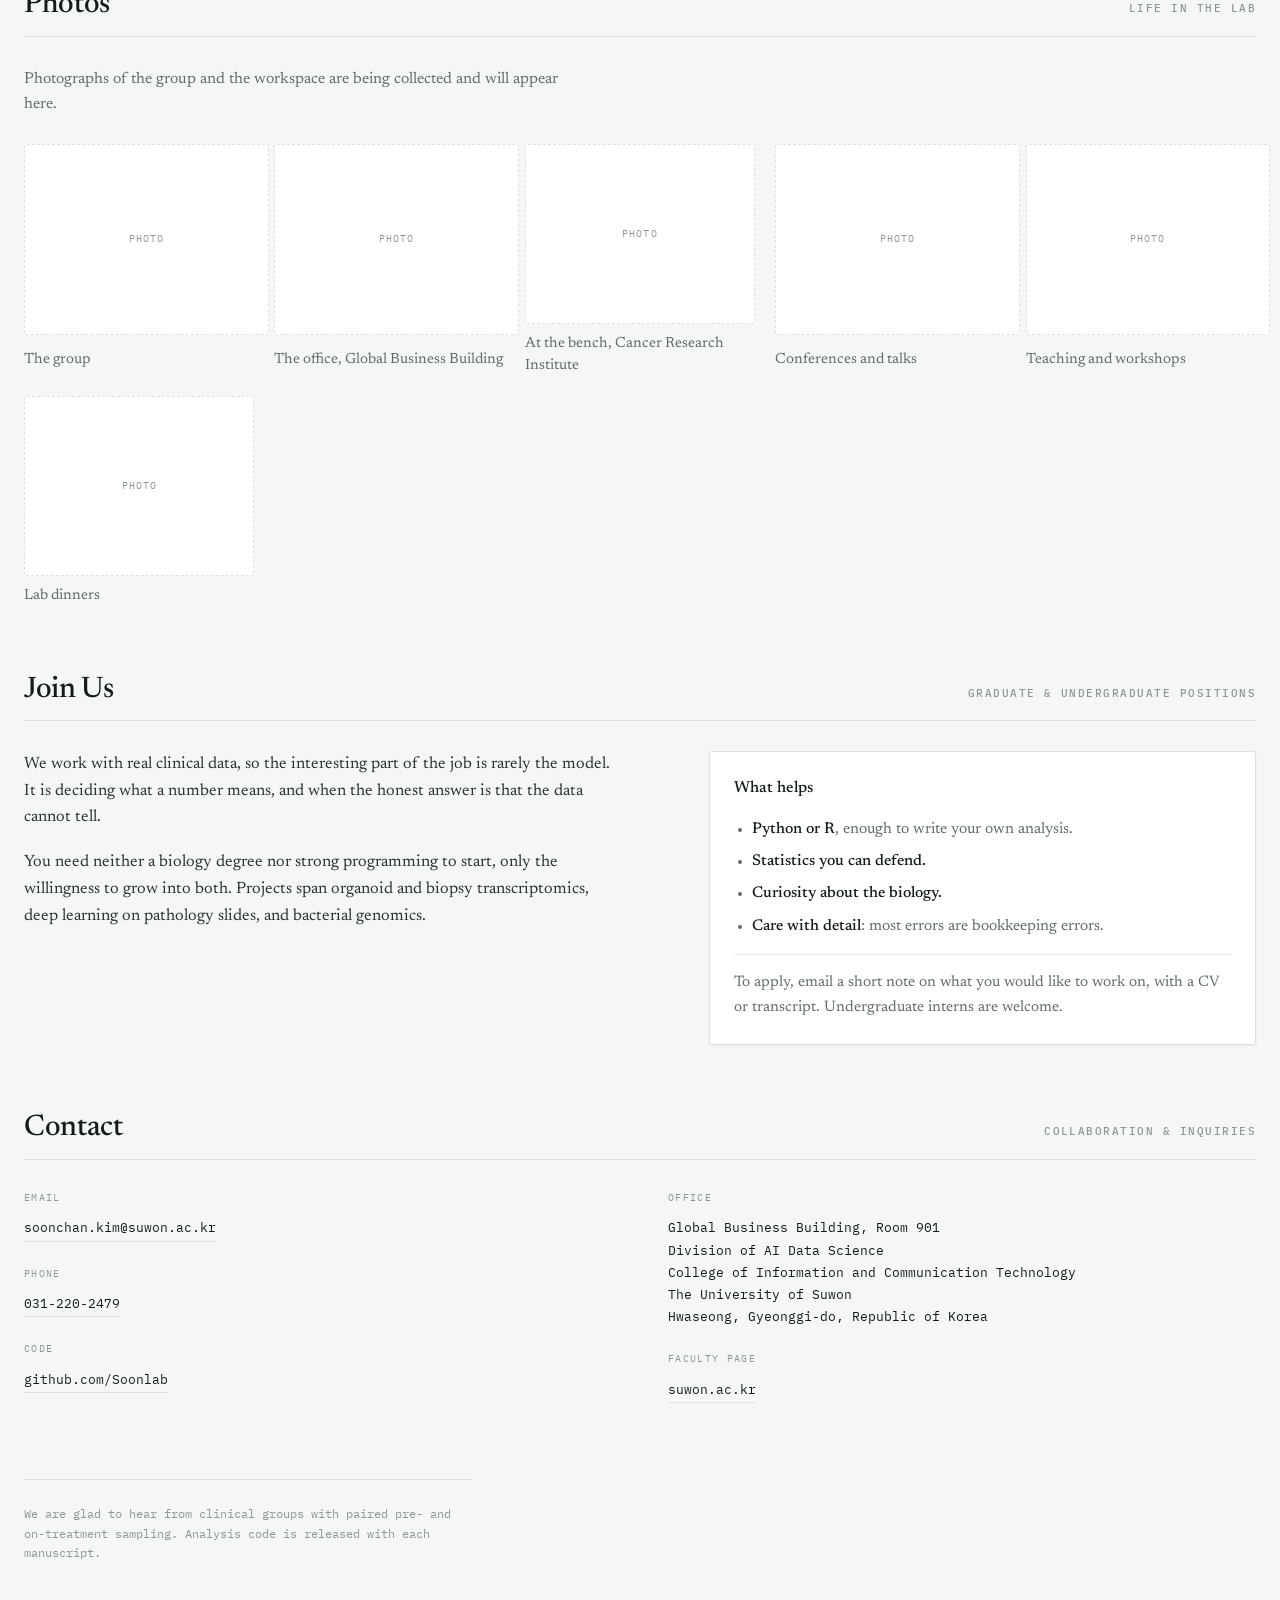
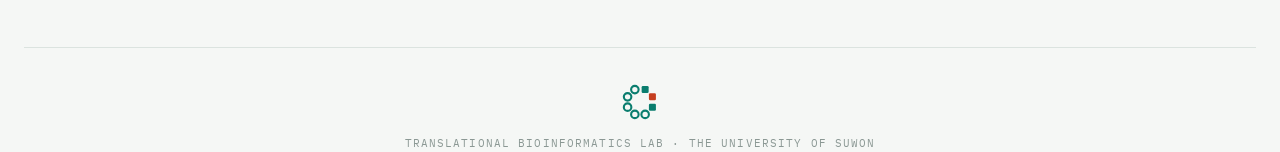
==== commit e144b41d: "Top bar: single row down to 760px (logo-only wordmark below 1040px); move News after Our Goal" ====
--- a/public/index.html
+++ b/public/index.html
@@ -123,13 +123,29 @@
     padding:5px 9px;cursor:pointer;
   }
   .theme-toggle:hover{color:var(--teal);border-color:var(--teal);}
-  @media (max-width:640px){
-    .topbar-inner{gap:0 20px;padding-block:6px 4px;}
+  /* one row whenever it fits: compact the menu a little on narrow laptops */
+  @media (max-width:1100px){
+    .topbar-inner{gap:14px;}
+    nav.menu a{font-size:.8rem;letter-spacing:.02em;padding:6px 7px;}
+    .theme-toggle{font-size:.8rem;padding:5px 7px;}
+  }
+  /* narrower than that: logo-only wordmark so the menu still shares the row */
+  @media (max-width:1040px){
+    .topbar-inner{flex-wrap:nowrap;}
+    .wordmark{font-size:0;gap:0;}
+    .wordmark .logo{width:30px;height:30px;}
     nav.menu{
-      flex-wrap:nowrap;overflow-x:auto;margin-left:-9px;max-width:calc(100% + 18px);
+      flex-wrap:nowrap;overflow-x:auto;min-width:0;
       scrollbar-width:none;-webkit-overflow-scrolling:touch;
     }
     nav.menu::-webkit-scrollbar{display:none;}
+  }
+  /* phones: wordmark row, then the menu as one horizontally scrollable row */
+  @media (max-width:760px){
+    .topbar-inner{flex-wrap:wrap;gap:0 20px;padding-block:6px 4px;}
+    .wordmark{font-size:.74rem;gap:10px;}
+    .wordmark .logo{width:28px;height:28px;}
+    nav.menu{flex:1 0 100%;margin-left:-9px;max-width:calc(100% + 18px);}
   }
 
   .lang-toggle{margin-left:4px;}
@@ -163,7 +179,7 @@
 
   /* ---------------- sections ---------------- */
   section{padding-block:66px 0;scroll-margin-top:72px;}
-  @media (max-width:900px){ section{scroll-margin-top:96px;} }
+  @media (max-width:760px){ section, .showcase{scroll-margin-top:96px;} }
   .sec-head{
     display:flex;align-items:baseline;justify-content:space-between;
     gap:14px;flex-wrap:wrap;
@@ -236,7 +252,6 @@
   .show-dots button[aria-current="true"]::before{background:var(--teal);width:26px;}
 
   /* ---------------- news ---------------- */
-  #news{padding-block:54px 0;}
   .news-list{display:grid;gap:0;}
   .news{
     display:grid;grid-template-columns:minmax(0,1fr);gap:6px;
@@ -444,8 +459,8 @@
   <div class="topbar-inner">
     <a class="wordmark" href="#top"><svg class="logo" viewBox="0 0 64 64" aria-hidden="true"><use href="#lab-logo"/></svg>Translational <span>Bioinformatics</span> Lab</a>
     <nav class="menu" id="menu">
+      <a data-i18n="nav.goal" href="#goal">Our Goal</a>
       <a data-i18n="nav.news" href="#news">News</a>
-      <a data-i18n="nav.goal" href="#goal">Our Goal</a>
       <a data-i18n="nav.people" href="#people">People</a>
       <a data-i18n="nav.pubs" href="#publications">Publications</a>
       <a data-i18n="nav.photos" href="#photos">Photos</a>
@@ -540,23 +555,6 @@
     <div class="show-dots" id="show-dots"></div>
   </div>
 
-  <!-- ============ NEWS ============ -->
-  <section id="news">
-    <div class="sec-head">
-      <h2 data-i18n="news.h2">News</h2>
-      <span data-i18n="news.eye" class="eyebrow">Grants, papers and people</span>
-    </div>
-    <div class="news-list">
-      <div class="news">
-        <time datetime="2026-09-01">2026.09.01</time>
-        <div class="news-body">
-          <div data-i18n="news1.t" class="t"><span class="badge">Grant</span>Selected for a National Research Foundation of Korea (NRF) Excellent Research – Core Research (Basic Research B) grant, 2026.09.01 – 2029.08.31</div>
-          <p data-i18n="news1.d" class="d"><em>Building a dynamic response map from pre-treatment biopsies and multi-timepoint omics to predict response to total neoadjuvant therapy in locally advanced rectal cancer.</em></p>
-          <p class="ko" lang="ko">한국연구재단 우수연구-핵심연구(기본연구B) 과제 선정 (26.09.01. ~ 29.08.31.) · 국소진행성 직장암 전체선행화학요법 반응 예측을 위한 치료 전 생검 및 다중시점 오믹스 기반 동적 반응지도 구축</p>
-        </div>
-      </div>
-    </div>
-  </section>
 
   <!-- ============ OUR GOAL ============ -->
   <section id="goal">
@@ -599,6 +597,24 @@
         <p data-i18n="theme5.p">The same genomics where the biology is interesting: carbonate-precipitating bacteria in livestock-waste metagenomes, and plant root transcriptomes under a polyphenol.</p>
         <div class="tags"><span class="tag">metagenome-assembled genomes</span><span class="tag">pangenome</span><span class="tag">structure prediction</span><span class="tag">plant RNA-seq</span></div>
       </article>
+    </div>
+  </section>
+
+  <!-- ============ NEWS ============ -->
+  <section id="news">
+    <div class="sec-head">
+      <h2 data-i18n="news.h2">News</h2>
+      <span data-i18n="news.eye" class="eyebrow">Grants, papers and people</span>
+    </div>
+    <div class="news-list">
+      <div class="news">
+        <time datetime="2026-09-01">2026.09.01</time>
+        <div class="news-body">
+          <div data-i18n="news1.t" class="t"><span class="badge">Grant</span>Selected for a National Research Foundation of Korea (NRF) Excellent Research – Core Research (Basic Research B) grant, 2026.09.01 – 2029.08.31</div>
+          <p data-i18n="news1.d" class="d"><em>Building a dynamic response map from pre-treatment biopsies and multi-timepoint omics to predict response to total neoadjuvant therapy in locally advanced rectal cancer.</em></p>
+          <p class="ko" lang="ko">한국연구재단 우수연구-핵심연구(기본연구B) 과제 선정 (26.09.01. ~ 29.08.31.) · 국소진행성 직장암 전체선행화학요법 반응 예측을 위한 치료 전 생검 및 다중시점 오믹스 기반 동적 반응지도 구축</p>
+        </div>
+      </div>
     </div>
   </section>
 
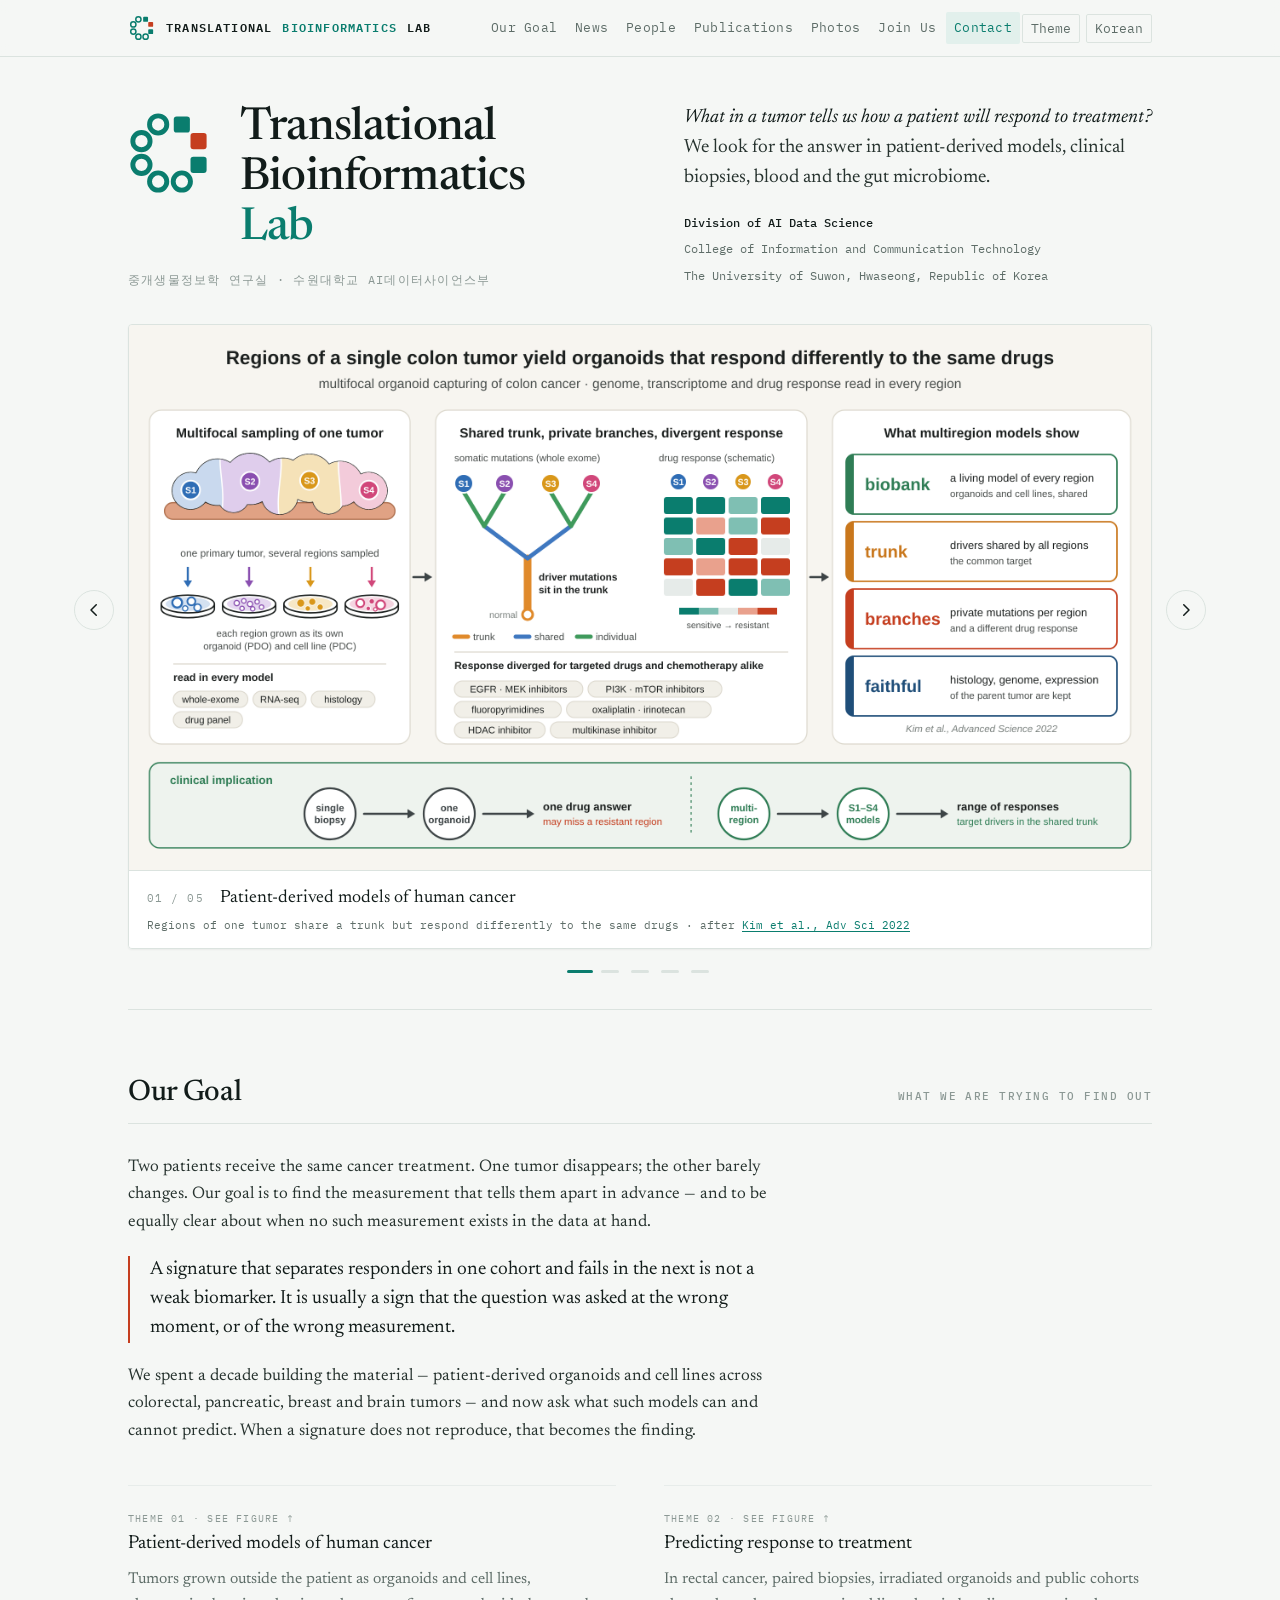
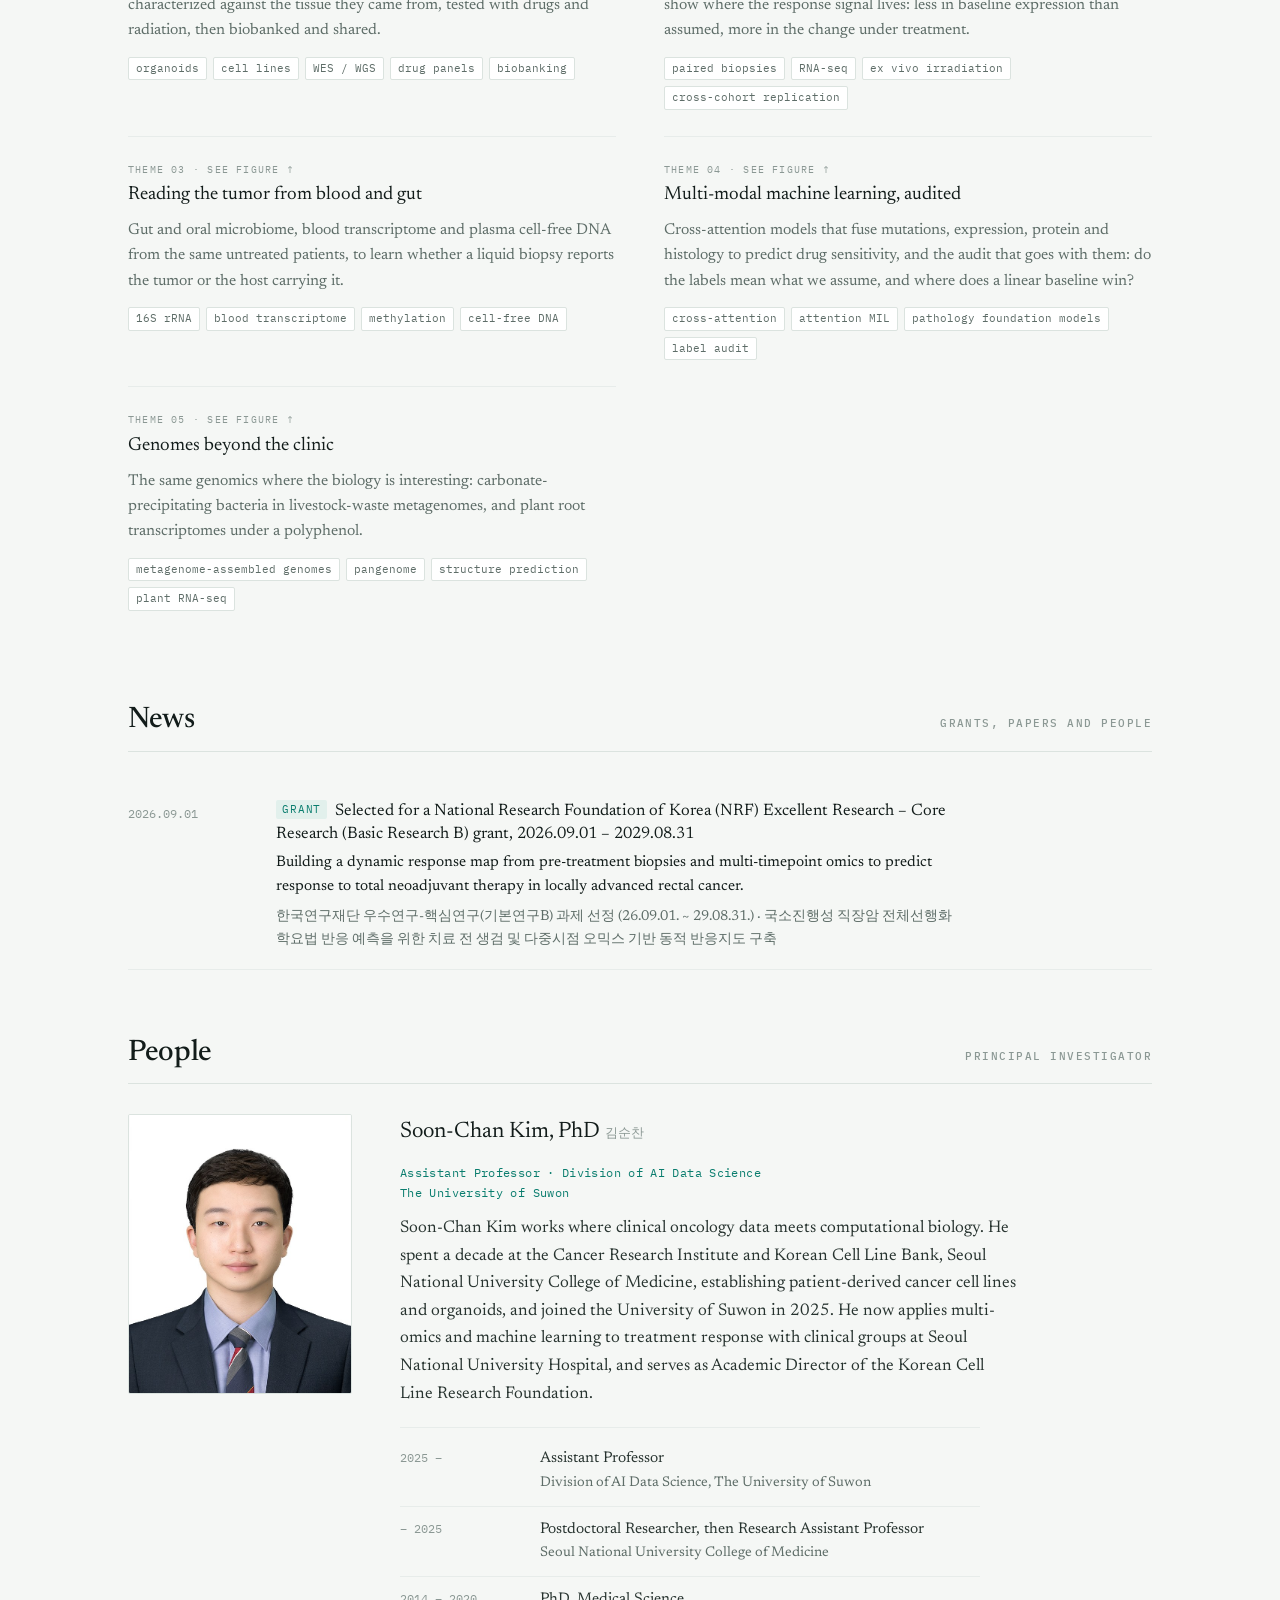
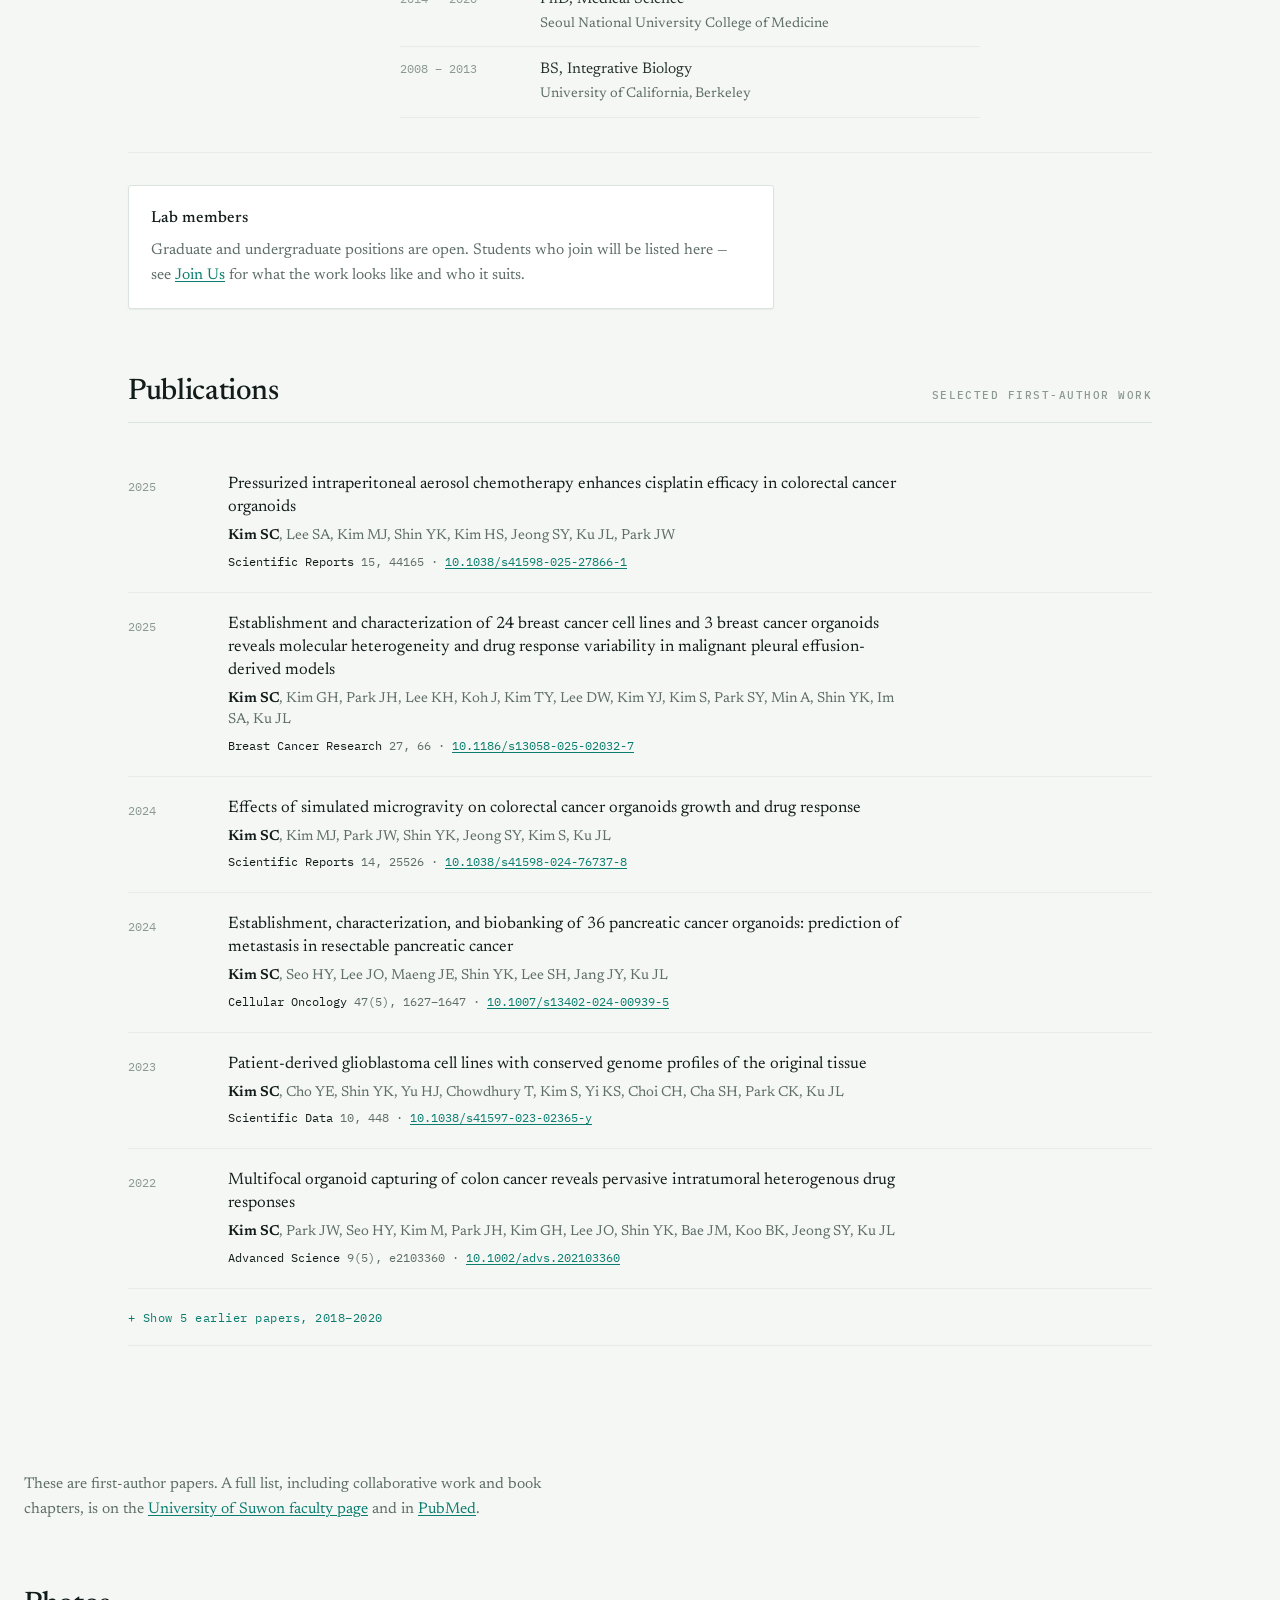
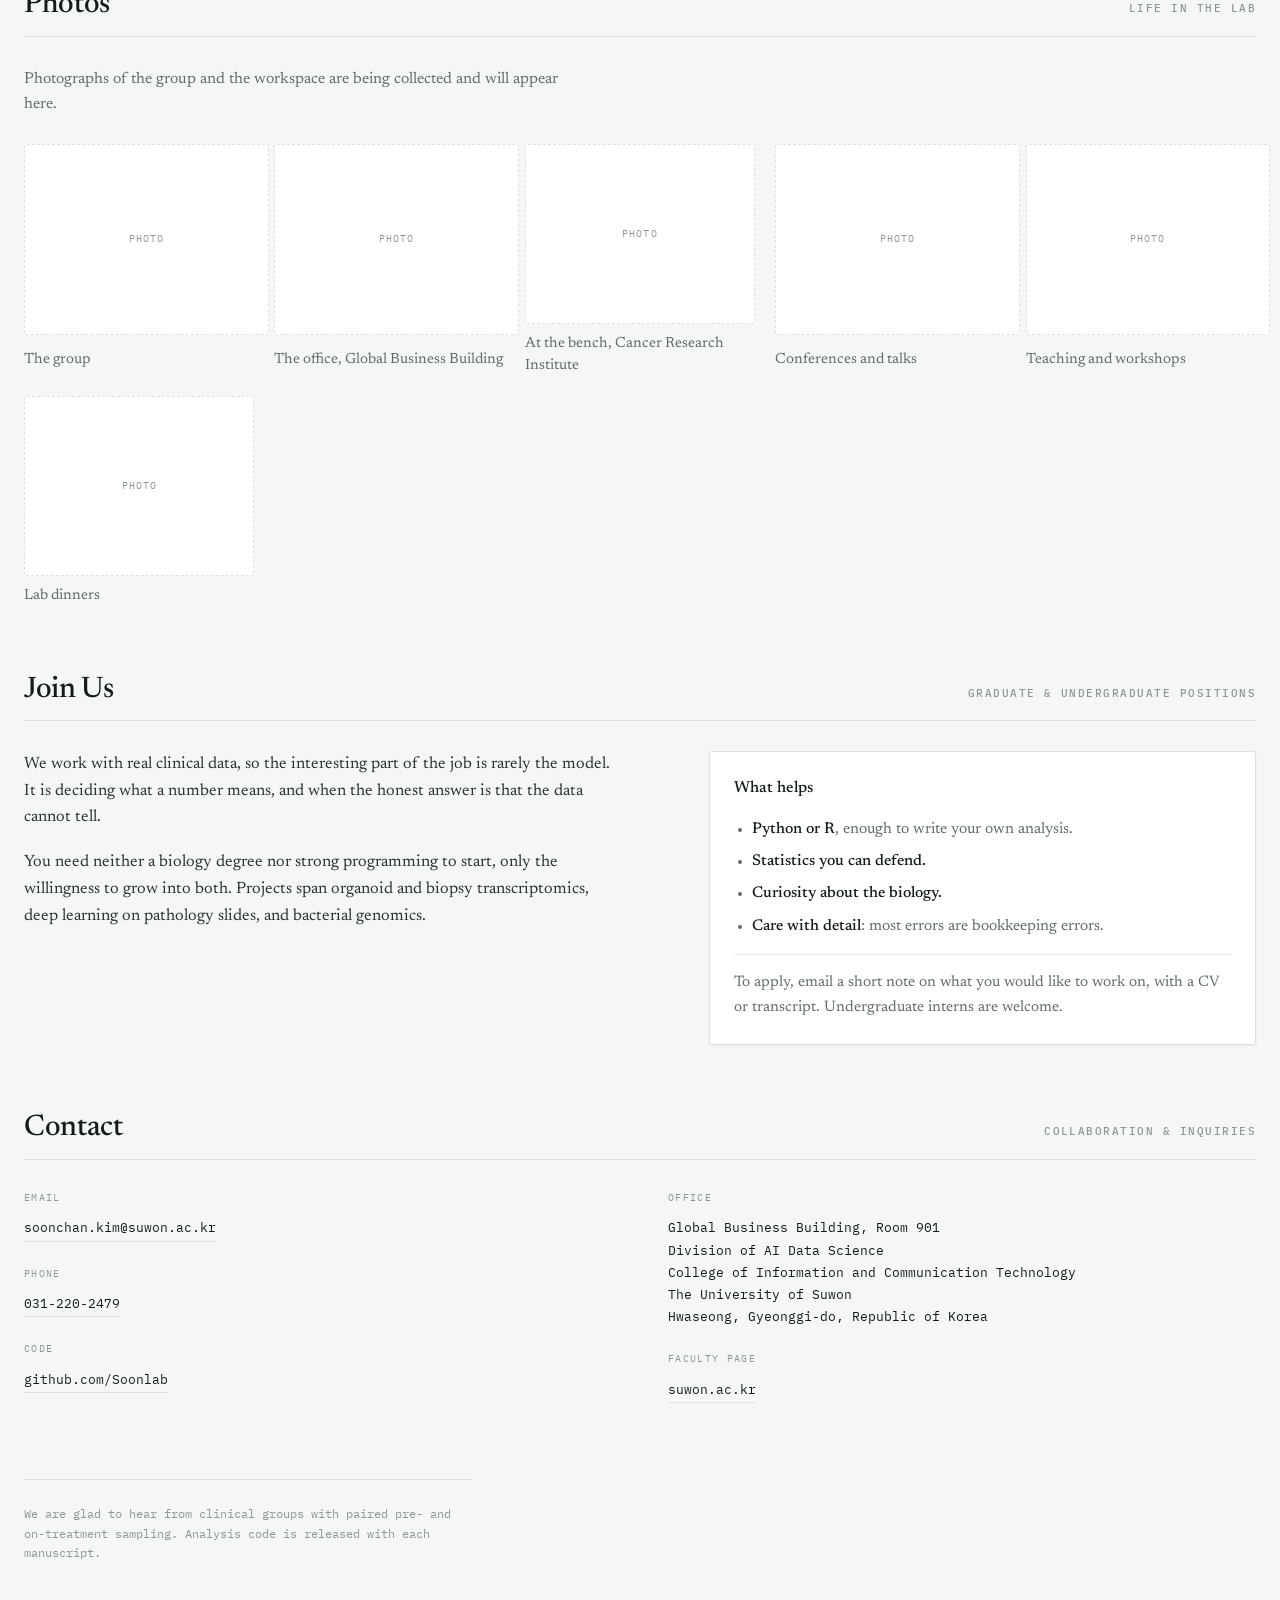
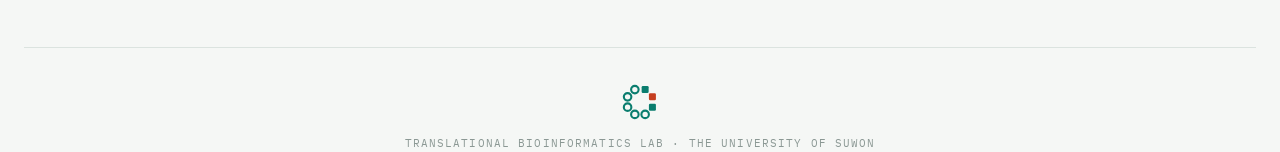
==== commit 32b6a064: "Top bar: smaller menu type (.8rem), never wraps above phone width; tiers at 1080/960/700px sized wit" ====
--- a/public/index.html
+++ b/public/index.html
@@ -110,40 +110,38 @@
   nav.menu{display:flex;gap:2px;flex-wrap:wrap;margin-left:auto;align-items:center;}
   nav.menu a{
     font-family:var(--mono);
-    font-size:.875rem;letter-spacing:.03em;
+    font-size:.8rem;letter-spacing:.02em;
     color:var(--muted);text-decoration:none;
-    padding:6px 9px;border-radius:2px;white-space:nowrap;
+    padding:6px 8px;border-radius:2px;white-space:nowrap;
   }
   nav.menu a:hover{color:var(--ink);background:var(--rule-soft);}
   nav.menu a.active{color:var(--teal);background:var(--teal-soft);}
   .theme-toggle{
     font-family:var(--mono);
-    font-size:.875rem;color:var(--muted);
+    font-size:.8rem;color:var(--muted);
     background:none;border:1px solid var(--rule);border-radius:2px;
-    padding:5px 9px;cursor:pointer;
+    padding:5px 8px;cursor:pointer;
   }
   .theme-toggle:hover{color:var(--teal);border-color:var(--teal);}
-  /* one row whenever it fits: compact the menu a little on narrow laptops */
-  @media (max-width:1100px){
+  /* the bar never wraps above phone width; it steps down instead */
+  .topbar-inner{flex-wrap:nowrap;}
+  nav.menu{flex-wrap:nowrap;min-width:0;}
+  @media (max-width:1080px){
     .topbar-inner{gap:14px;}
-    nav.menu a{font-size:.8rem;letter-spacing:.02em;padding:6px 7px;}
-    .theme-toggle{font-size:.8rem;padding:5px 7px;}
-  }
-  /* narrower than that: logo-only wordmark so the menu still shares the row */
-  @media (max-width:1040px){
-    .topbar-inner{flex-wrap:nowrap;}
+    nav.menu a{font-size:.74rem;letter-spacing:.01em;padding:6px 6px;}
+    .theme-toggle{font-size:.74rem;padding:5px 6px;}
+    .wordmark{font-size:.7rem;letter-spacing:.08em;}
+  }
+  @media (max-width:960px){
     .wordmark{font-size:0;gap:0;}
     .wordmark .logo{width:30px;height:30px;}
-    nav.menu{
-      flex-wrap:nowrap;overflow-x:auto;min-width:0;
-      scrollbar-width:none;-webkit-overflow-scrolling:touch;
-    }
+    nav.menu{overflow-x:auto;scrollbar-width:none;-webkit-overflow-scrolling:touch;}
     nav.menu::-webkit-scrollbar{display:none;}
   }
   /* phones: wordmark row, then the menu as one horizontally scrollable row */
-  @media (max-width:760px){
+  @media (max-width:700px){
     .topbar-inner{flex-wrap:wrap;gap:0 20px;padding-block:6px 4px;}
-    .wordmark{font-size:.74rem;gap:10px;}
+    .wordmark{font-size:.74rem;letter-spacing:.1em;gap:10px;}
     .wordmark .logo{width:28px;height:28px;}
     nav.menu{flex:1 0 100%;margin-left:-9px;max-width:calc(100% + 18px);}
   }
@@ -179,7 +177,7 @@
 
   /* ---------------- sections ---------------- */
   section{padding-block:66px 0;scroll-margin-top:72px;}
-  @media (max-width:760px){ section, .showcase{scroll-margin-top:96px;} }
+  @media (max-width:700px){ section, .showcase{scroll-margin-top:96px;} }
   .sec-head{
     display:flex;align-items:baseline;justify-content:space-between;
     gap:14px;flex-wrap:wrap;
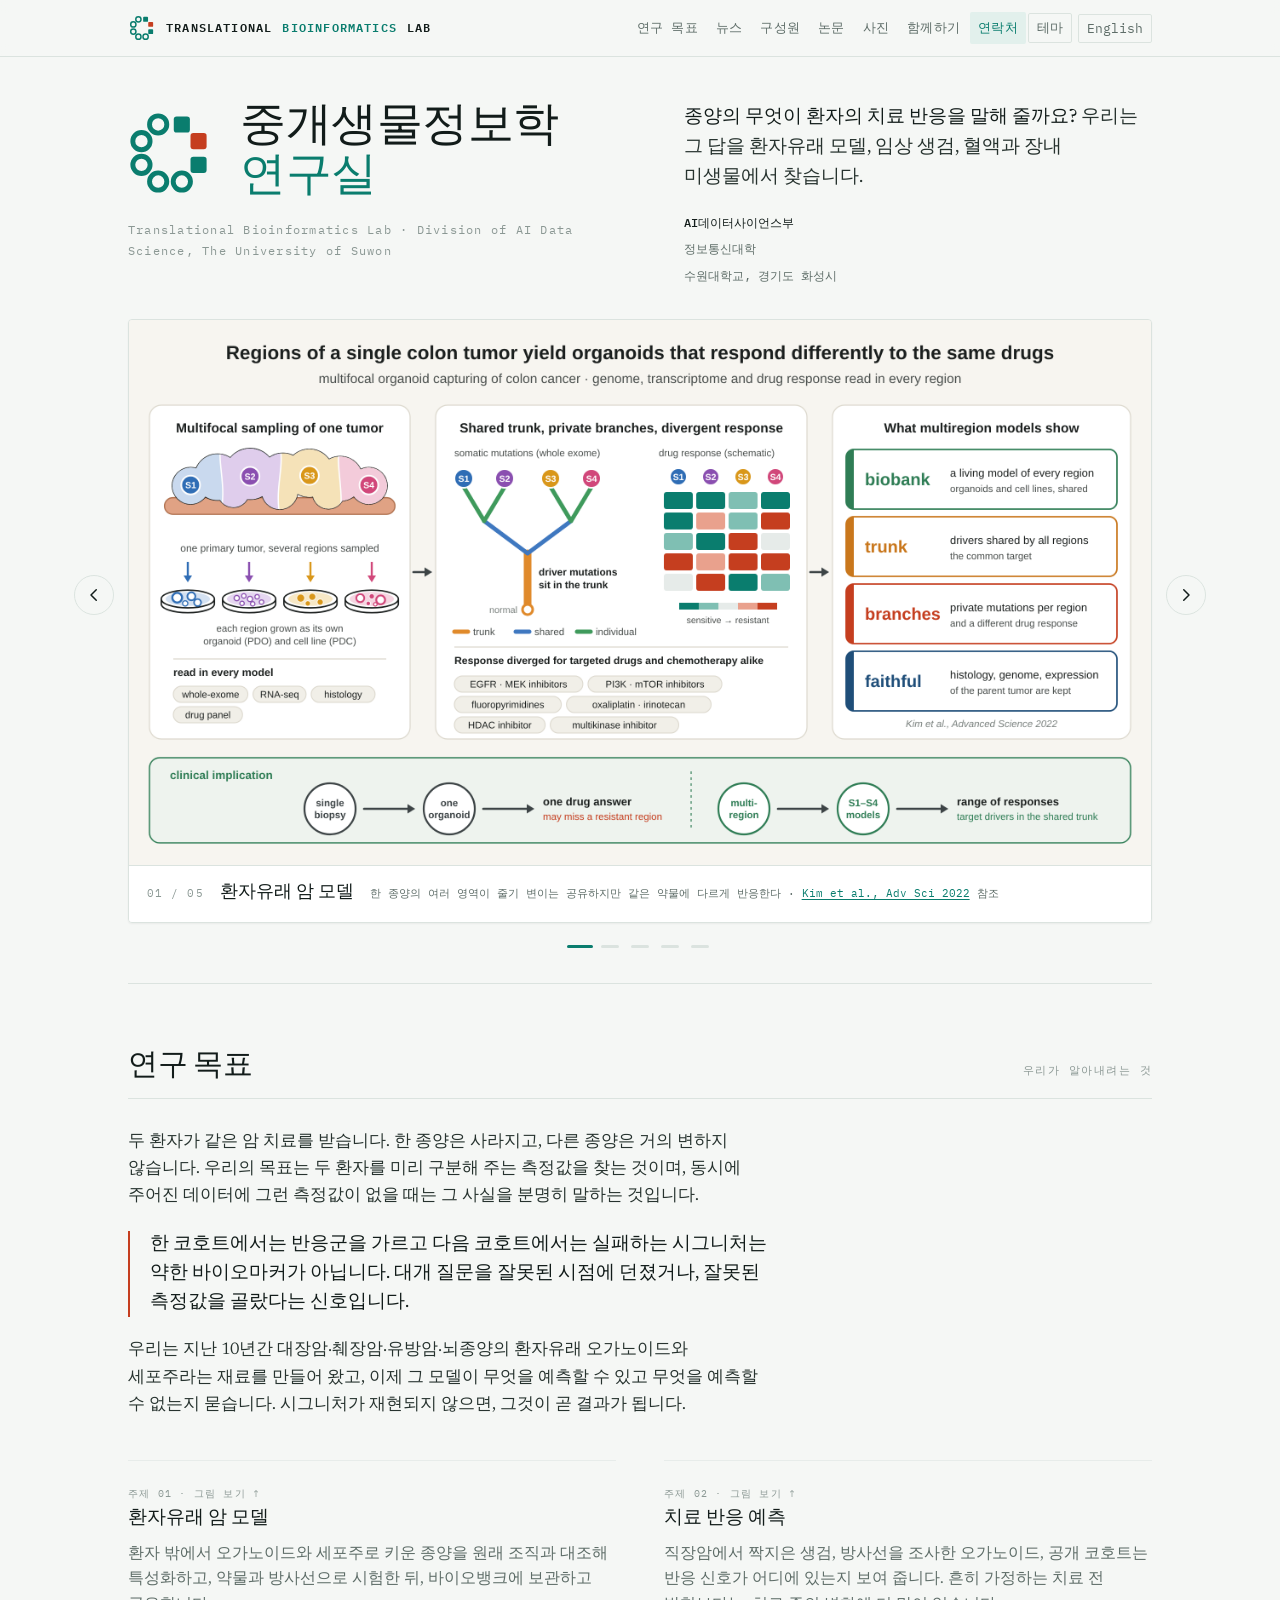
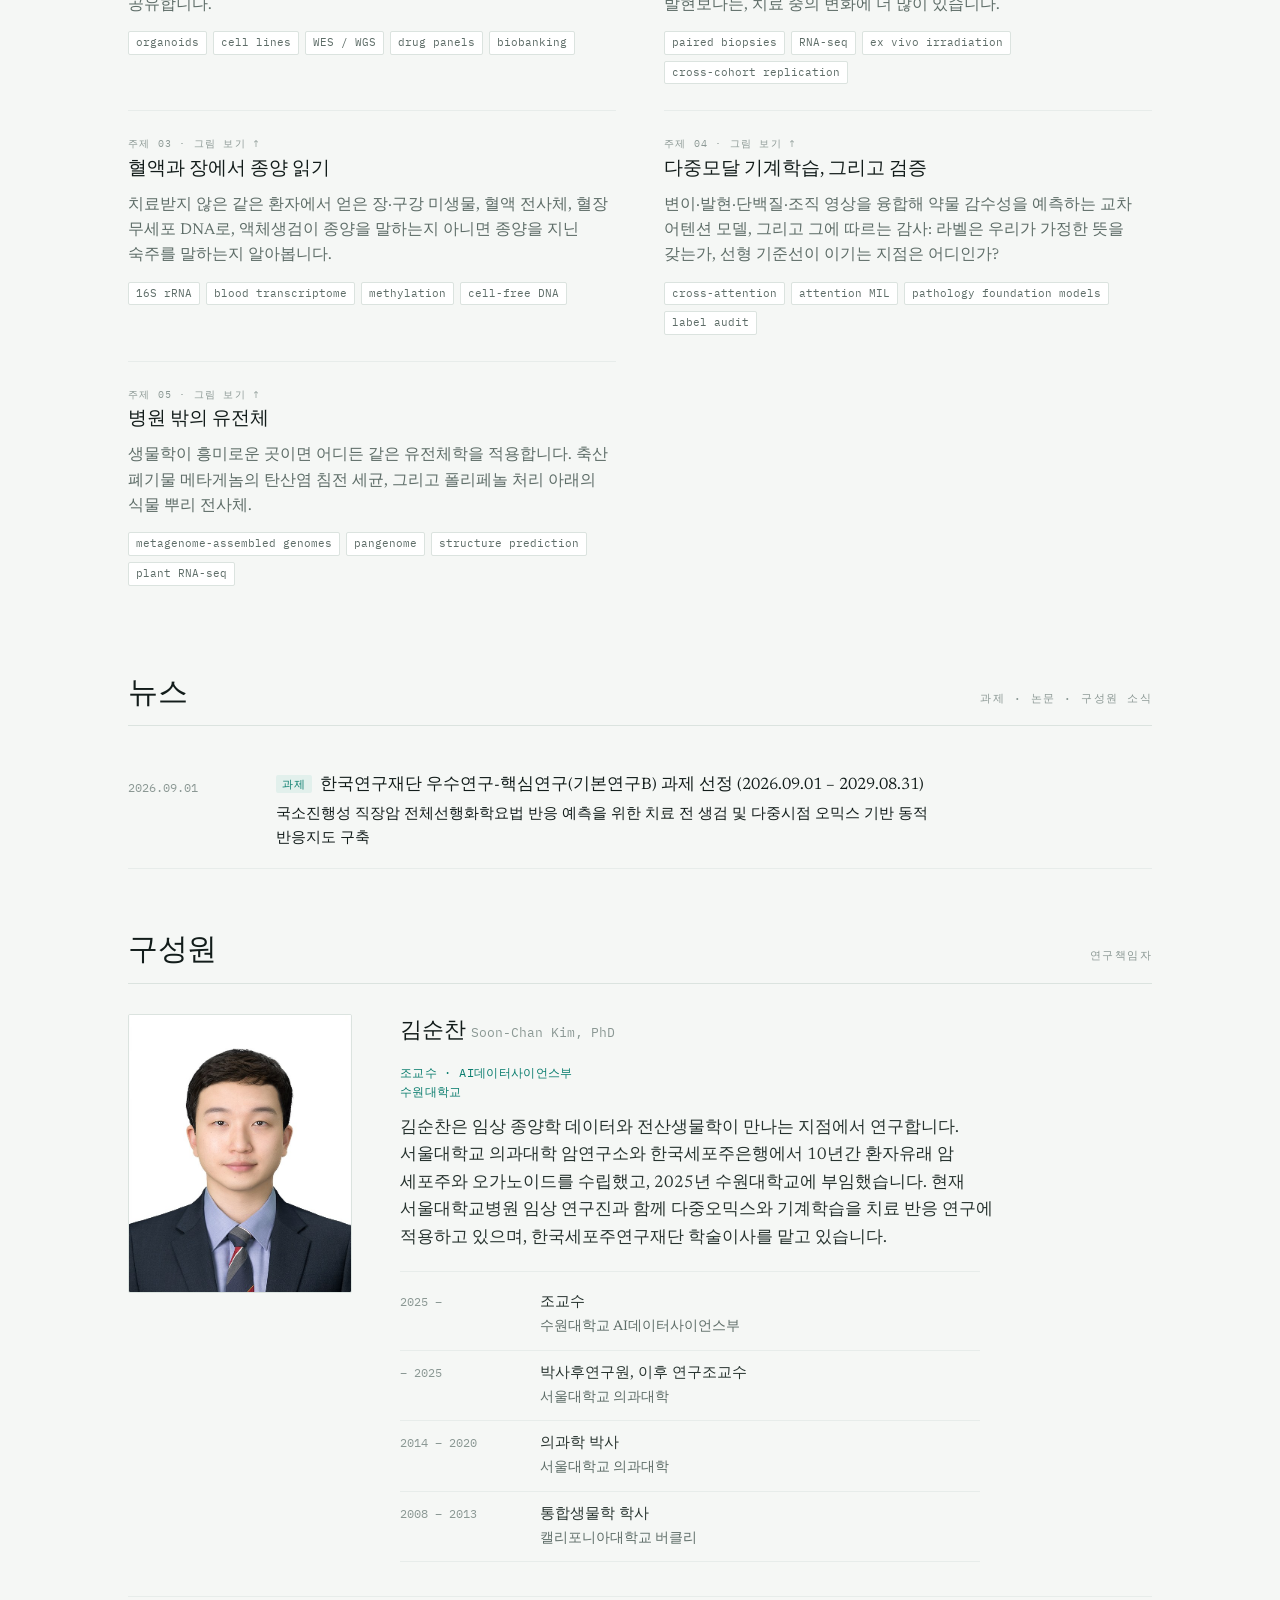
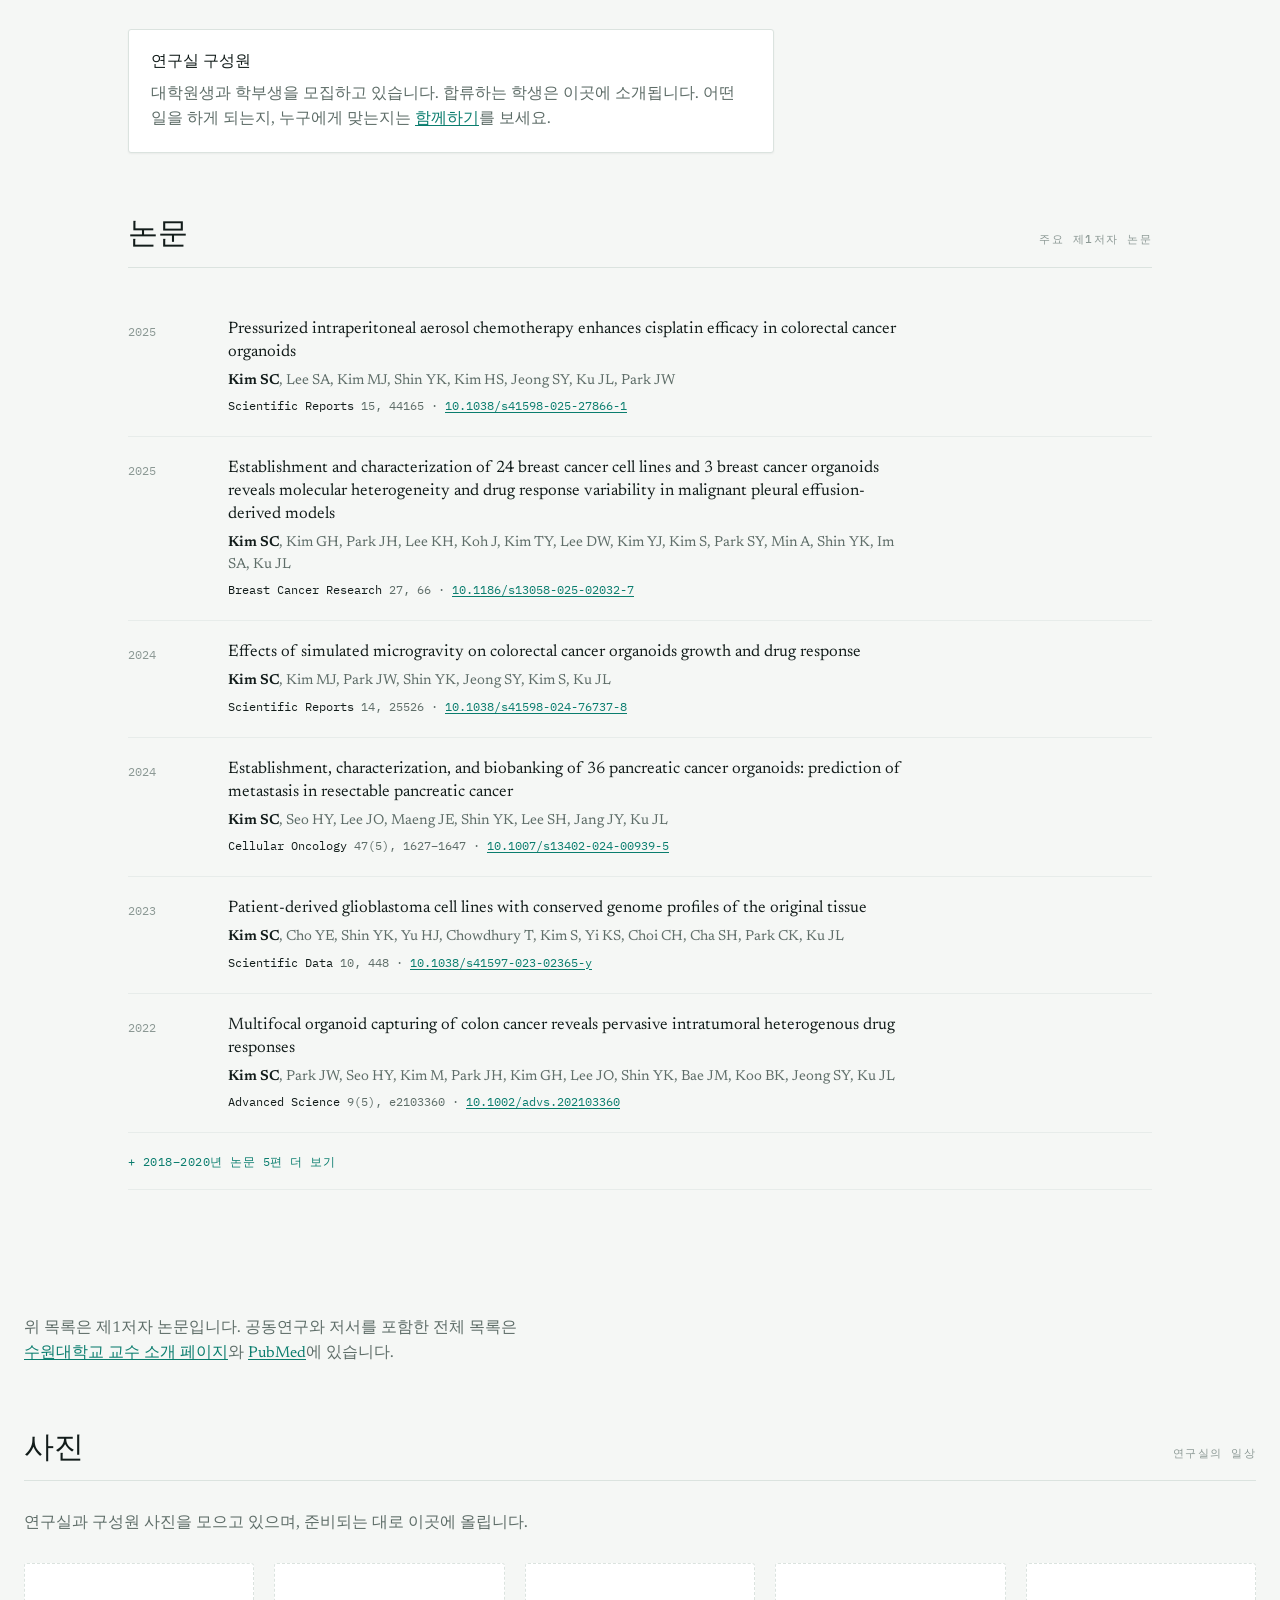
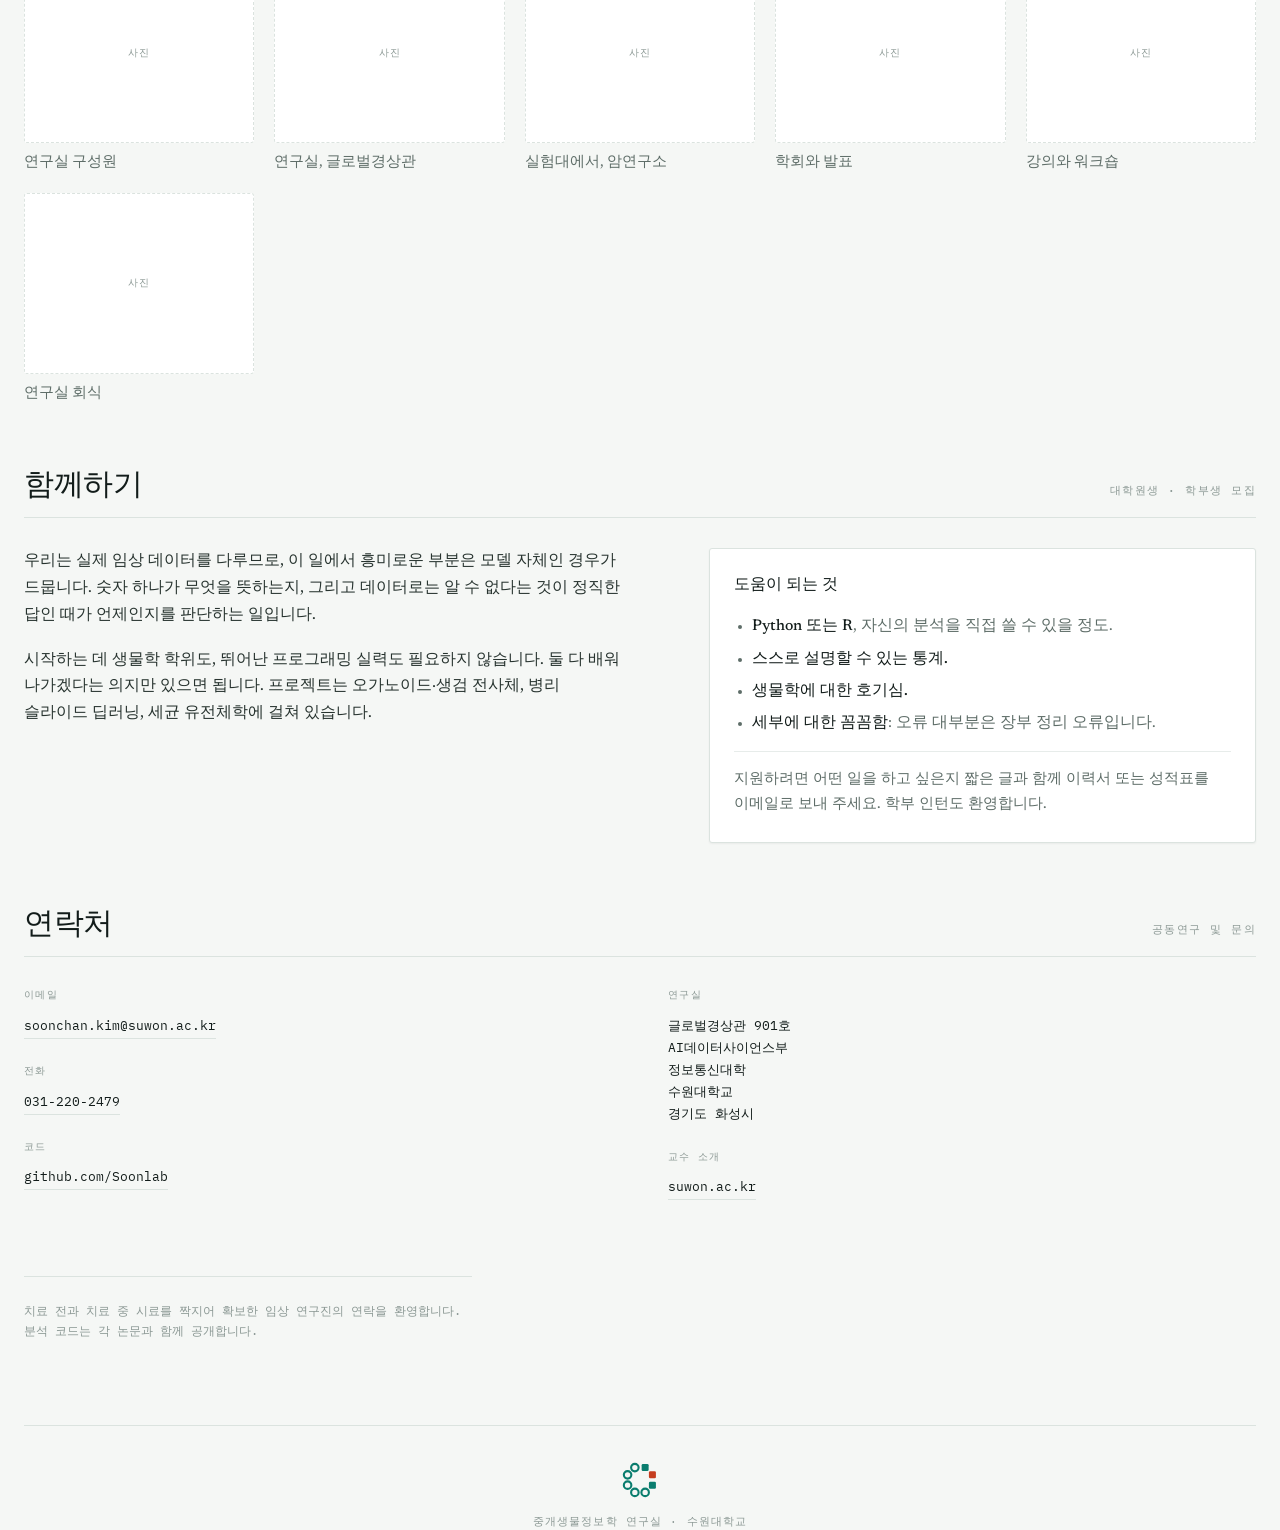
==== commit e4562ca5: "Korean first on first visit; hide body until the language is applied to avoid an English flash" ====
--- a/public/index.html
+++ b/public/index.html
@@ -15,6 +15,7 @@
 <meta name="twitter:card" content="summary_large_image">
 <link rel="icon" href="favicon.svg" type="image/svg+xml">
 <link rel="apple-touch-icon" href="apple-touch-icon.png">
+<script>document.documentElement.setAttribute('data-lang-pending','');</script>
 <style>
   :root{color-scheme:light;padding-top:env(safe-area-inset-top,0px);padding-bottom:env(safe-area-inset-bottom,0px)}
   html{scroll-behavior:smooth}
@@ -22,6 +23,7 @@
   body{margin:0}
   img{max-width:100%}
   [hidden]{display:none!important}
+  html[data-lang-pending] body{visibility:hidden}
 </style>
 <title>Translational Bioinformatics Lab</title>
 <link rel="stylesheet" href="fonts/fonts.css">
@@ -970,13 +972,14 @@
         btn.setAttribute('aria-label', lang === 'ko' ? '영어로 보기' : 'View in Korean');
       }
     }
-    var lang = 'en';
+    var lang = 'ko';  /* Korean first; English on request or by stored choice */
     try {
       var q = new URLSearchParams(location.search).get('lang');
       var st = localStorage.getItem('tbl-lang');
       if (q === 'ko' || q === 'en') lang = q; else if (st === 'ko' || st === 'en') lang = st;
     } catch (e) {}
     if (lang === 'ko') apply('ko');
+    root.removeAttribute('data-lang-pending');
     if (btn) btn.addEventListener('click', function(){
       lang = (root.getAttribute('lang') === 'ko') ? 'en' : 'ko';
       apply(lang);
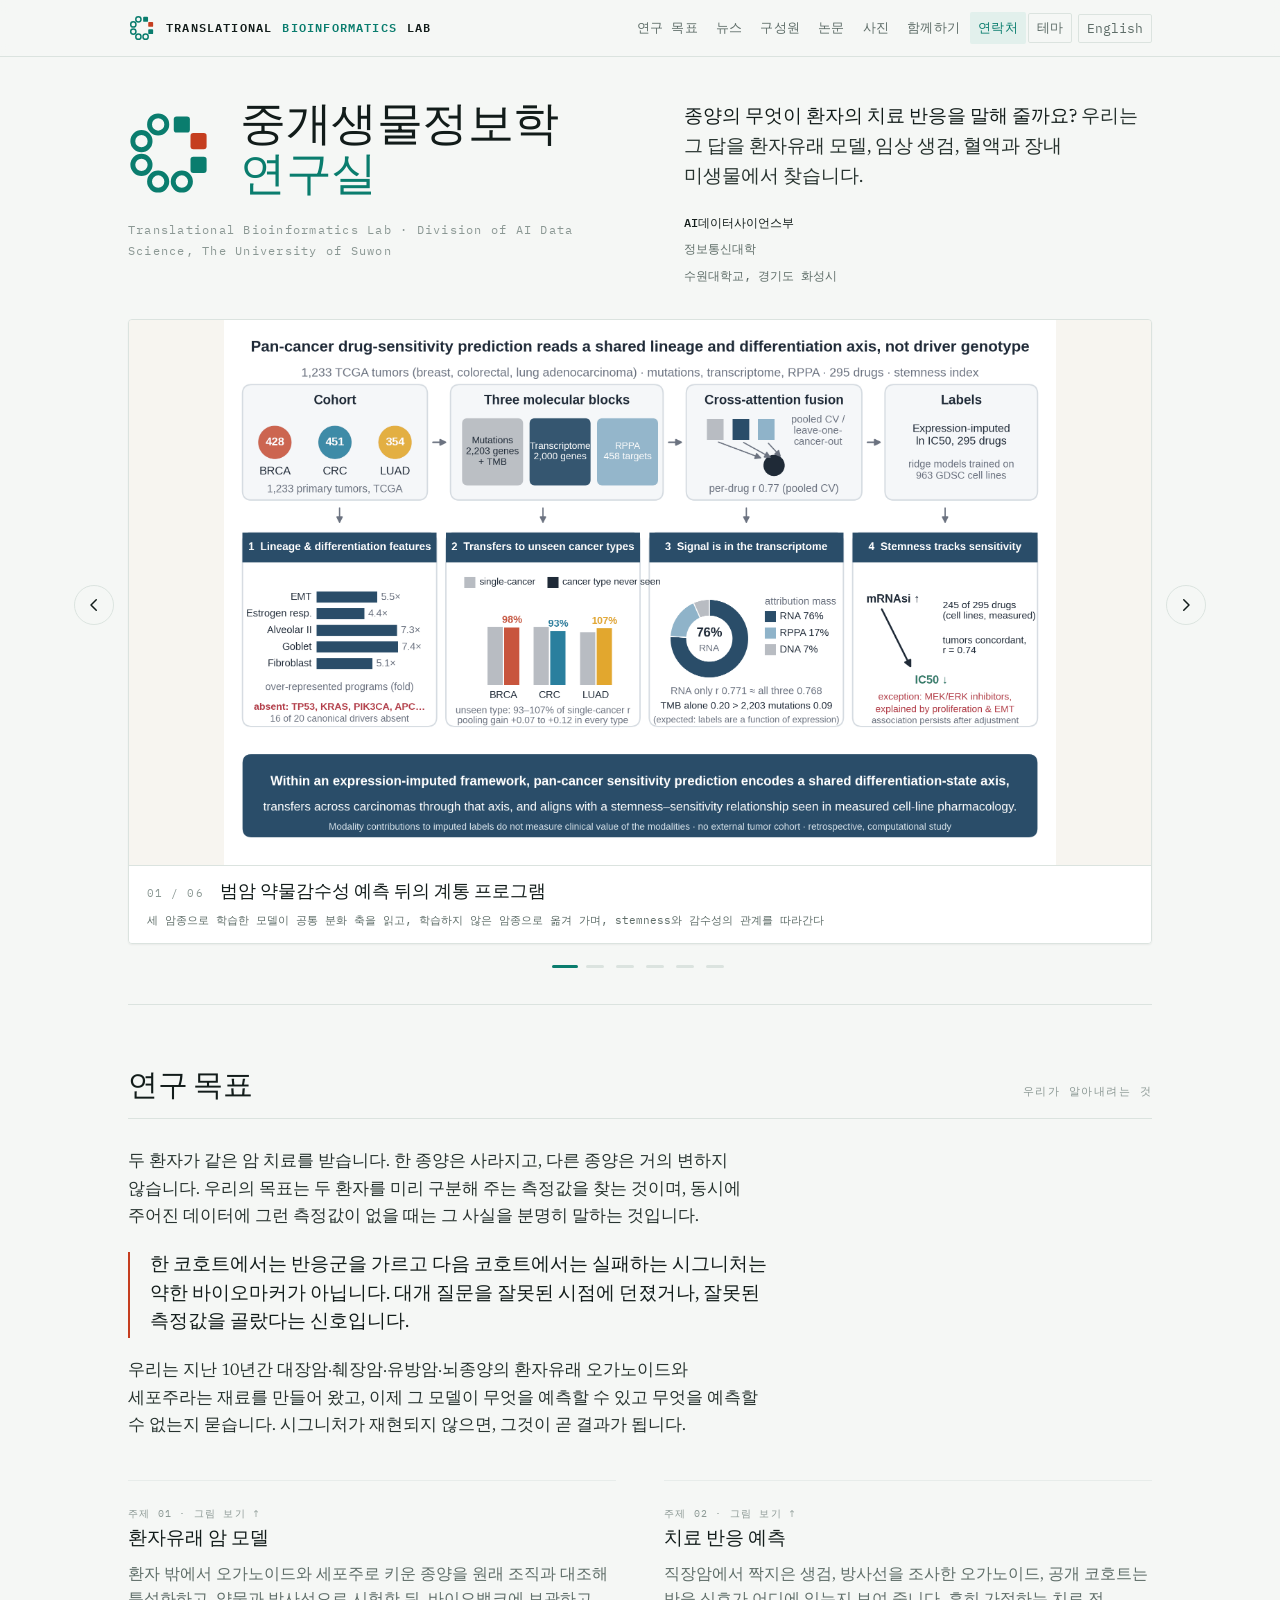
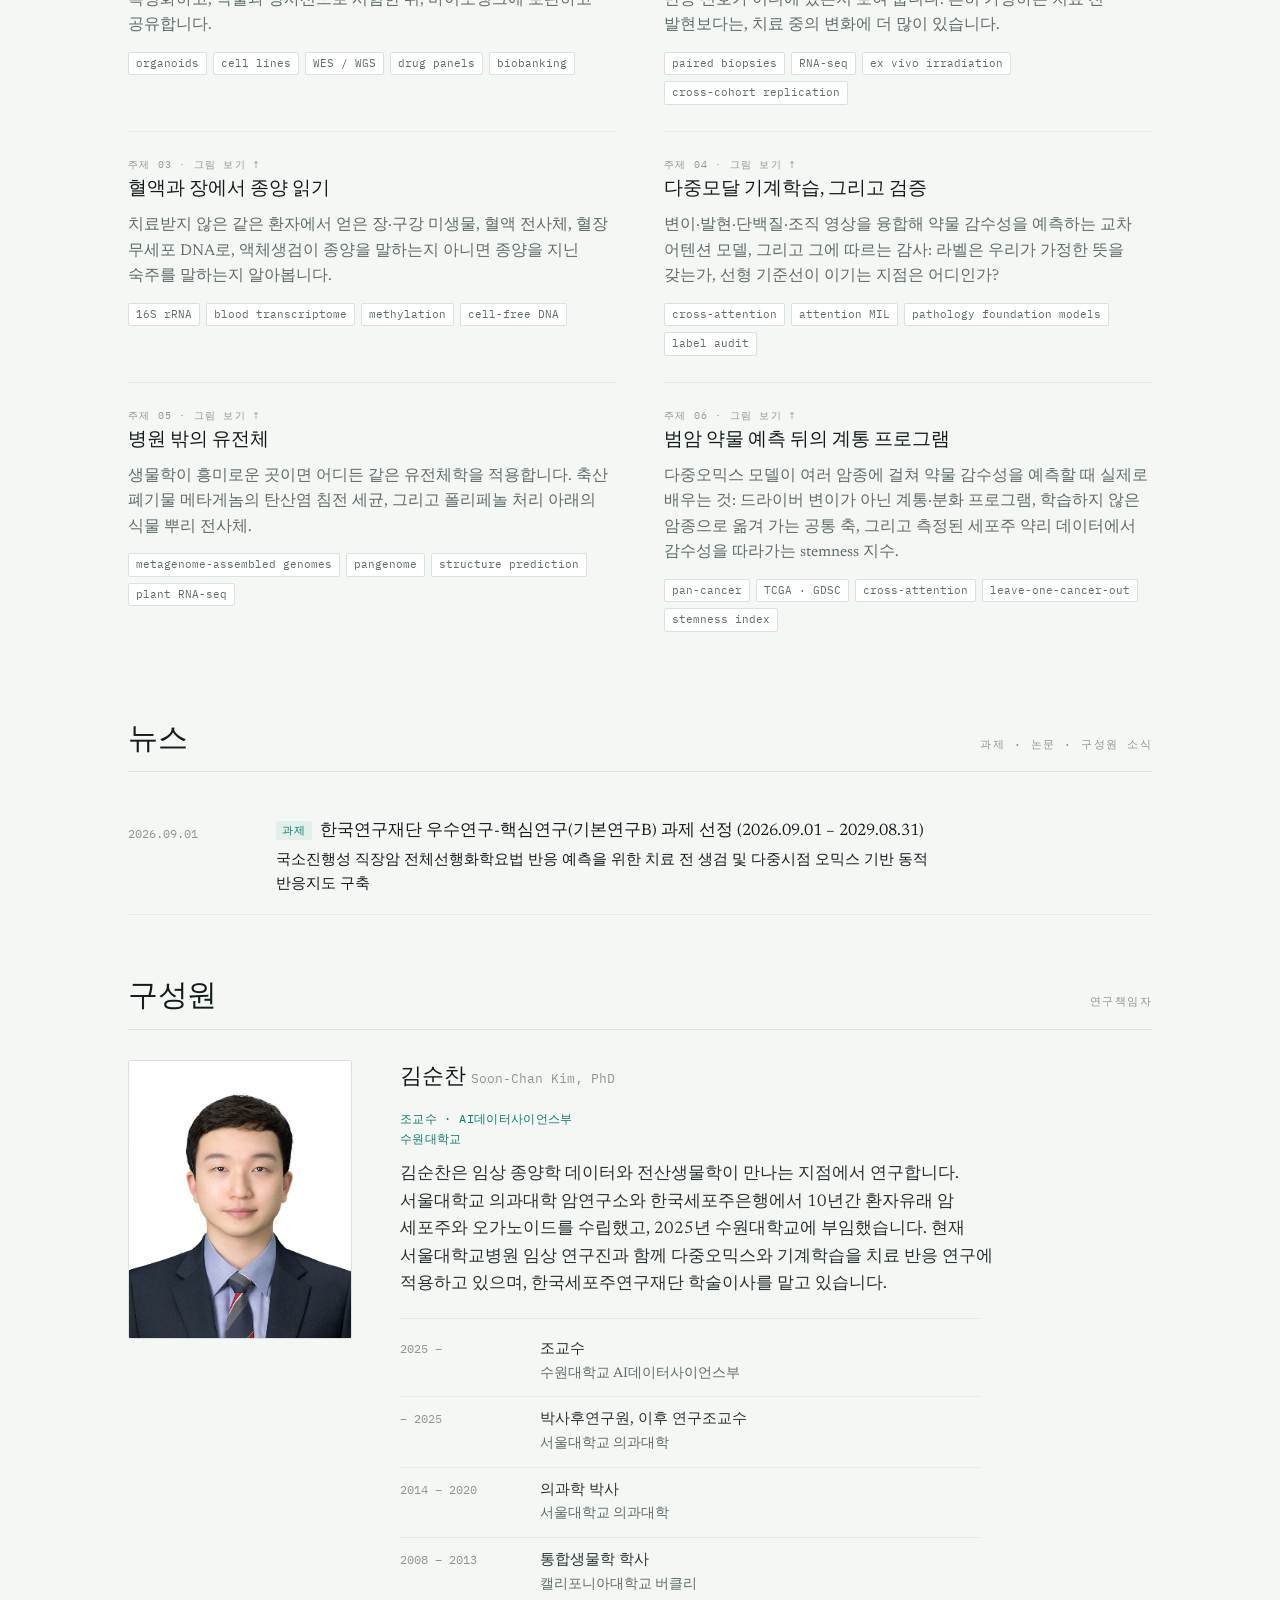
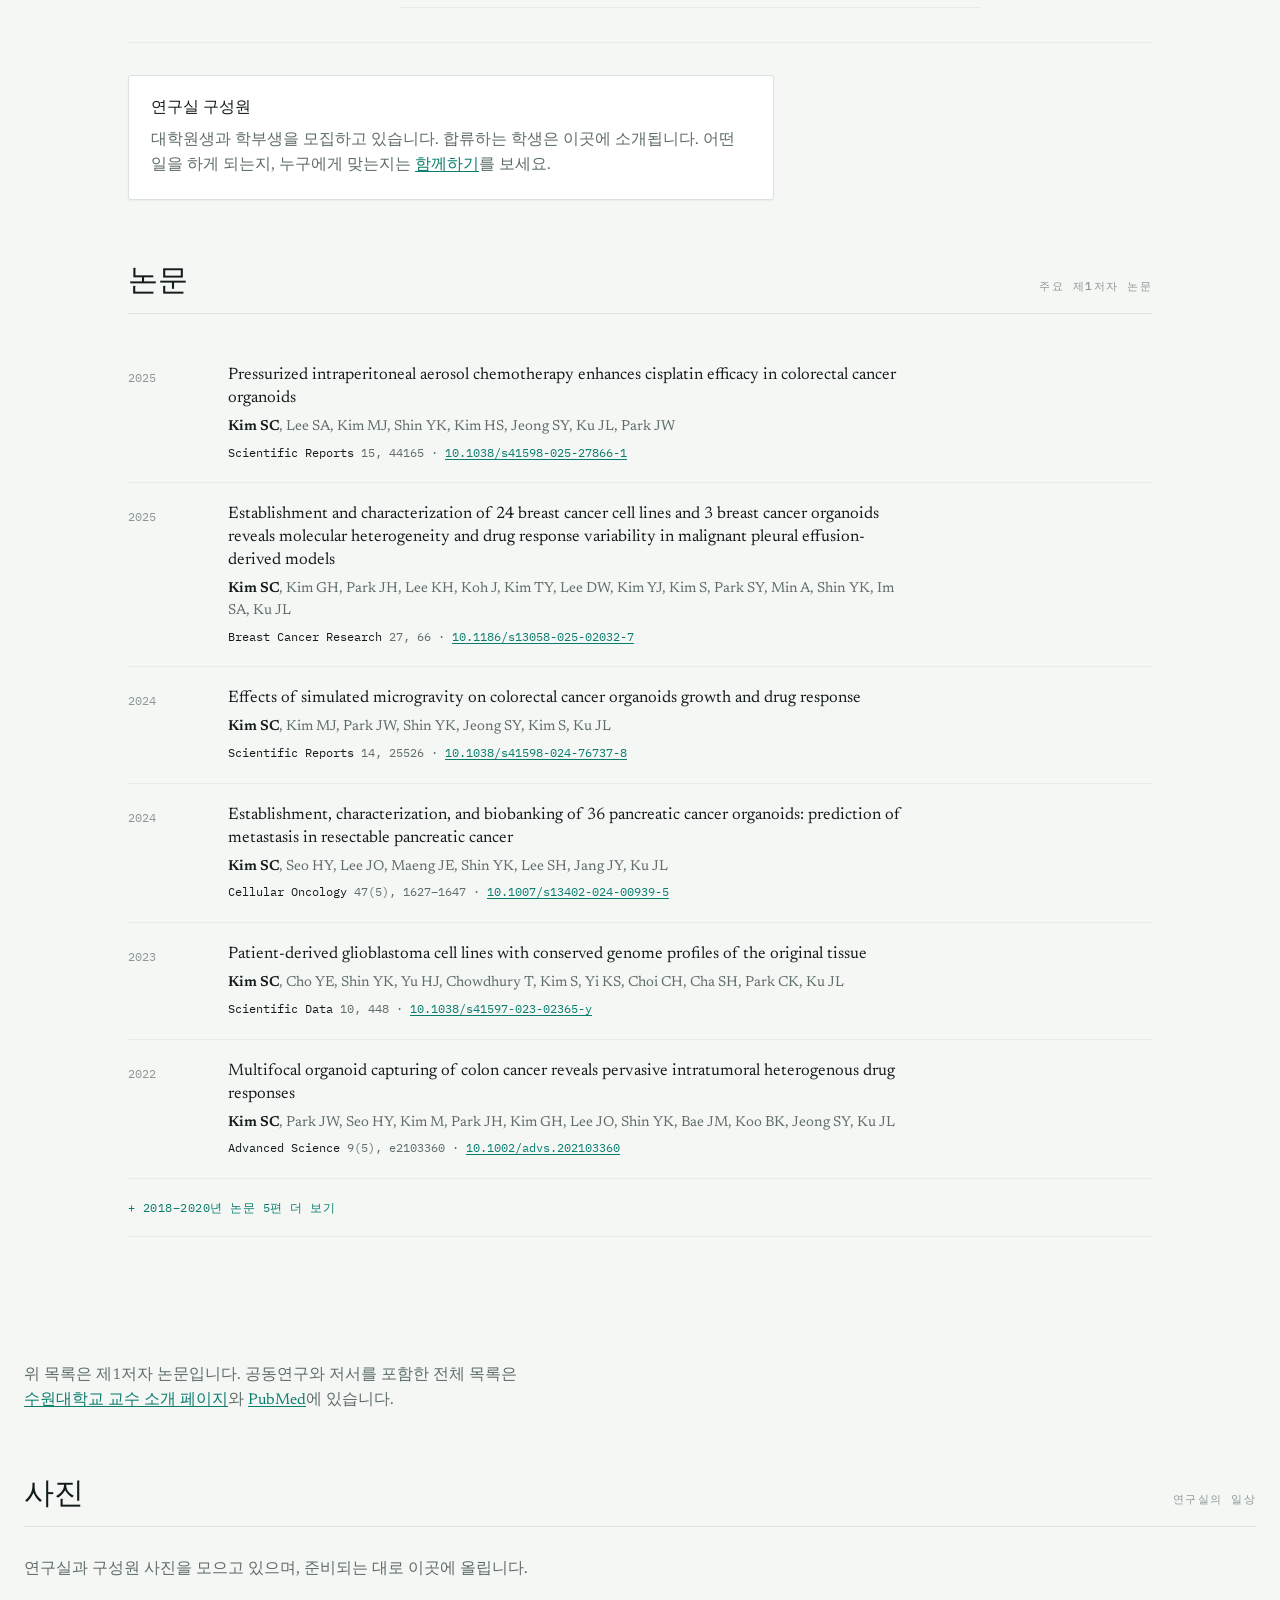
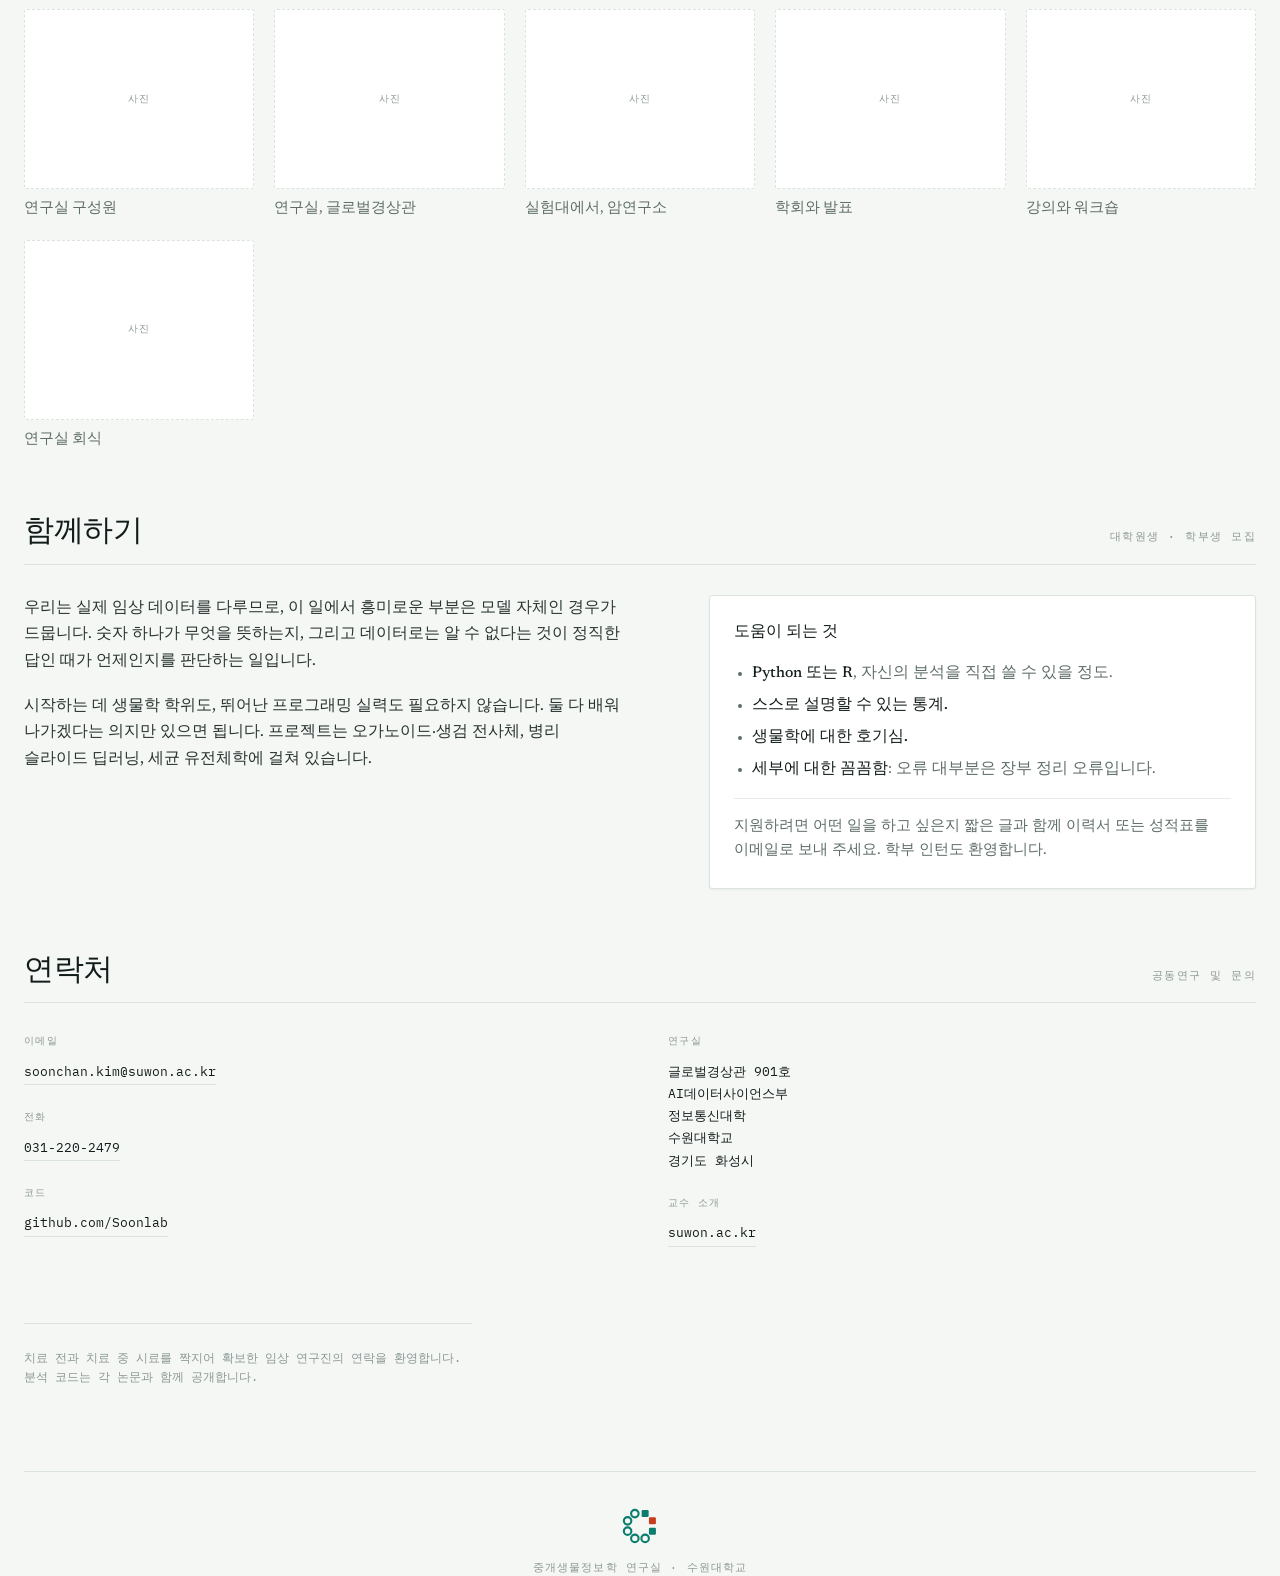
==== commit 5b7ae26b: "Home: new first slide and Theme 06 (lineage programs behind pan-cancer drug-sensitivity prediction)," ====
--- a/public/index.html
+++ b/public/index.html
@@ -11,7 +11,7 @@
 <meta property="og:site_name" content="Translational Bioinformatics Lab">
 <meta property="og:title" content="Translational Bioinformatics Lab">
 <meta property="og:description" content="What in a tumor actually carries information about how a patient will respond? Patient-derived models, multi-omics and machine learning at The University of Suwon.">
-<meta property="og:image" content="https://soonlab.life/img/ga_models.png">
+<meta property="og:image" content="https://soonlab.life/img/ga_lineage.png">
 <meta name="twitter:card" content="summary_large_image">
 <link rel="icon" href="favicon.svg" type="image/svg+xml">
 <link rel="apple-touch-icon" href="apple-touch-icon.png">
@@ -498,52 +498,62 @@
   <div class="showcase" id="showcase" role="region" aria-roledescription="carousel" aria-label="Research themes">
     <div class="show-frame">
       <ul class="show-track" id="show-track">
-        <li class="slide" id="slide-1" aria-roledescription="slide" aria-label="1 of 5: Patient-derived models of human cancer">
-          <button type="button" class="slide-img" data-full="img/ga_models.png" data-cap-ko="대장암의 다초점 오가노이드 확보: 한 종양의 각 영역을 별도의 오가노이드와 세포주로 만들면, 드라이버 변이는 공유된 줄기에 자리하고 개별 변이와 약물 반응은 갈라진다. 계통수와 반응 격자는 모식도. Kim et al., Advanced Science 2022 참조." data-cap="Multifocal organoid capturing of colon cancer: each region of one tumor becomes its own organoid and cell line; driver mutations sit in a shared trunk while private mutations and drug response diverge. The tree and the response grid are schematic. After Kim et al., Advanced Science 2022.">
-            <img src="img/ga_models.png" alt="Graphical abstract in three panels: one colon tumor sampled at several regions, each grown as a separate organoid and cell line; a mutation tree with a shared trunk and private branches beside a schematic grid of diverging drug responses; and four take-aways, biobank, trunk, branches and faithful" width="1200" height="640" fetchpriority="high">
+        <li class="slide" id="slide-6" aria-roledescription="slide" aria-label="1 of 6: Lineage programs behind pan-cancer drug-sensitivity prediction">
+          <button type="button" class="slide-img" data-full="img/ga_lineage.png" data-cap-ko="유방암·대장암·폐선암을 아우르는 범암 약물감수성 예측: 모델이 배우는 전사체 특징은 정본 드라이버 유전자가 아니라 계통·분화 프로그램이며, 모델은 학습하지 않은 암종으로 옮겨 가고, 기여도는 전사체에 있으며, stemness 지수가 높을수록 측정된 세포주 데이터에서 대부분의 약물에 더 민감하다. 라벨은 발현에서 추정한 값이며, 임상 검증이 아닌 연관이다." data-cap="Pan-cancer drug-sensitivity prediction across breast, colorectal and lung adenocarcinoma: the transcript features the model learns are lineage and differentiation programs rather than canonical driver genes; models transfer to a cancer type never seen in training; attribution sits in the transcriptome; and a higher stemness index goes with greater sensitivity to most drugs in measured cell-line data. Labels are expression-imputed; associations, not clinical validation.">
+            <img src="img/ga_lineage.png" alt="Graphical abstract: three cancer cohorts and three molecular blocks feed a cross-attention model trained on expression-imputed drug sensitivity; four findings follow, lineage and differentiation features, transfer to unseen cancer types, signal in the transcriptome, and a stemness index that tracks sensitivity; a closing statement notes the expression-imputed framework and its limits" width="2400" height="1573" fetchpriority="high">
           </button>
           <div class="slide-cap">
-            <span class="slide-n">01 / 05</span>
+            <span class="slide-n">01 / 06</span>
+            <a data-i18n="slide6.t" class="slide-t" href="#theme-6">Lineage programs behind pan-cancer drug-sensitivity prediction</a>
+            <span data-i18n="slide6.l" class="slide-l">Models trained on three carcinomas read a shared differentiation axis, transfer to unseen cancer types, and track a stemness–sensitivity relationship</span>
+          </div>
+        </li>
+        <li class="slide" id="slide-1" aria-roledescription="slide" aria-label="2 of 6: Patient-derived models of human cancer">
+          <button type="button" class="slide-img" data-full="img/ga_models.png" data-cap-ko="대장암의 다초점 오가노이드 확보: 한 종양의 각 영역을 별도의 오가노이드와 세포주로 만들면, 드라이버 변이는 공유된 줄기에 자리하고 개별 변이와 약물 반응은 갈라진다. 계통수와 반응 격자는 모식도. Kim et al., Advanced Science 2022 참조." data-cap="Multifocal organoid capturing of colon cancer: each region of one tumor becomes its own organoid and cell line; driver mutations sit in a shared trunk while private mutations and drug response diverge. The tree and the response grid are schematic. After Kim et al., Advanced Science 2022.">
+            <img src="img/ga_models.png" alt="Graphical abstract in three panels: one colon tumor sampled at several regions, each grown as a separate organoid and cell line; a mutation tree with a shared trunk and private branches beside a schematic grid of diverging drug responses; and four take-aways, biobank, trunk, branches and faithful" width="1200" height="640" loading="lazy">
+          </button>
+          <div class="slide-cap">
+            <span class="slide-n">02 / 06</span>
             <a data-i18n="slide1.t" class="slide-t" href="#theme-1">Patient-derived models of human cancer</a>
             <span data-i18n="slide1.l" class="slide-l">Regions of one tumor share a trunk but respond differently to the same drugs · after <a href="https://doi.org/10.1002/advs.202103360">Kim et al., Adv Sci 2022</a></span>
           </div>
         </li>
-        <li class="slide" id="slide-2" aria-roledescription="slide" aria-label="2 of 5: Predicting response to treatment">
+        <li class="slide" id="slide-2" aria-roledescription="slide" aria-label="3 of 6: Predicting response to treatment">
           <button type="button" class="slide-img" data-full="img/ga_response.png" data-cap-ko="직장암에서 반응 신호가 있는 곳: 공개 치료 전 코호트를 모은 기저 발현은 우연 수준에 가까운 반면, 치료 중 Wnt/Notch 변화는 오가노이드·세포주·짝지은 환자 생검에서 같은 방향을 가리킨다." data-cap="Where the response signal lives in rectal cancer: baseline expression pooled across public pre-treatment cohorts sits close to chance, whereas the Wnt/Notch change under treatment points the same way in organoids, cell lines and paired patient biopsies.">
             <img src="img/ga_response.png" alt="Graphical abstract in three panels: paired irradiation of patient-derived rectal organoids; a forest plot in which public pre-treatment cohorts scatter around chance; and the Wnt/Notch change under treatment pointing toward poor responders in all six paired datasets" width="1200" height="640" loading="lazy">
           </button>
           <div class="slide-cap">
-            <span class="slide-n">02 / 05</span>
+            <span class="slide-n">03 / 06</span>
             <a data-i18n="slide2.t" class="slide-t" href="#theme-2">Predicting response to treatment</a>
             <span data-i18n="slide2.l" class="slide-l">Baseline expression sits close to chance; the change under treatment points one way</span>
           </div>
         </li>
-        <li class="slide" id="slide-3" aria-roledescription="slide" aria-label="3 of 5: Reading the tumor from blood and gut">
+        <li class="slide" id="slide-3" aria-roledescription="slide" aria-label="4 of 6: Reading the tumor from blood and gut">
           <button type="button" class="slide-img" data-full="img/ga_bloodgut.png" data-cap-ko="치료 전 대장암 프로파일: 환자 약 3분의 1에서 구강 세균이 장에 도달하며, 이는 병기와 무관하게 혈액 골수계 시그니처 상승 및 혈장 무세포 DNA 변이 부하 감소와 함께 나타난다. 인과 사슬이 아닌 연관." data-cap="Colorectal cancer profiled before treatment: in about one third of patients oral bacteria reach the gut, and this coincides with a higher blood myeloid signature and a lower plasma cell-free DNA variant load, independently of stage. Association, not a causal chain.">
             <img src="img/ga_bloodgut.png" alt="Graphical abstract in three panels: microbiome, blood cells and plasma sampled from the same patient; oral genera that are common in saliva and reach stool in one in three patients; and the accompanying pattern, higher myeloid signatures and a lower plasma cell-free DNA variant load" width="1200" height="640" loading="lazy">
           </button>
           <div class="slide-cap">
-            <span class="slide-n">03 / 05</span>
+            <span class="slide-n">04 / 06</span>
             <a data-i18n="slide3.t" class="slide-t" href="#theme-3">Reading the tumor from blood and gut</a>
             <span data-i18n="slide3.l" class="slide-l">Gut, blood and plasma move together: association, not cause</span>
           </div>
         </li>
-        <li class="slide" id="slide-4" aria-roledescription="slide" aria-label="4 of 5: Multi-modal machine learning, audited">
+        <li class="slide" id="slide-4" aria-roledescription="slide" aria-label="5 of 6: Multi-modal machine learning, audited">
           <button type="button" class="slide-img" data-full="img/ga_dp.jpg" data-cap-ko="PathOmicDRP: 범암 코호트에서 네 가지 모달리티를 교차 어텐션으로 융합" data-cap="PathOmicDRP: cross-attention fusion of four modalities across a pan-cancer cohort">
             <img src="img/ga_dp.jpg" alt="Graphical abstract of the PathOmicDRP framework across breast, colorectal and lung adenocarcinoma cohorts" width="1200" height="734" loading="lazy">
           </button>
           <div class="slide-cap">
-            <span class="slide-n">04 / 05</span>
+            <span class="slide-n">05 / 06</span>
             <a data-i18n="slide4.t" class="slide-t" href="#theme-4">Multi-modal machine learning, audited</a>
             <span data-i18n="slide4.l" class="slide-l">Four data modalities fused to predict drug sensitivity, then audited</span>
           </div>
         </li>
-        <li class="slide" id="slide-5" aria-roledescription="slide" aria-label="5 of 5: Genomes beyond the clinic">
+        <li class="slide" id="slide-5" aria-roledescription="slide" aria-label="6 of 6: Genomes beyond the clinic">
           <button type="button" class="slide-img" data-full="img/ga_up.jpg" data-cap-ko="축산 폐기물 메타게놈에서 수직 유전된 ure–cah 모듈을 가진 두 수렴 계통을 찾다" data-cap="Livestock-waste metagenomes yield two convergent lineages with a vertically inherited ure–cah module">
             <img src="img/ga_up.jpg" alt="Graphical abstract showing 111 metagenome-assembled genomes from four waste streams and the six carrying a complete carbonate-precipitation module" width="1200" height="663" loading="lazy">
           </button>
           <div class="slide-cap">
-            <span class="slide-n">05 / 05</span>
+            <span class="slide-n">06 / 06</span>
             <a data-i18n="slide5.t" class="slide-t" href="#theme-5">Genomes beyond the clinic</a>
             <span data-i18n="slide5.l" class="slide-l">Waste-stream metagenomes mined for bacteria that precipitate carbonate</span>
           </div>
@@ -573,29 +583,34 @@
 
     <div class="themes">
       <article class="theme" id="theme-1">
-        <div data-i18n="theme1.label" class="theme-label"><a class="idx" href="#slide-1" data-slide="0">Theme 01 · see figure ↑</a>Patient-derived models of human cancer</div>
+        <div data-i18n="theme1.label" class="theme-label"><a class="idx" href="#slide-1" data-slide="1">Theme 01 · see figure ↑</a>Patient-derived models of human cancer</div>
         <p data-i18n="theme1.p">Tumors grown outside the patient as organoids and cell lines, characterized against the tissue they came from, tested with drugs and radiation, then biobanked and shared.</p>
         <div class="tags"><span class="tag">organoids</span><span class="tag">cell lines</span><span class="tag">WES / WGS</span><span class="tag">drug panels</span><span class="tag">biobanking</span></div>
       </article>
       <article class="theme" id="theme-2">
-        <div data-i18n="theme2.label" class="theme-label"><a class="idx" href="#slide-2" data-slide="1">Theme 02 · see figure ↑</a>Predicting response to treatment</div>
+        <div data-i18n="theme2.label" class="theme-label"><a class="idx" href="#slide-2" data-slide="2">Theme 02 · see figure ↑</a>Predicting response to treatment</div>
         <p data-i18n="theme2.p">In rectal cancer, paired biopsies, irradiated organoids and public cohorts show where the response signal lives: less in baseline expression than assumed, more in the change under treatment.</p>
         <div class="tags"><span class="tag">paired biopsies</span><span class="tag">RNA-seq</span><span class="tag">ex vivo irradiation</span><span class="tag">cross-cohort replication</span></div>
       </article>
       <article class="theme" id="theme-3">
-        <div data-i18n="theme3.label" class="theme-label"><a class="idx" href="#slide-3" data-slide="2">Theme 03 · see figure ↑</a>Reading the tumor from blood and gut</div>
+        <div data-i18n="theme3.label" class="theme-label"><a class="idx" href="#slide-3" data-slide="3">Theme 03 · see figure ↑</a>Reading the tumor from blood and gut</div>
         <p data-i18n="theme3.p">Gut and oral microbiome, blood transcriptome and plasma cell-free DNA from the same untreated patients, to learn whether a liquid biopsy reports the tumor or the host carrying it.</p>
         <div class="tags"><span class="tag">16S rRNA</span><span class="tag">blood transcriptome</span><span class="tag">methylation</span><span class="tag">cell-free DNA</span></div>
       </article>
       <article class="theme" id="theme-4">
-        <div data-i18n="theme4.label" class="theme-label"><a class="idx" href="#slide-4" data-slide="3">Theme 04 · see figure ↑</a>Multi-modal machine learning, audited</div>
+        <div data-i18n="theme4.label" class="theme-label"><a class="idx" href="#slide-4" data-slide="4">Theme 04 · see figure ↑</a>Multi-modal machine learning, audited</div>
         <p data-i18n="theme4.p">Cross-attention models that fuse mutations, expression, protein and histology to predict drug sensitivity, and the audit that goes with them: do the labels mean what we assume, and where does a linear baseline win?</p>
         <div class="tags"><span class="tag">cross-attention</span><span class="tag">attention MIL</span><span class="tag">pathology foundation models</span><span class="tag">label audit</span></div>
       </article>
       <article class="theme" id="theme-5">
-        <div data-i18n="theme5.label" class="theme-label"><a class="idx" href="#slide-5" data-slide="4">Theme 05 · see figure ↑</a>Genomes beyond the clinic</div>
+        <div data-i18n="theme5.label" class="theme-label"><a class="idx" href="#slide-5" data-slide="5">Theme 05 · see figure ↑</a>Genomes beyond the clinic</div>
         <p data-i18n="theme5.p">The same genomics where the biology is interesting: carbonate-precipitating bacteria in livestock-waste metagenomes, and plant root transcriptomes under a polyphenol.</p>
         <div class="tags"><span class="tag">metagenome-assembled genomes</span><span class="tag">pangenome</span><span class="tag">structure prediction</span><span class="tag">plant RNA-seq</span></div>
+      </article>
+      <article class="theme" id="theme-6">
+        <div data-i18n="theme6.label" class="theme-label"><a class="idx" href="#slide-6" data-slide="0">Theme 06 · see figure ↑</a>Lineage programs behind pan-cancer drug prediction</div>
+        <p data-i18n="theme6.p">What a multi-omics model actually learns when it predicts drug sensitivity across cancers: lineage and differentiation programs rather than driver mutations, a shared axis that carries over to cancer types it never saw, and a stemness index that tracks sensitivity in measured cell-line pharmacology.</p>
+        <div class="tags"><span class="tag">pan-cancer</span><span class="tag">TCGA · GDSC</span><span class="tag">cross-attention</span><span class="tag">leave-one-cancer-out</span><span class="tag">stemness index</span></div>
       </article>
     </div>
   </section>
@@ -892,6 +907,8 @@
  "slide4.l": "네 가지 데이터를 융합해 약물 감수성을 예측하고, 그 결과를 감사한다",
  "slide5.t": "병원 밖의 유전체",
  "slide5.l": "폐기물 메타게놈에서 탄산염을 침전시키는 세균을 찾다",
+ "slide6.t": "범암 약물감수성 예측 뒤의 계통 프로그램",
+ "slide6.l": "세 암종으로 학습한 모델이 공통 분화 축을 읽고, 학습하지 않은 암종으로 옮겨 가며, stemness와 감수성의 관계를 따라간다",
  "news.h2": "뉴스",
  "news.eye": "과제 · 논문 · 구성원 소식",
  "news1.t": "<span class=\"badge\">과제</span>한국연구재단 우수연구-핵심연구(기본연구B) 과제 선정 (2026.09.01 – 2029.08.31)",
@@ -901,16 +918,18 @@
  "goal.p1": "두 환자가 같은 암 치료를 받습니다. 한 종양은 사라지고, 다른 종양은 거의 변하지 않습니다. 우리의 목표는 두 환자를 미리 구분해 주는 측정값을 찾는 것이며, 동시에 주어진 데이터에 그런 측정값이 없을 때는 그 사실을 분명히 말하는 것입니다.",
  "goal.pull": "한 코호트에서는 반응군을 가르고 다음 코호트에서는 실패하는 시그니처는 약한 바이오마커가 아닙니다. 대개 질문을 잘못된 시점에 던졌거나, 잘못된 측정값을 골랐다는 신호입니다.",
  "goal.p3": "우리는 지난 10년간 대장암·췌장암·유방암·뇌종양의 환자유래 오가노이드와 세포주라는 재료를 만들어 왔고, 이제 그 모델이 무엇을 예측할 수 있고 무엇을 예측할 수 없는지 묻습니다. 시그니처가 재현되지 않으면, 그것이 곧 결과가 됩니다.",
- "theme1.label": "<a class=\"idx\" href=\"#slide-1\" data-slide=\"0\">주제 01 · 그림 보기 ↑</a>환자유래 암 모델",
+ "theme1.label": "<a class=\"idx\" href=\"#slide-1\" data-slide=\"1\">주제 01 · 그림 보기 ↑</a>환자유래 암 모델",
  "theme1.p": "환자 밖에서 오가노이드와 세포주로 키운 종양을 원래 조직과 대조해 특성화하고, 약물과 방사선으로 시험한 뒤, 바이오뱅크에 보관하고 공유합니다.",
- "theme2.label": "<a class=\"idx\" href=\"#slide-2\" data-slide=\"1\">주제 02 · 그림 보기 ↑</a>치료 반응 예측",
+ "theme2.label": "<a class=\"idx\" href=\"#slide-2\" data-slide=\"2\">주제 02 · 그림 보기 ↑</a>치료 반응 예측",
  "theme2.p": "직장암에서 짝지은 생검, 방사선을 조사한 오가노이드, 공개 코호트는 반응 신호가 어디에 있는지 보여 줍니다. 흔히 가정하는 치료 전 발현보다는, 치료 중의 변화에 더 많이 있습니다.",
- "theme3.label": "<a class=\"idx\" href=\"#slide-3\" data-slide=\"2\">주제 03 · 그림 보기 ↑</a>혈액과 장에서 종양 읽기",
+ "theme3.label": "<a class=\"idx\" href=\"#slide-3\" data-slide=\"3\">주제 03 · 그림 보기 ↑</a>혈액과 장에서 종양 읽기",
  "theme3.p": "치료받지 않은 같은 환자에서 얻은 장·구강 미생물, 혈액 전사체, 혈장 무세포 DNA로, 액체생검이 종양을 말하는지 아니면 종양을 지닌 숙주를 말하는지 알아봅니다.",
- "theme4.label": "<a class=\"idx\" href=\"#slide-4\" data-slide=\"3\">주제 04 · 그림 보기 ↑</a>다중모달 기계학습, 그리고 검증",
+ "theme4.label": "<a class=\"idx\" href=\"#slide-4\" data-slide=\"4\">주제 04 · 그림 보기 ↑</a>다중모달 기계학습, 그리고 검증",
  "theme4.p": "변이·발현·단백질·조직 영상을 융합해 약물 감수성을 예측하는 교차 어텐션 모델, 그리고 그에 따르는 감사: 라벨은 우리가 가정한 뜻을 갖는가, 선형 기준선이 이기는 지점은 어디인가?",
- "theme5.label": "<a class=\"idx\" href=\"#slide-5\" data-slide=\"4\">주제 05 · 그림 보기 ↑</a>병원 밖의 유전체",
+ "theme5.label": "<a class=\"idx\" href=\"#slide-5\" data-slide=\"5\">주제 05 · 그림 보기 ↑</a>병원 밖의 유전체",
  "theme5.p": "생물학이 흥미로운 곳이면 어디든 같은 유전체학을 적용합니다. 축산 폐기물 메타게놈의 탄산염 침전 세균, 그리고 폴리페놀 처리 아래의 식물 뿌리 전사체.",
+ "theme6.label": "<a class=\"idx\" href=\"#slide-6\" data-slide=\"0\">주제 06 · 그림 보기 ↑</a>범암 약물 예측 뒤의 계통 프로그램",
+ "theme6.p": "다중오믹스 모델이 여러 암종에 걸쳐 약물 감수성을 예측할 때 실제로 배우는 것: 드라이버 변이가 아닌 계통·분화 프로그램, 학습하지 않은 암종으로 옮겨 가는 공통 축, 그리고 측정된 세포주 약리 데이터에서 감수성을 따라가는 stemness 지수.",
  "people.h2": "구성원",
  "people.eye": "연구책임자",
  "people.name": "김순찬 <span class=\"mono\" style=\"font-size:.8rem;color:var(--faint);\">Soon-Chan Kim, PhD</span>",
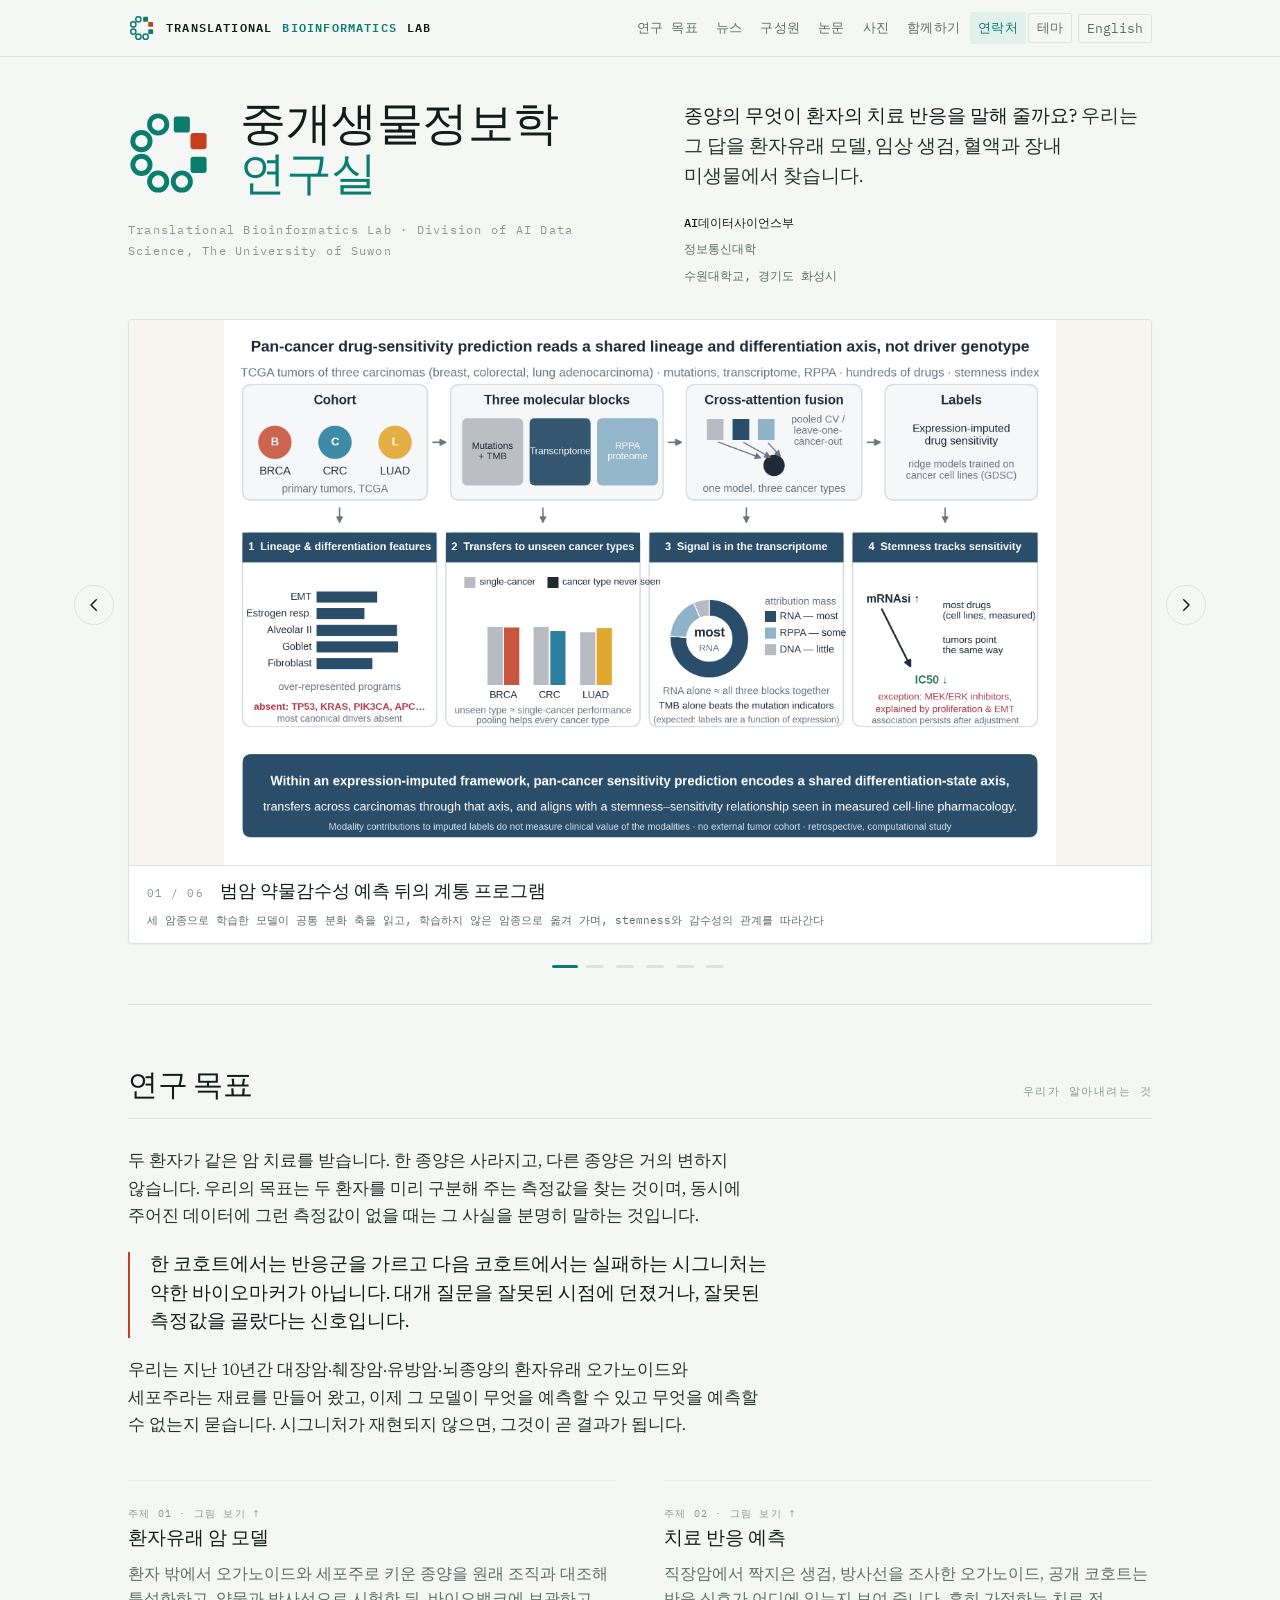
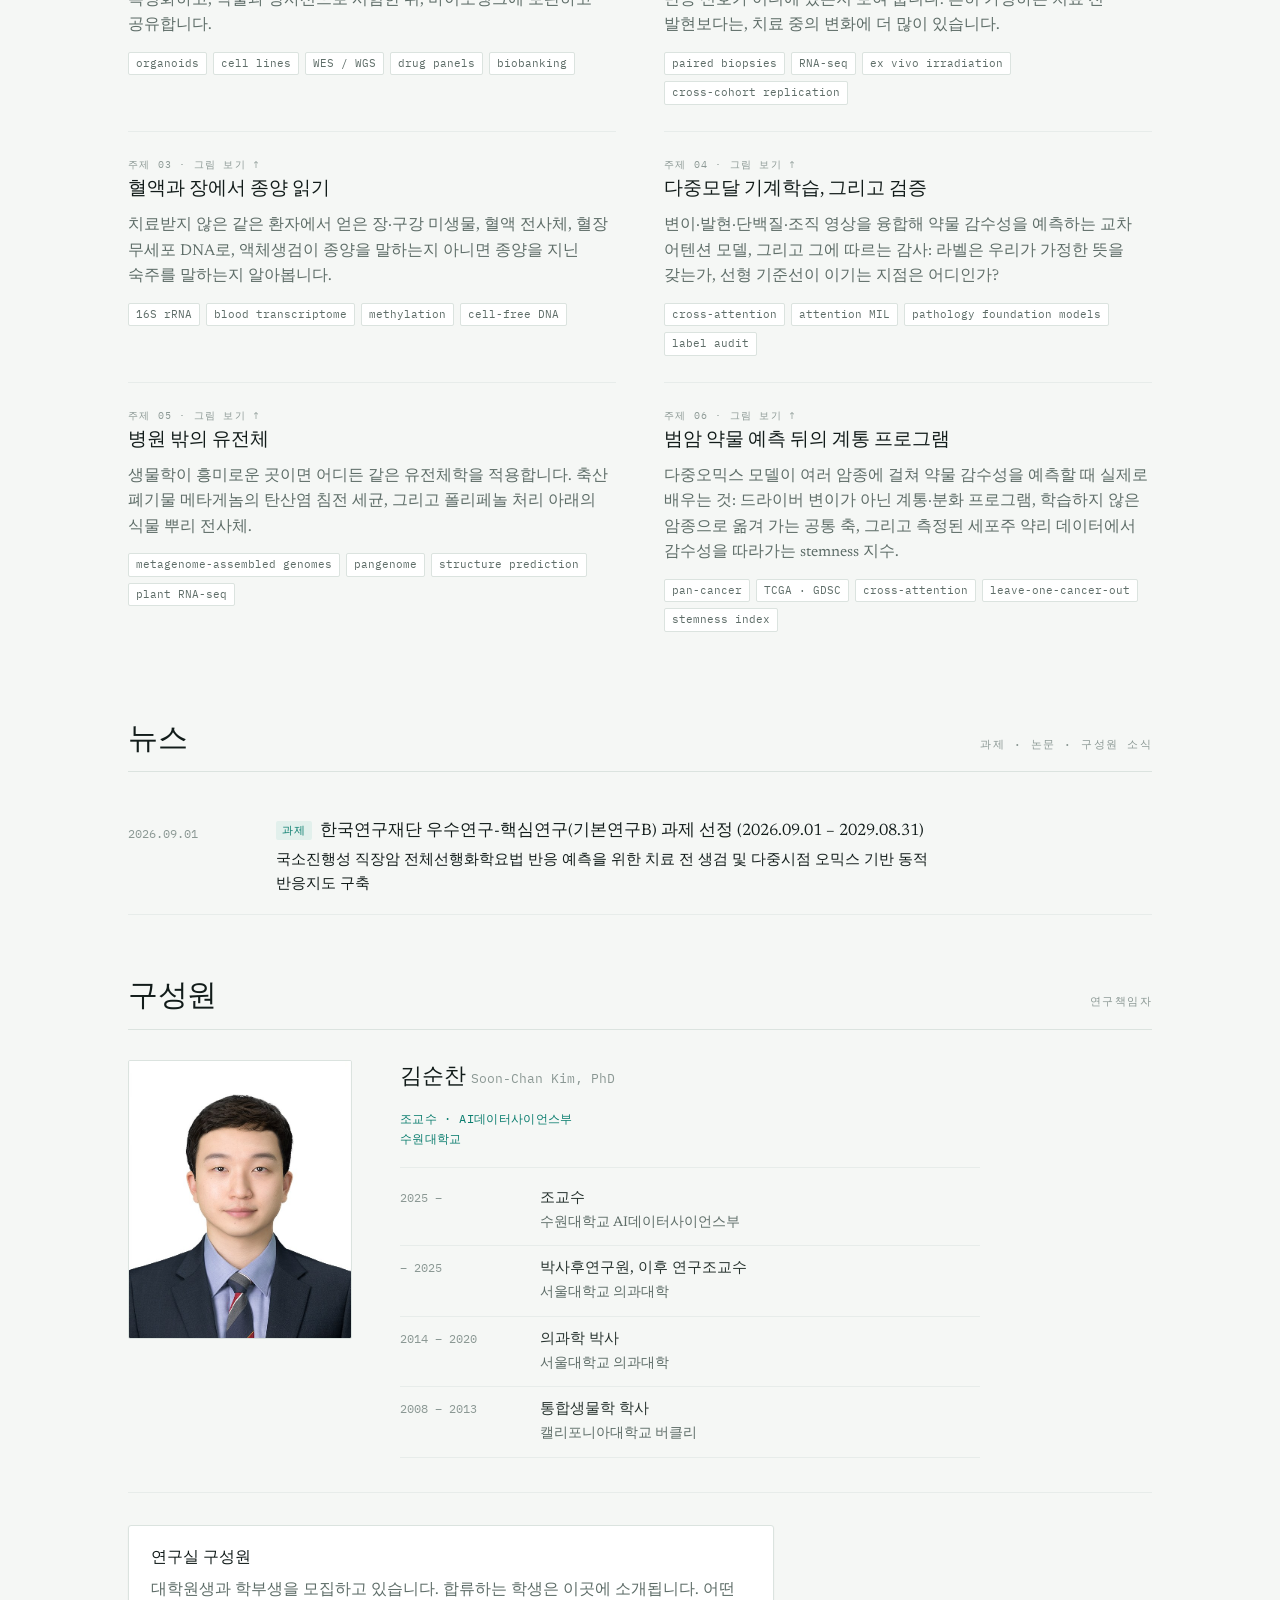
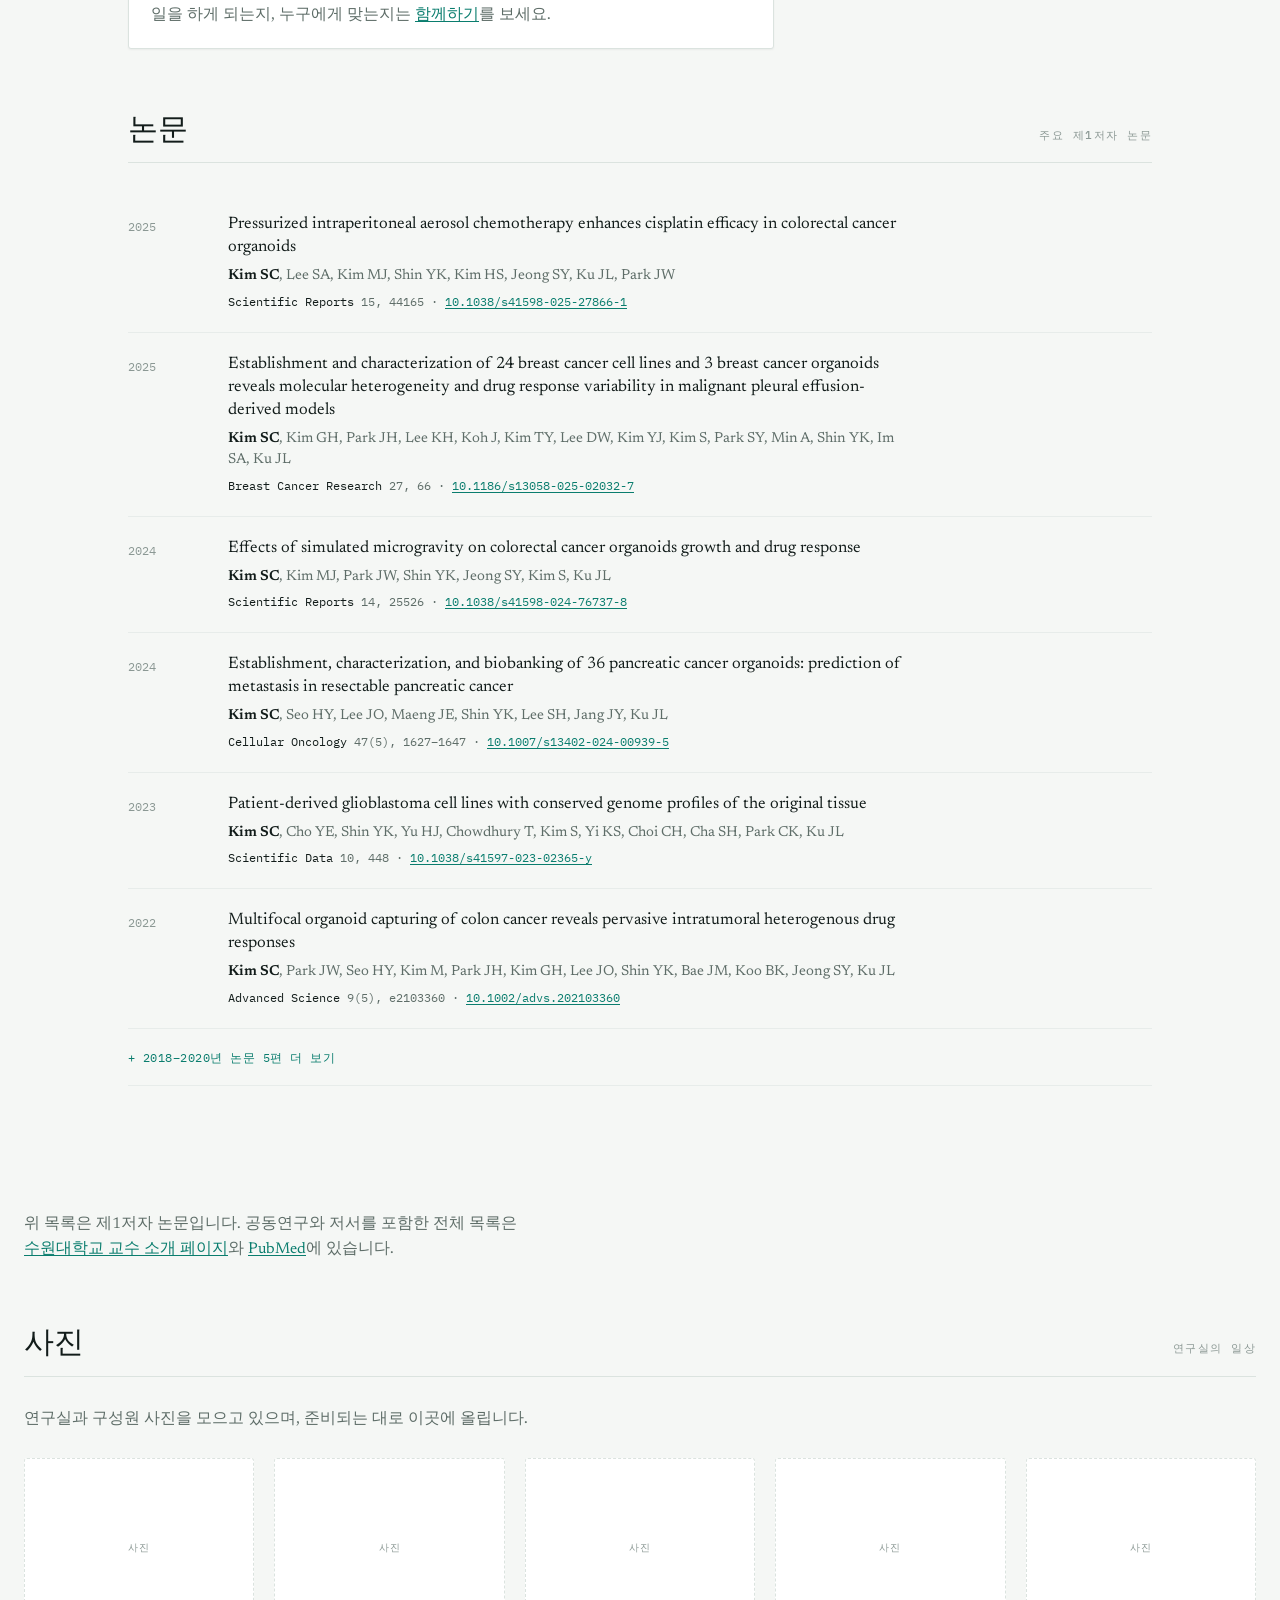
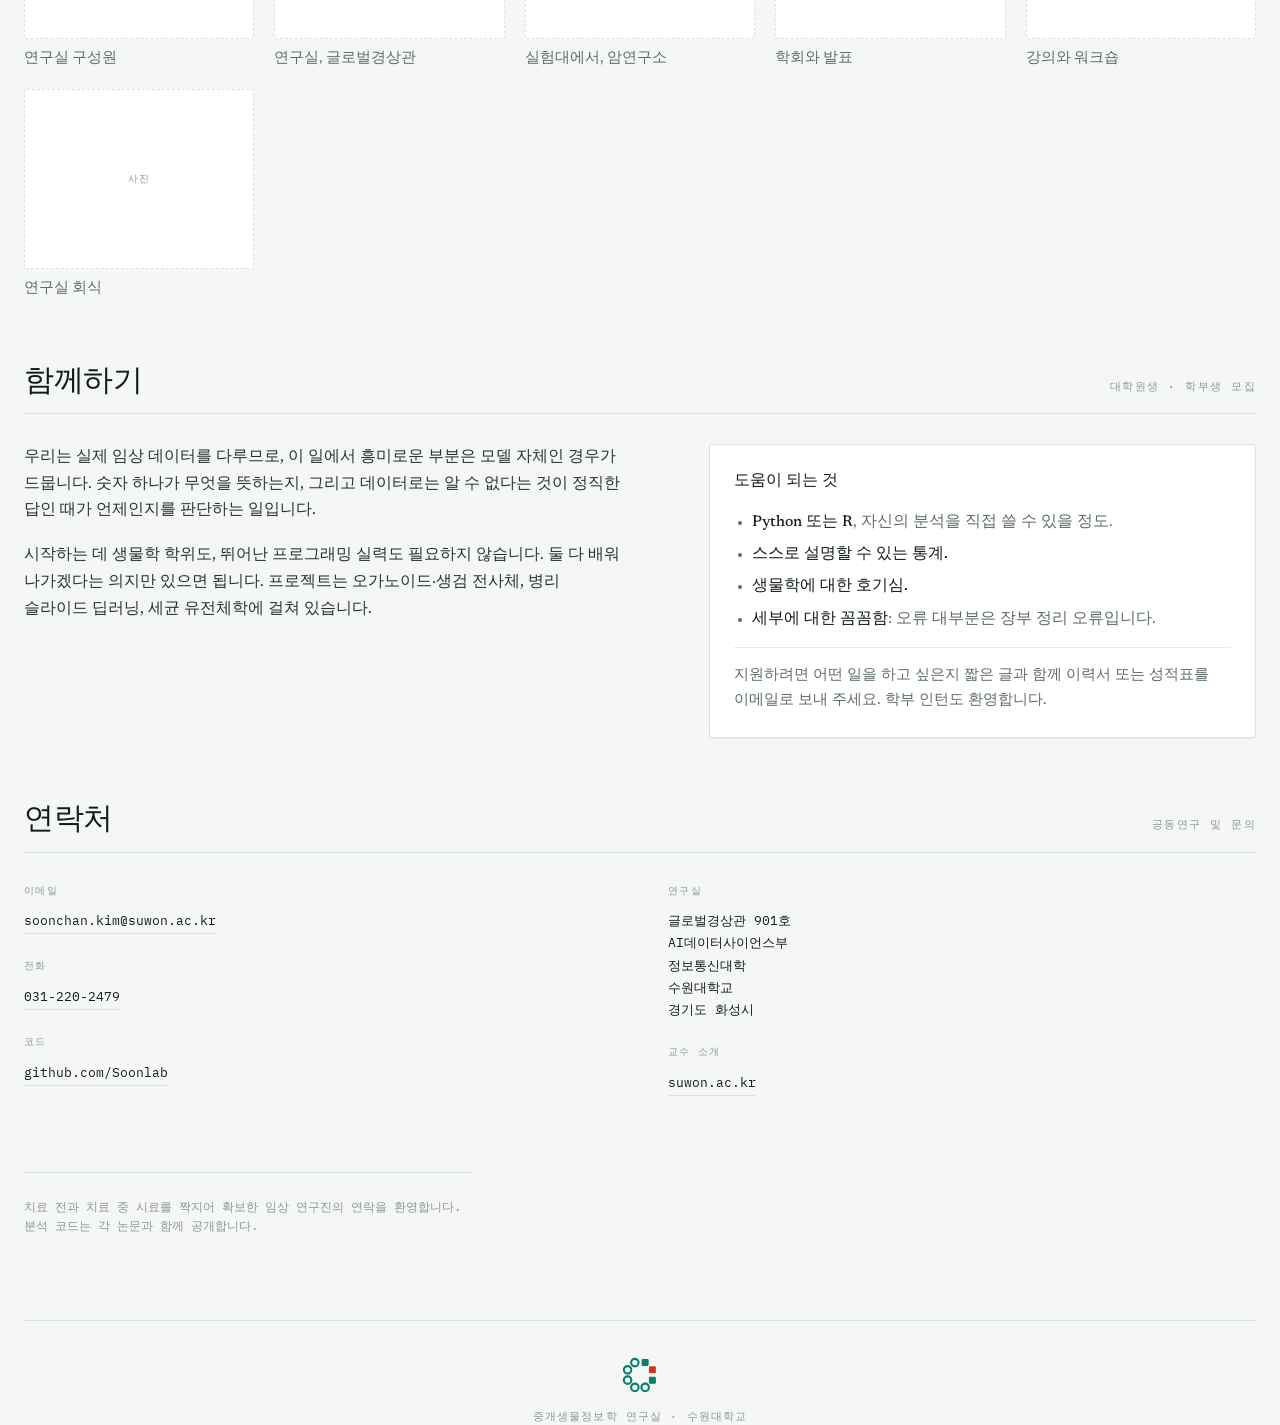
==== commit 89113d2a: "People: remove the PI biography paragraph (English and Korean)" ====
--- a/public/index.html
+++ b/public/index.html
@@ -645,7 +645,6 @@
       <div class="person-body">
         <div data-i18n="people.name" class="pname">Soon-Chan Kim, PhD <span class="mono" style="font-size:.8rem;color:var(--faint);">김순찬</span></div>
         <div data-i18n="people.title" class="ptitle">Assistant Professor · Division of AI Data Science<br>The University of Suwon</div>
-        <p data-i18n="people.bio" class="bio">Soon-Chan Kim works where clinical oncology data meets computational biology. He spent a decade at the Cancer Research Institute and Korean Cell Line Bank, Seoul National University College of Medicine, establishing patient-derived cancer cell lines and organoids, and joined the University of Suwon in 2025. He now applies multi-omics and machine learning to treatment response with clinical groups at Seoul National University Hospital, and serves as Academic Director of the Korean Cell Line Research Foundation.</p>
 
         <div class="cv">
           <div class="cv-row"><span class="yr">2025 –</span><span data-i18n="cv1" class="what">Assistant Professor<small>Division of AI Data Science, The University of Suwon</small></span></div>
@@ -934,7 +933,6 @@
  "people.eye": "연구책임자",
  "people.name": "김순찬 <span class=\"mono\" style=\"font-size:.8rem;color:var(--faint);\">Soon-Chan Kim, PhD</span>",
  "people.title": "조교수 · AI데이터사이언스부<br>수원대학교",
- "people.bio": "김순찬은 임상 종양학 데이터와 전산생물학이 만나는 지점에서 연구합니다. 서울대학교 의과대학 암연구소와 한국세포주은행에서 10년간 환자유래 암 세포주와 오가노이드를 수립했고, 2025년 수원대학교에 부임했습니다. 현재 서울대학교병원 임상 연구진과 함께 다중오믹스와 기계학습을 치료 반응 연구에 적용하고 있으며, 한국세포주연구재단 학술이사를 맡고 있습니다.",
  "cv1": "조교수<small>수원대학교 AI데이터사이언스부</small>",
  "cv2": "박사후연구원, 이후 연구조교수<small>서울대학교 의과대학</small>",
  "cv3": "의과학 박사<small>서울대학교 의과대학</small>",
